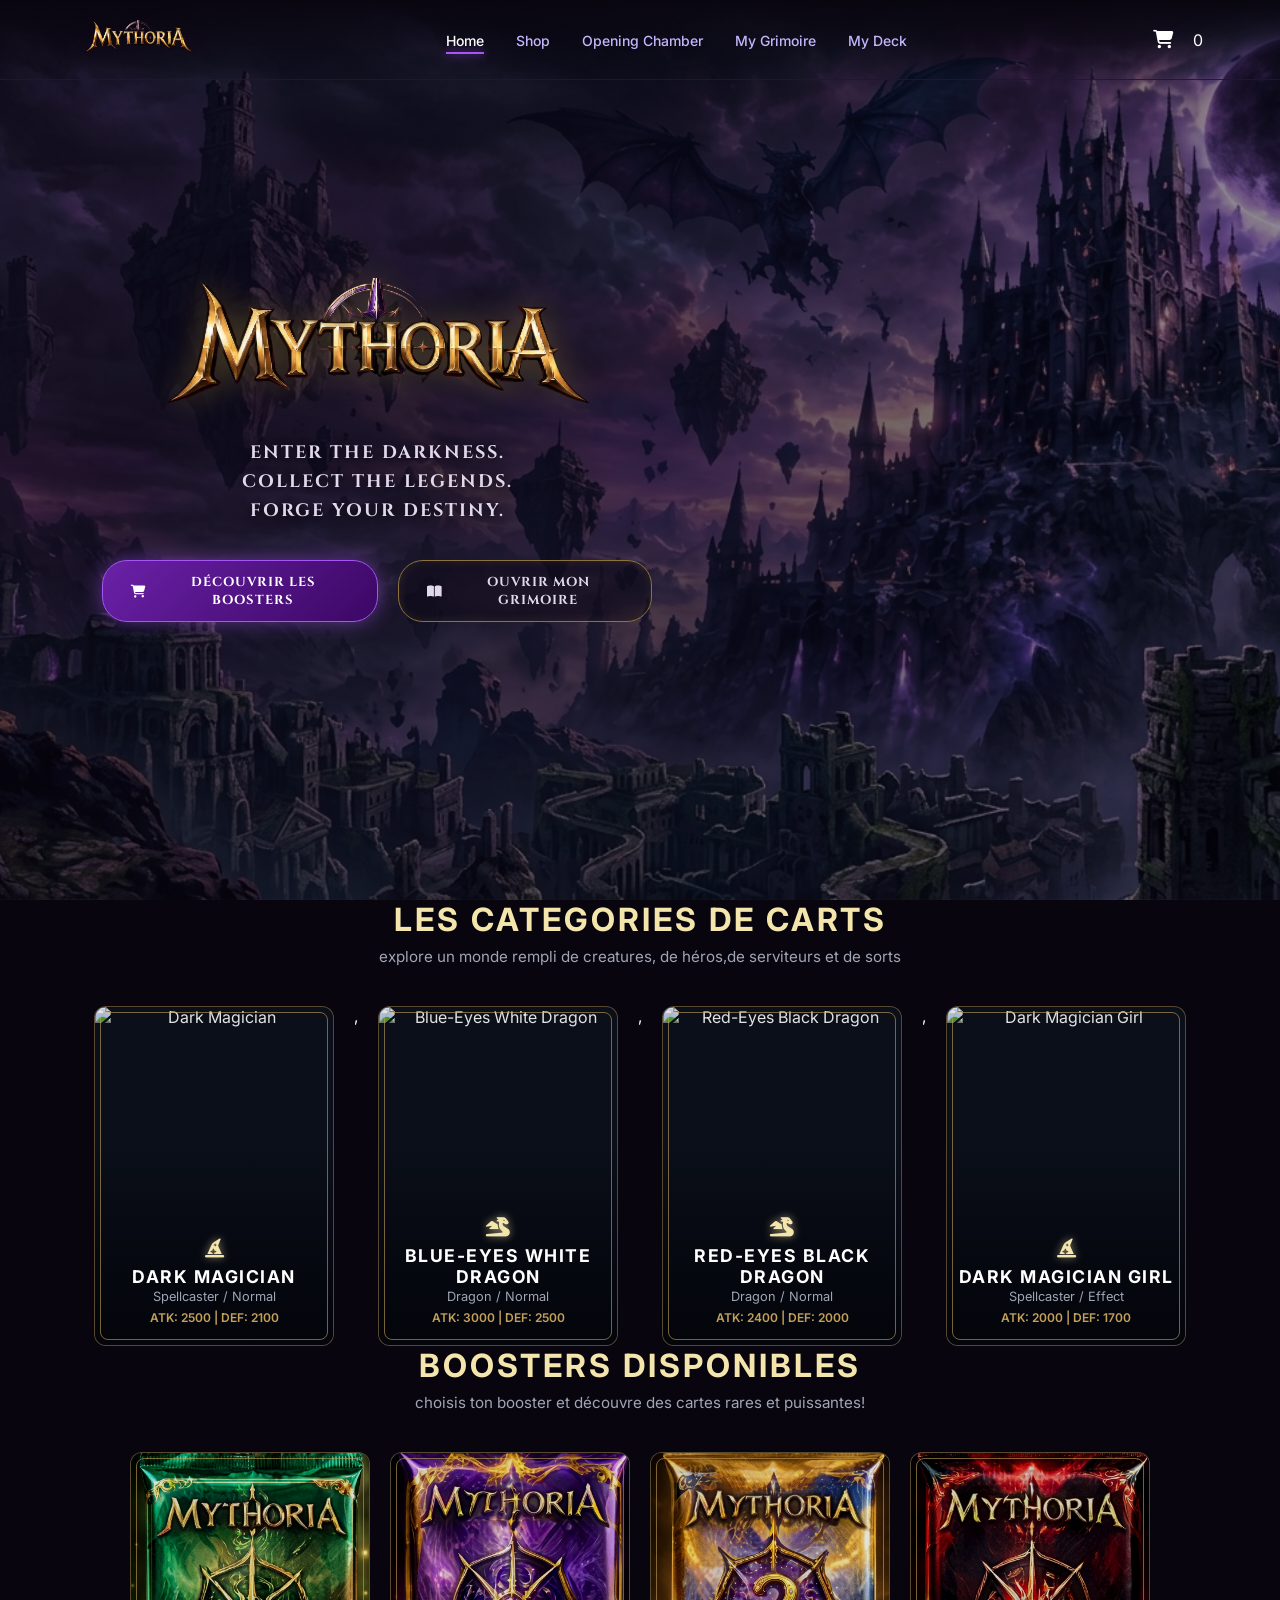
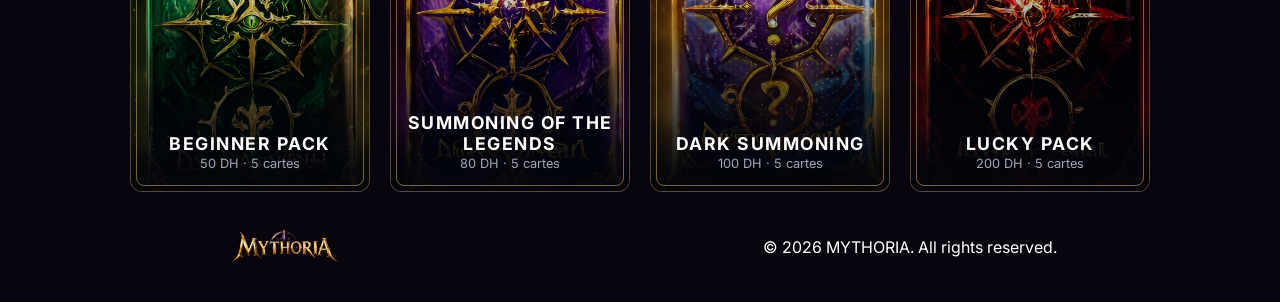
==== index.html @ 79190092 "add footer" ====
<!DOCTYPE html>
<html lang="fr">
<head>
    <meta charset="UTF-8">
    <meta name="viewport" content="width=device-width, initial-scale=1.0">
    <title>MYTHORIA</title>
    <link rel="stylesheet" href="https://cdnjs.cloudflare.com/ajax/libs/font-awesome/6.4.0/css/all.min.css">
    <link href="https://fonts.googleapis.com/css2?family=Cinzel:wght@600;700;800;900&family=Inter:wght@400;600&display=swap" rel="stylesheet">
    <link rel="stylesheet" href="style.css">
     <link href="https://unpkg.com/tailwindcss@1.9.6/dist/tailwind.min.css" rel="stylesheet">

</head>
<body>

    <header class="header">
        <a href="index.html" class="logo">
            <img src="logo-removebg-preview.png" alt="MYTHORIA Logo">
        </a>
        
        <nav class="navbar">
            <ul>
                <li><a href="index.html" class="active">Home</a></li>
                <li><a href="shop.html">Shop</a></li>
                <li><a href="opening.html">Opening Chamber</a></li>
                <li><a href="grimoire.html">My Grimoire</a></li>
                <li><a href="deck.html">My Deck</a></li>
            </ul>
        </nav>

        <div class="header-actions">
            <a href="#" class="icon-btn" aria-label="Panier"><i class="fa-solid fa-cart-shopping"></i></a><span>0</span>
        </div>
    </header>


    <section class="hero">
        <div class="hero-overlay"></div>
        
        <div class="hero-content">
            <img src="logo-removebg-preview.png" alt="MYTHORIA" class="hero-title-img">

            <p class="hero-subtitle">
                ENTER THE DARKNESS.<br>
                COLLECT THE LEGENDS.<br>
                FORGE YOUR DESTINY.
            </p>

            <div class="hero-buttons">
                <a href="shop.html" class="btn btn-purple">
                    <i class="fa-solid fa-cart-shopping"></i>
                    DÉCOUVRIR LES BOOSTERS
                </a>
                <a href="grimoire.html" class="btn btn-outline">
                    <i class="fa-solid fa-book-open"></i>
                    OUVRIR MON GRIMOIRE
                </a>
            </div>
        </div>
    </section>
    <section>
        <div class="container">
        <div class="categorie">
        <h1>les categories de carts</h1>
        <p>explore un monde rempli de creatures, de héros,de serviteurs et de sorts</p>
        </div>
        <div class="cards-grid" id="cards-container"></div>
  </div>
      </section>
    <section>
        <div class="container">
            <div class="categorie">
        <h1>BOOSTERS disponibles</h1>
        <p>choisis ton booster et découvre des cartes rares et puissantes!</p>
        </div>
        <div class="booster" id="booster-container" ></div>
  </div>
      </section>
      <footer>
        <div class="pied-bas">
            <img src="logo-removebg-preview.png" alt="MYTHORIA Logo" class="logo" >

      <p>&copy; 2026 MYTHORIA. All rights reserved.</p>
    </div>


      </footer>

    
<script src="script.js"></script>
</body>
</html>
---- style.css ----
:root {
    --bg-dark: #08050e;
    --purple-glow: #8e24aa;
    --purple-neon: #a855f7;
    --gold-border: #8c733e;
    --gold-glow: #d4af37;
    --font-title: 'Cinzel', serif;
    --font-body: 'Inter', sans-serif;
}

* {
    margin: 0;
    padding: 0;
    box-sizing: border-box;
}

body {
    background-color: var(--bg-dark);
    color: #ffffff;
    font-family: var(--font-body);
    overflow-x: hidden;
}

.header {
    position: absolute;
    top: 0;
    left: 0;
    width: 100%;
    display: flex;
    justify-content: space-between;
    align-items: center;
    padding: 20px 6%;
    z-index: 100;
    background: linear-gradient(to bottom, rgba(8, 5, 14, 0.9), transparent);
    border-bottom: 1px solid rgba(255, 255, 255, 0.08);
}

.header .logo img {
    height: 35px;
    width: auto;
}

.navbar ul {
    display: flex;
    list-style: none;
    gap: 32px;
}

.navbar a {
    text-decoration: none;
    color: #c4b5fd;
    font-size: 14px;
    font-weight: 500;
    position: relative;
    padding-bottom: 5px;
    transition: color 0.3s ease;
}

.navbar a:hover,
.navbar a.active {
    color: #ffffff;
}

.navbar a.active::after {
    content: '';
    position: absolute;
    bottom: 0;
    left: 0;
    width: 100%;
    height: 2px;
    background-color: var(--purple-neon);
    box-shadow: 0 0 10px var(--purple-neon);
}

.header-actions {
    display: flex;
    align-items: center;
    gap: 20px;
}

.header-actions .icon-btn {
    color: #ffffff;
    font-size: 18px;
    transition: color 0.3s;
}

.header-actions .icon-btn:hover {
    color: var(--purple-neon);
}

/* --- Hero Section --- */
.hero {
    position: relative;
    width: 100%;
    min-height: 100vh;
    background: url('Gemini_Generated_Image_a941dza941dza941.jpg') center/cover no-repeat;
    display: flex;
    align-items: center;
    padding: 0 8%;
}

.hero-overlay {
    position: absolute;
    top: 0;
    left: 0;
    width: 100%;
    height: 100%;
    background: radial-gradient(circle at 25% 50%, rgba(10, 5, 20, 0.75) 0%, rgba(5, 2, 10, 0.4) 100%);
    z-index: 1;
}

.hero-content {
    position: relative;
    z-index: 2;
    max-width: 550px;
    display: flex;
    flex-direction: column;
    align-items: center;
    text-align: center;
}

.hero-title-img {
    width: 100%;
    max-width: 480px;
    height: auto;
    margin-bottom: 25px;
    filter: drop-shadow(0 0 15px rgba(212, 175, 55, 0.3));
}

.hero-subtitle {
    font-family: var(--font-title);
    font-size: 18px;
    font-weight: 700;
    letter-spacing: 2px;
    line-height: 1.6;
    color: #e2d8ee;
    text-shadow: 0 2px 10px rgba(0, 0, 0, 0.8);
    margin-bottom: 35px;
}

.hero-buttons {
    display: flex;
    gap: 20px;
    justify-content: center;
}

.btn {
    display: inline-flex;
    align-items: center;
    gap: 10px;
    padding: 12px 28px;
    border-radius: 25px;
    font-family: var(--font-title);
    font-size: 13px;
    font-weight: 700;
    letter-spacing: 1px;
    text-decoration: none;
    transition: all 0.3s ease;
    cursor: pointer;
}

.btn-purple {
    background: linear-gradient(135deg, #6b21a8, #3b0764);
    color: #ffffff;
    border: 1px solid var(--purple-neon);
    box-shadow: 0 0 20px rgba(168, 85, 247, 0.5);
}

.btn-purple:hover {
    box-shadow: 0 0 30px rgba(168, 85, 247, 0.8);
    transform: translateY(-2px);
}

.btn-outline {
    background: rgba(15, 10, 25, 0.6);
    color: #e2d8ee;
    border: 1px solid var(--gold-border);
    box-shadow: inset 0 0 10px rgba(140, 115, 62, 0.2);
}

.btn-outline:hover {
    border-color: var(--gold-glow);
    color: #ffffff;
    box-shadow: 0 0 15px rgba(212, 175, 55, 0.4);
    transform: translateY(-2px);
}

.container {
  max-width: 1200px;
  width: 100%;
  text-align: center;
  margin: 0 auto;
}

.categorie h1 {
  font-size: 2rem;
  letter-spacing: 3px;
  color: #f3e5ab;
  text-transform: uppercase;
  font-weight: 700;
  position: relative;
  display: inline-block;
  margin-bottom: 8px;
}

.categorie p {
  color: #a0a5b5;
  font-size: 0.95rem;
  margin-bottom: 40px;
}

.cards-grid {
  display: flex;
  justify-content: center;
  gap: 20px;
  flex-wrap: wrap;
}


.card-item {
  position: relative;
  width: 240px;
  height: 340px;
  border-radius: 12px;
  overflow: hidden;
  background-color: #0b0f19;
  cursor: pointer;
  transition: transform 0.3s ease, box-shadow 0.3s ease;
  border: 1px solid rgba(197, 160, 89, 0.4);
}


.card-item::before {
  content: '';
  position: absolute;
  inset: 5px;
  border: 1px solid rgba(197, 160, 89, 0.6);
  border-radius: 8px;
  pointer-events: none;
  z-index: 3;
}

.card-item:hover {
  transform: translateY(-8px);
  box-shadow: 0 10px 25px rgba(0, 0, 0, 0.8), 0 0 15px rgba(197, 160, 89, 0.3);
}


.card-image {
  width: 100%;
  height: 100%;
  object-fit: cover;
  position: absolute;
  top: 0;
  left: 0;
  filter: brightness(0.85) contrast(1.1);
  transition: transform 0.4s ease, filter 0.4s ease;
}

.card-item:hover .card-image {
  transform: scale(1.05);
  filter: brightness(1) contrast(1.1);
}

.card-overlay {
  position: absolute;
  bottom: 0;
  left: 0;
  right: 0;
  height: 60%;
  background: linear-gradient(to top, rgba(3, 5, 11, 0.95) 10%, rgba(3, 5, 11, 0.6) 50%, transparent 100%);
  z-index: 2;
  display: flex;
  flex-direction: column;
  justify-content: flex-end;
  align-items: center;
  padding: 15px 10px 20px;
  text-align: center;
}

.card-icon {
  font-size: 1.2rem;
  color: #f3e5ab;
  margin-bottom: 6px;
  text-shadow: 0 0 8px rgba(243, 229, 171, 0.6);
}

.card-title {
  font-size: 1.1rem;
  font-weight: 700;
  letter-spacing: 1.5px;
  color: #ffffff;
  text-transform: uppercase;
  margin-bottom: 2px;
}

.card-subtitle {
  font-size: 0.8rem;
  color: #a0a5b5;
}

.card-stats {
  margin-top: 6px;
  font-size: 0.75rem;
  color: #c5a059;
  font-weight: 600;
}


.booster {
  display: flex;
  justify-content: center;
  gap: 20px;
  flex-wrap: wrap;
}

.pied-bas{
    margin: 15px;
    height: 80px;
    display: flex;
    justify-content: space-around;
    align-items: center;

}
.pied-bas img{
    height: 35px;
    width: auto;
}
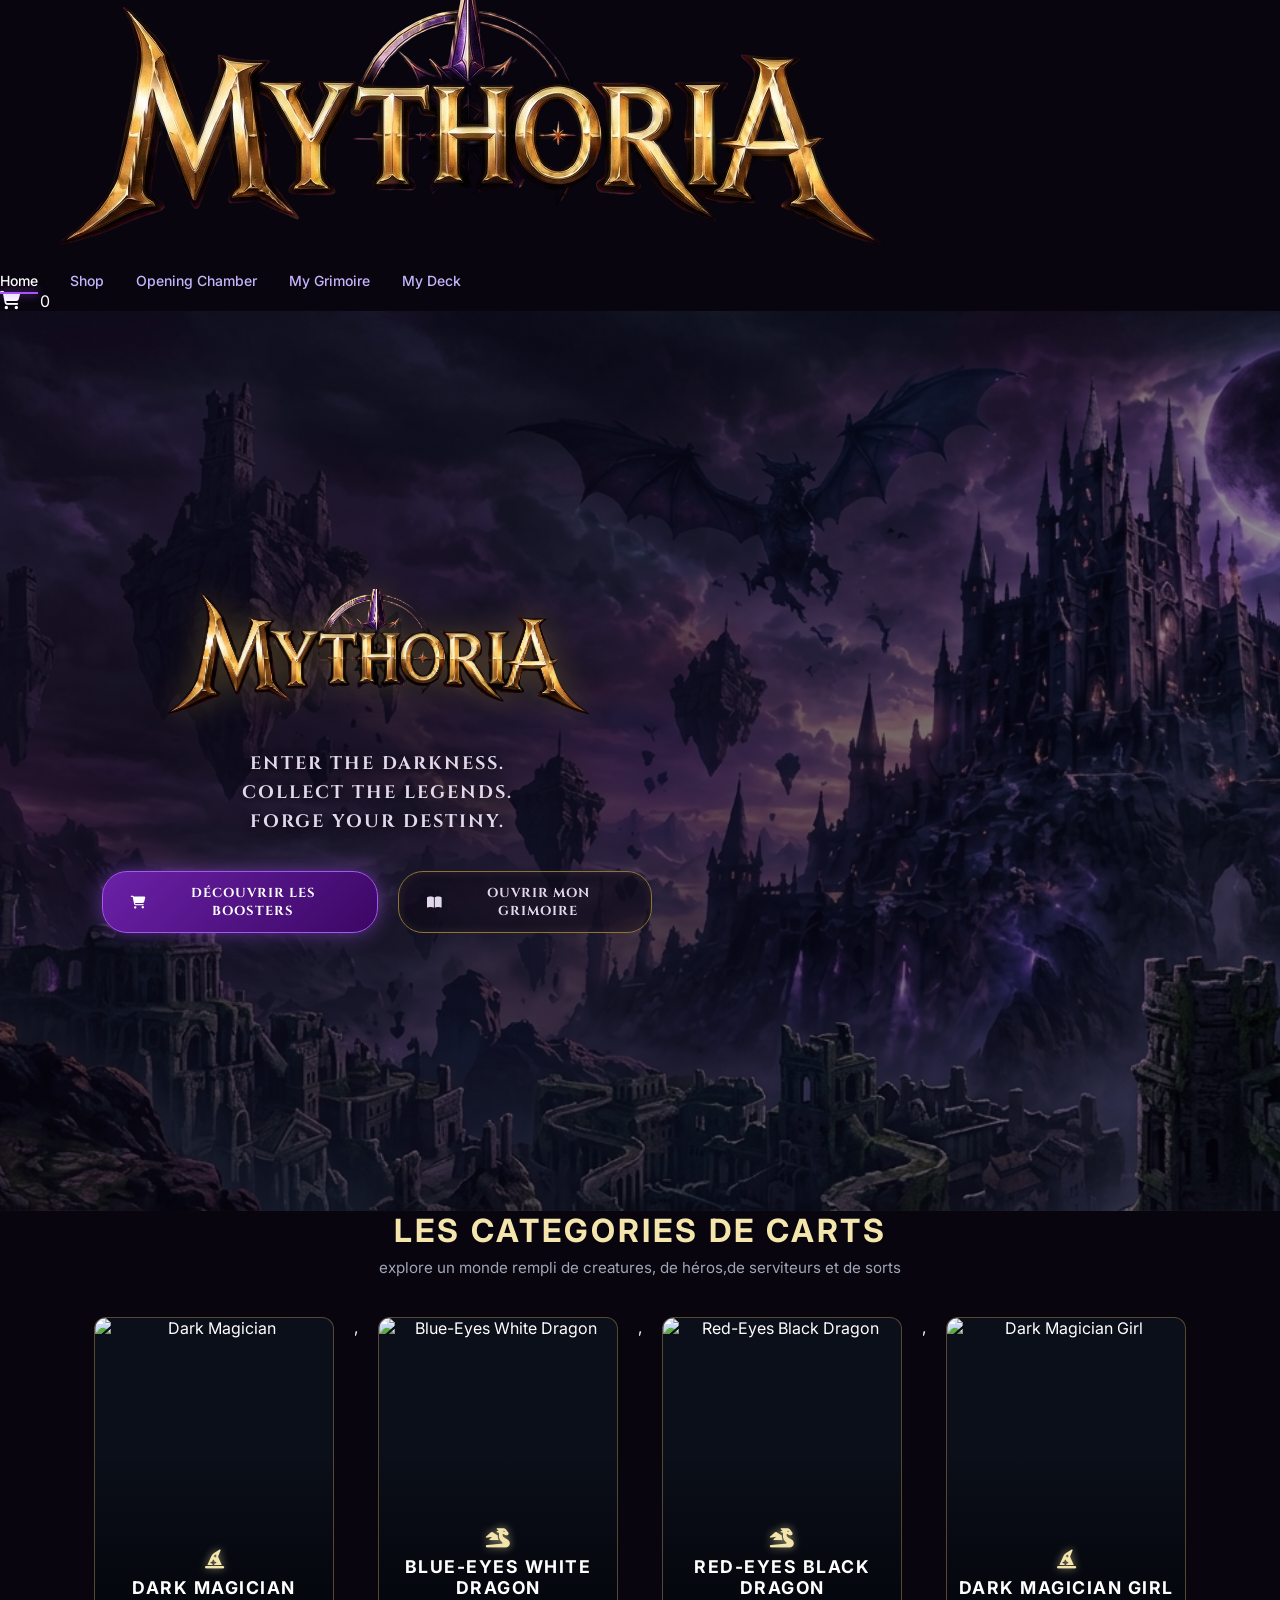
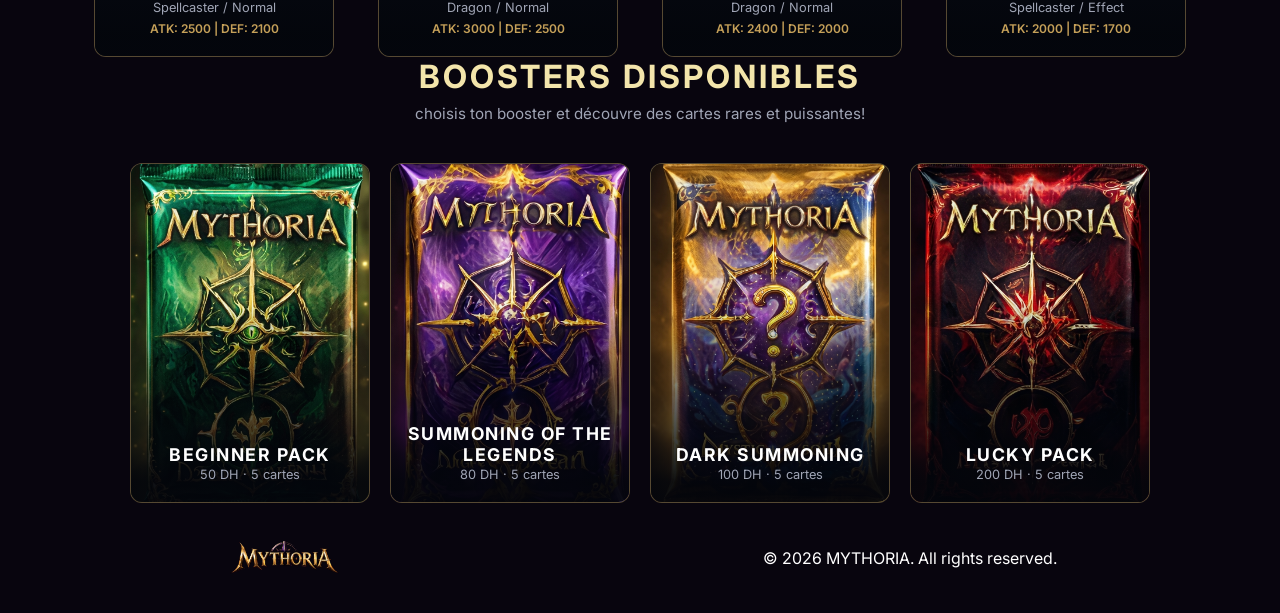
==== commit c443668e: "feat: add boosters to shop page" ====
--- a/index.html
+++ b/index.html
@@ -6,19 +6,18 @@
     <title>MYTHORIA</title>
     <link rel="stylesheet" href="https://cdnjs.cloudflare.com/ajax/libs/font-awesome/6.4.0/css/all.min.css">
     <link href="https://fonts.googleapis.com/css2?family=Cinzel:wght@600;700;800;900&family=Inter:wght@400;600&display=swap" rel="stylesheet">
-    <link rel="stylesheet" href="style.css">
-     <link href="https://unpkg.com/tailwindcss@1.9.6/dist/tailwind.min.css" rel="stylesheet">
+      <script src="https://cdn.tailwindcss.com"></script>
+      <link rel="stylesheet" href="style.css">
 
 </head>
-<body>
-
-    <header class="header">
+<body class="bg-black text-white font-['Inter',sans-serif] overflow-x-hidden">
+<header class="absolute top-0 left-0 w-full flex justify-between items-center px-[6%] py-5 z-[100] bg-gradient-to-b from-[rgba(8,5,14,0.9)] to-transparent border-b border-white/[0.08]">
         <a href="index.html" class="logo">
-            <img src="logo-removebg-preview.png" alt="MYTHORIA Logo">
+            <img src="logo-removebg-preview.png" alt="MYTHORIA Logo" class="h-[35px] w-auto">
         </a>
         
         <nav class="navbar">
-            <ul>
+            <ul class="list-none flex gap-[35px]">
                 <li><a href="index.html" class="active">Home</a></li>
                 <li><a href="shop.html">Shop</a></li>
                 <li><a href="opening.html">Opening Chamber</a></li>
@@ -83,7 +82,7 @@
     </div>
 
 
-      </footer>
+     </footer>
 
     
 <script src="script.js"></script>
--- a/style.css
+++ b/style.css
@@ -234,7 +234,6 @@
   content: '';
   position: absolute;
   inset: 5px;
-  border: 1px solid rgba(197, 160, 89, 0.6);
   border-radius: 8px;
   pointer-events: none;
   z-index: 3;
@@ -253,8 +252,6 @@
   position: absolute;
   top: 0;
   left: 0;
-  filter: brightness(0.85) contrast(1.1);
-  transition: transform 0.4s ease, filter 0.4s ease;
 }
 
 .card-item:hover .card-image {
@@ -314,6 +311,13 @@
   flex-wrap: wrap;
 }
 
+.booster1 {
+  display: flex;
+  justify-content: center;
+  gap: 20px;
+  flex-wrap: wrap;
+}
+
 .pied-bas{
     margin: 15px;
     height: 80px;
@@ -325,4 +329,17 @@
 .pied-bas img{
     height: 35px;
     width: auto;
+}
+
+.shop {
+  position: relative;
+  display: block;
+  justify-content: center;
+  align-items: center;
+  width: 100%;
+  margin-top: 100px;
+}
+
+.shop-categorie {
+  text-align: center;
 }
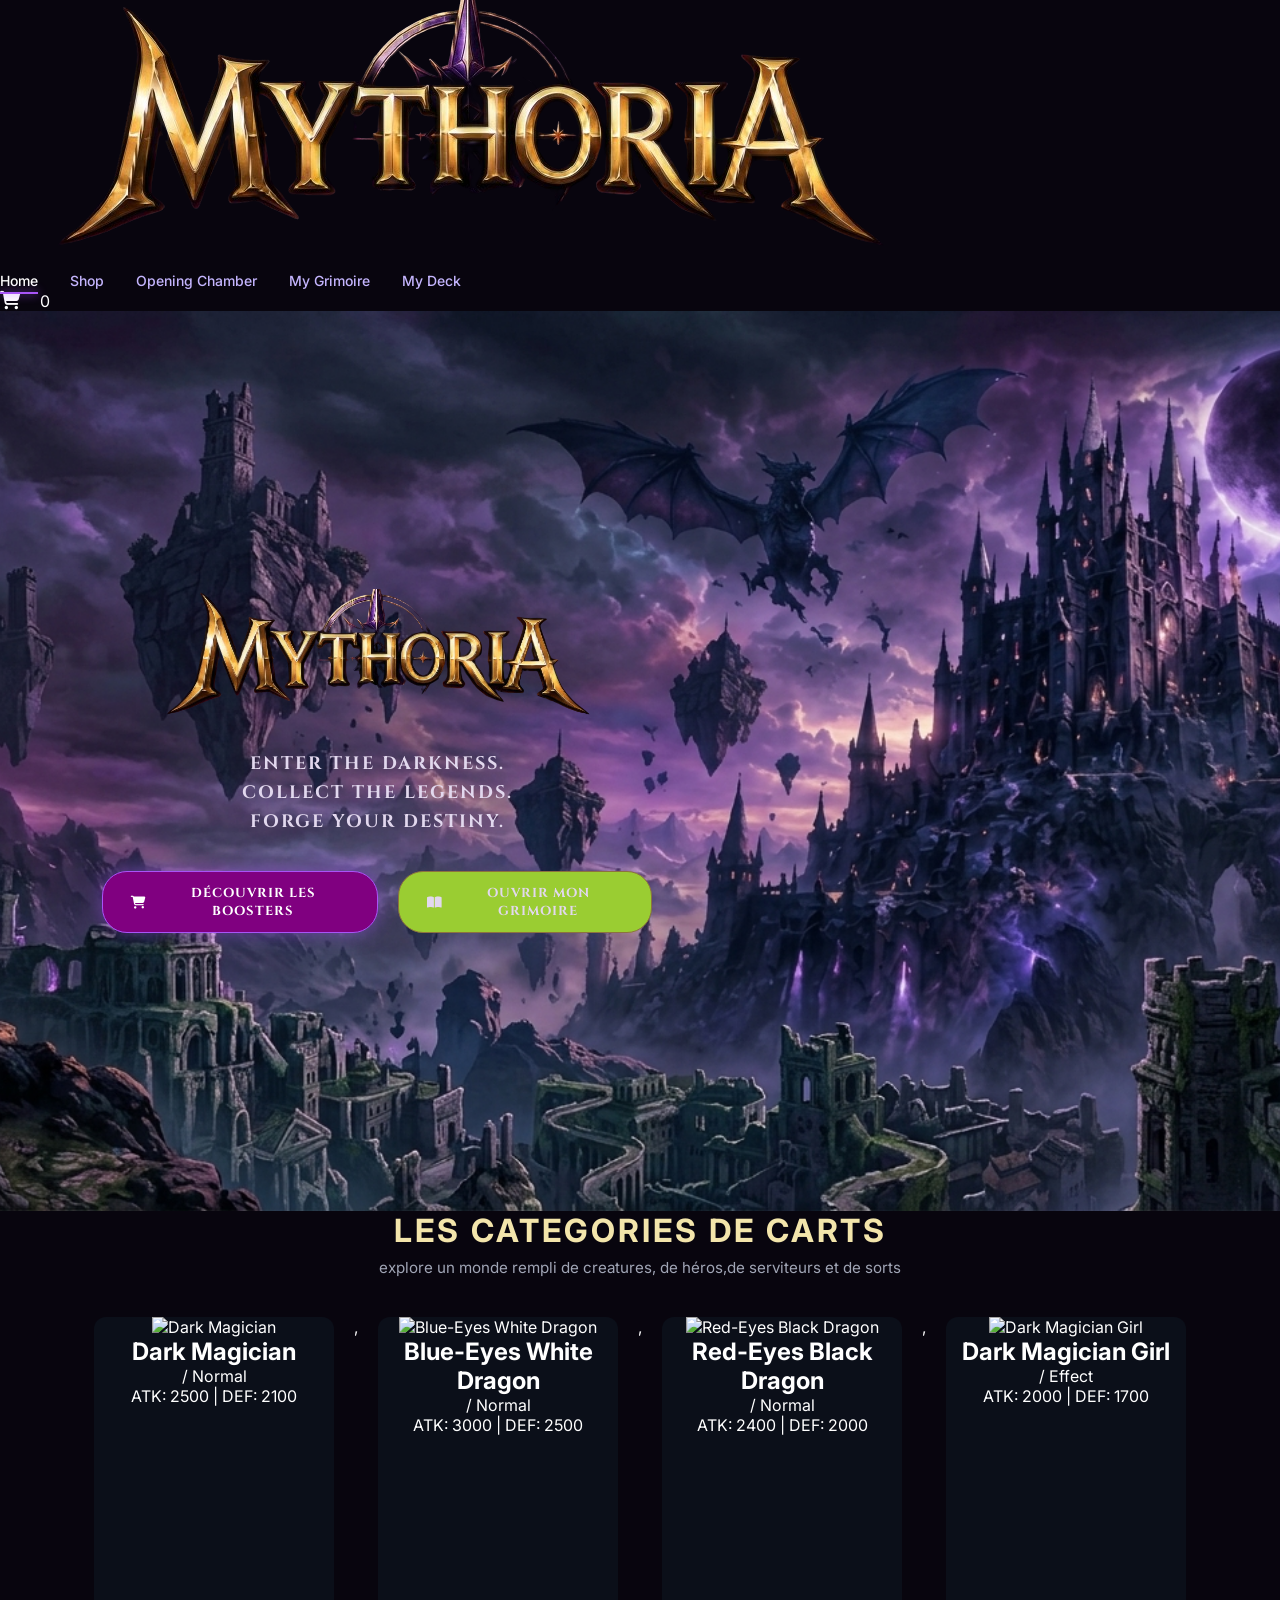
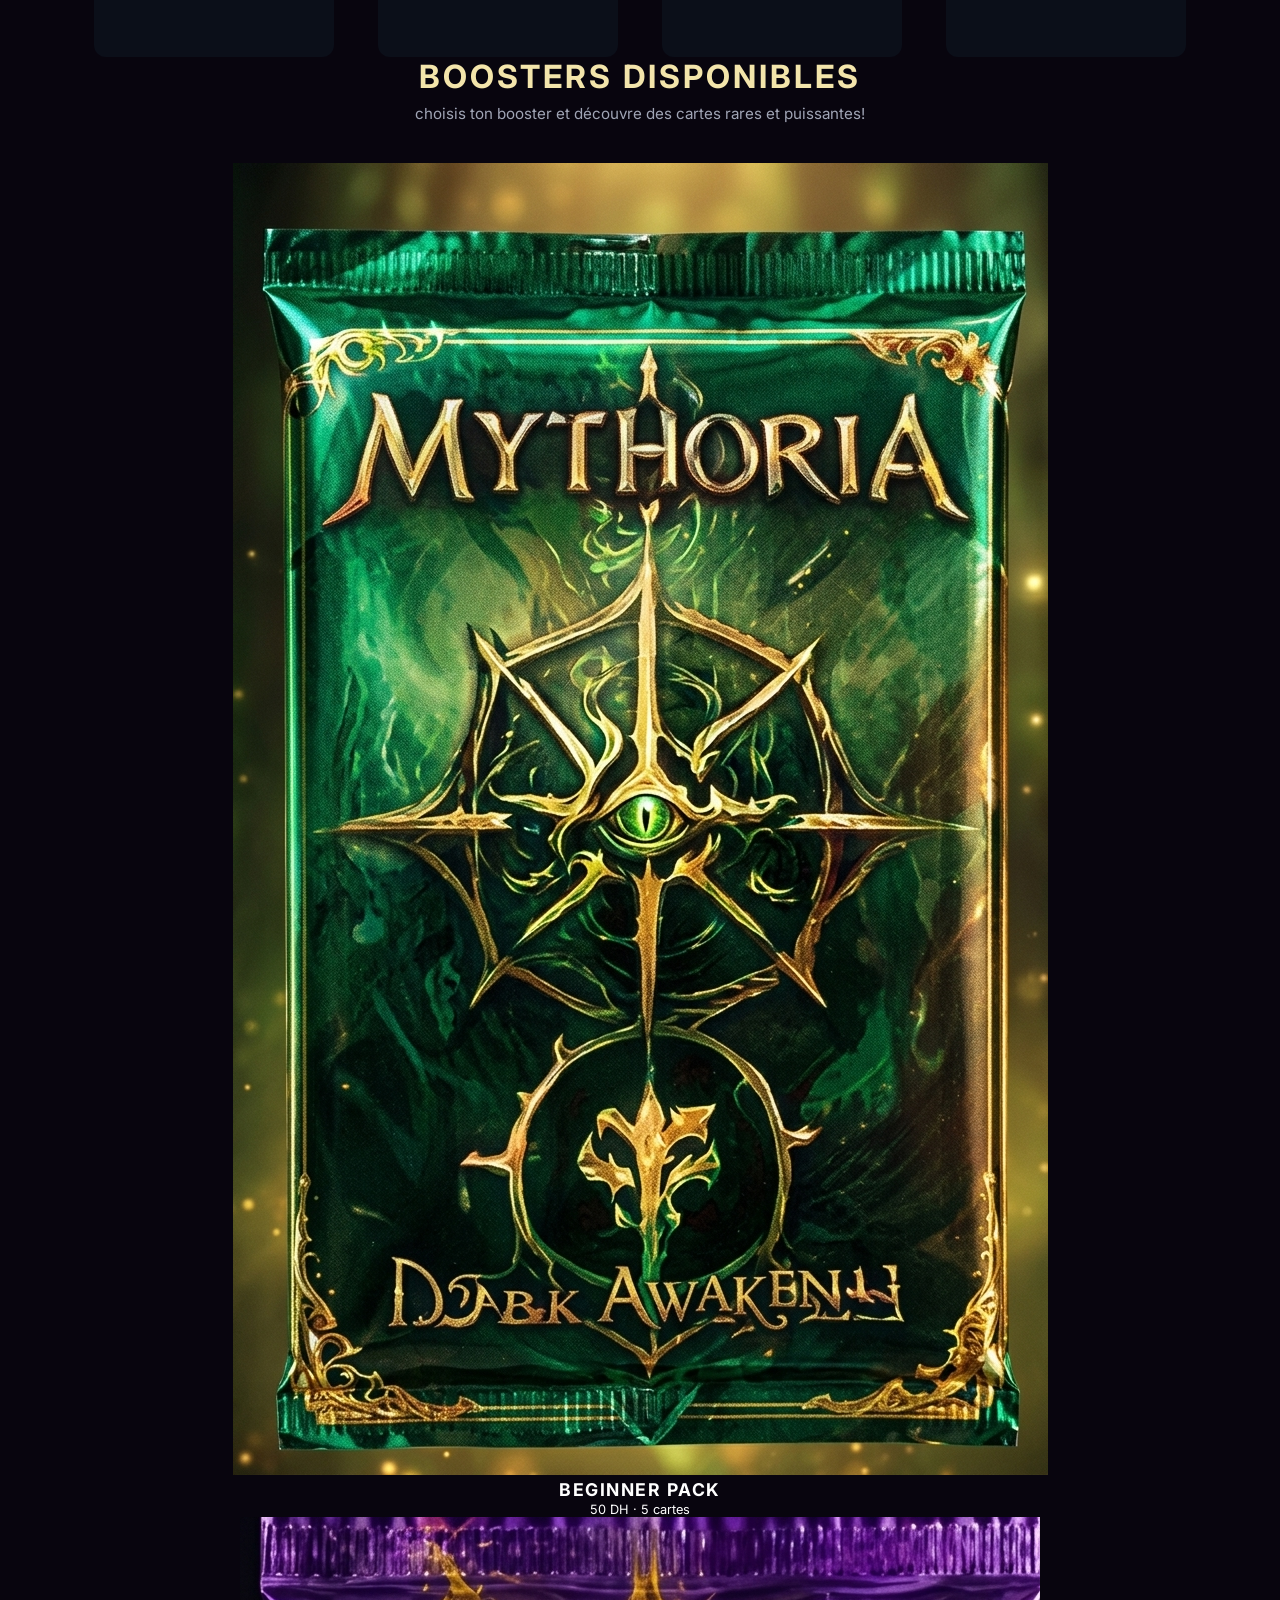
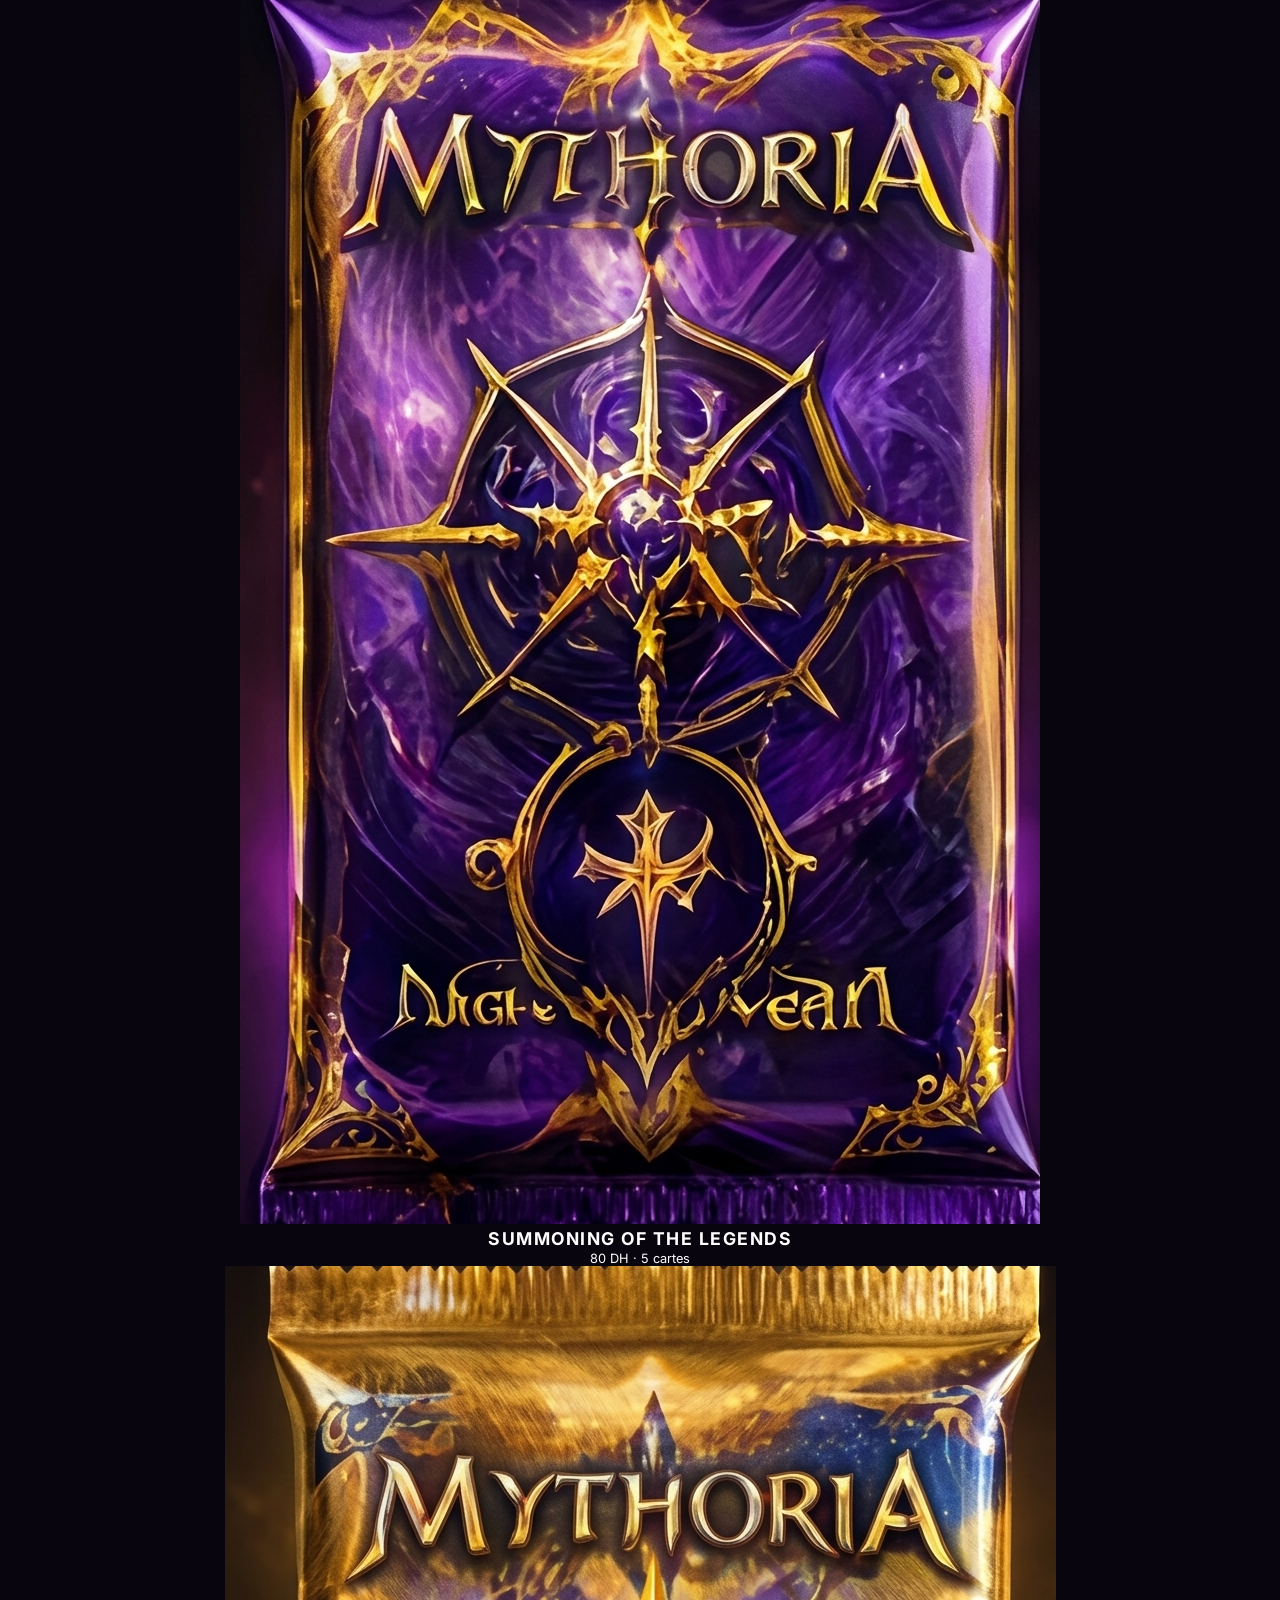
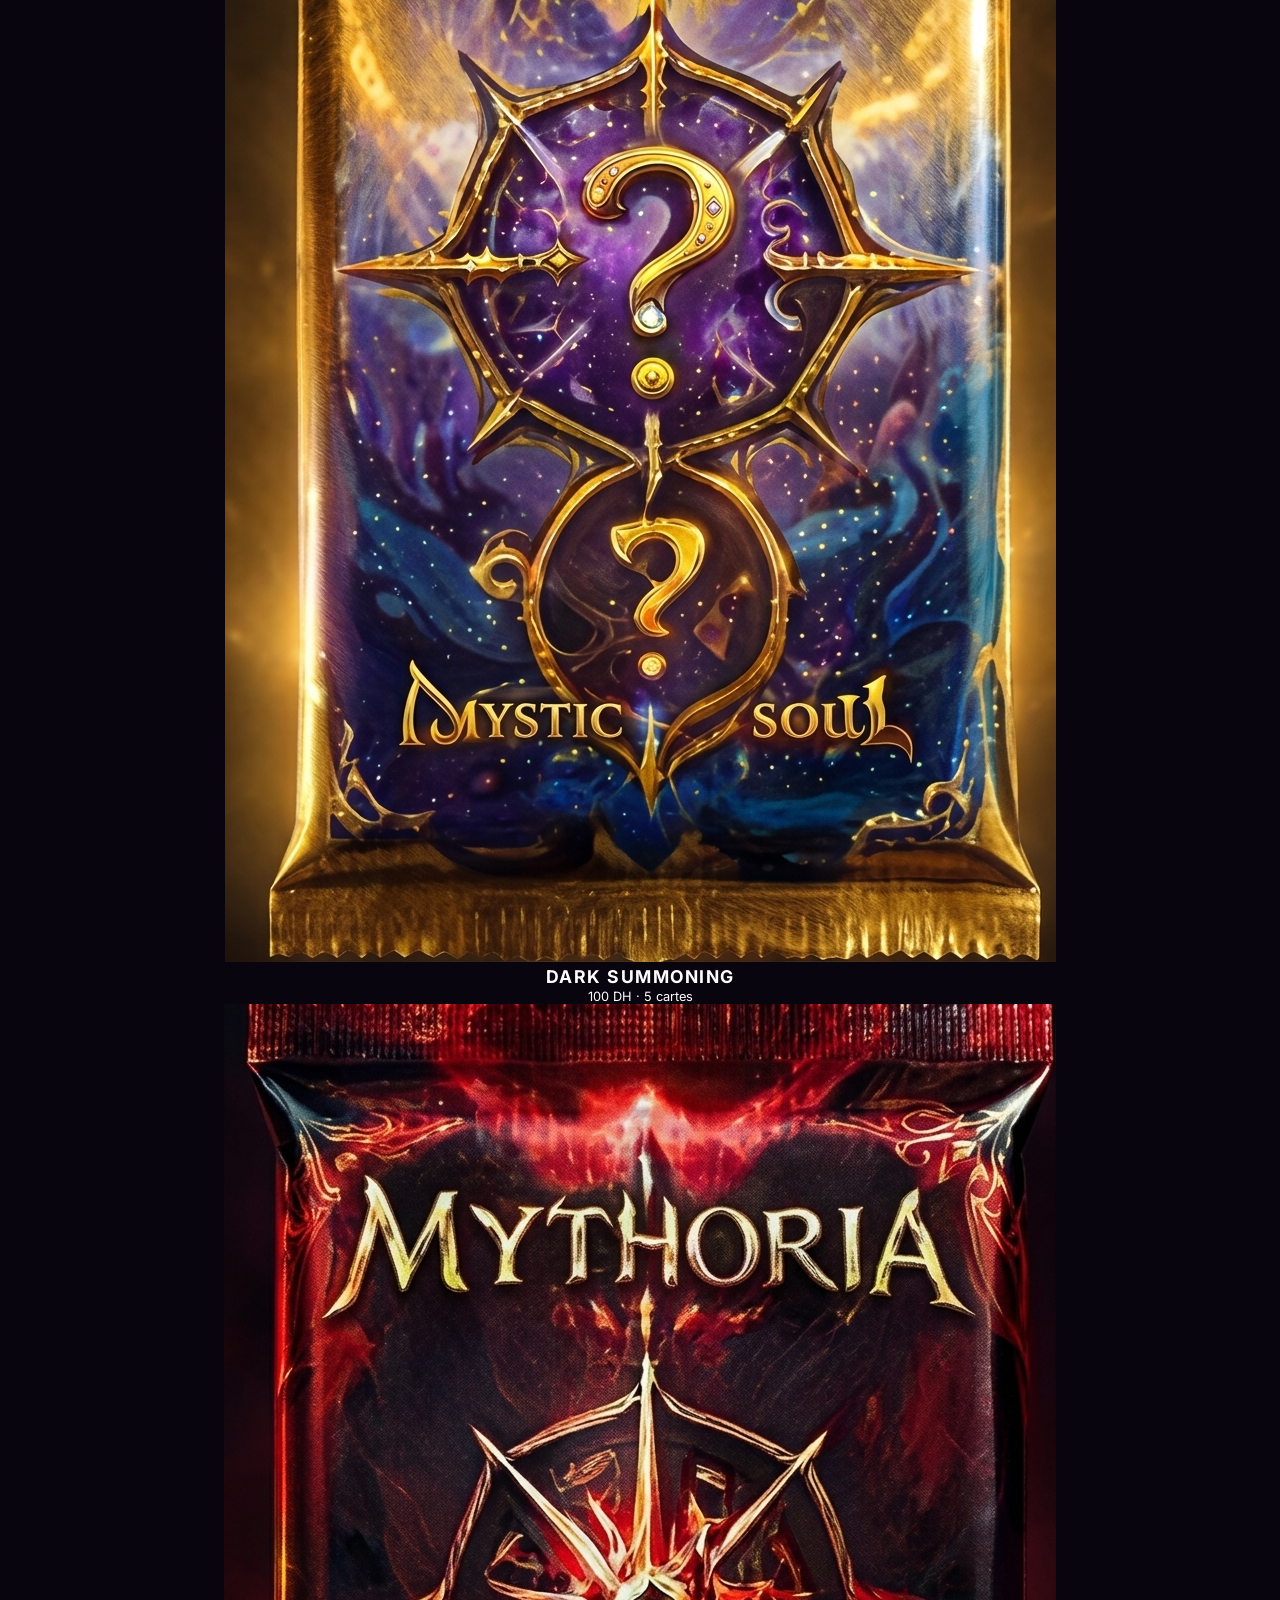
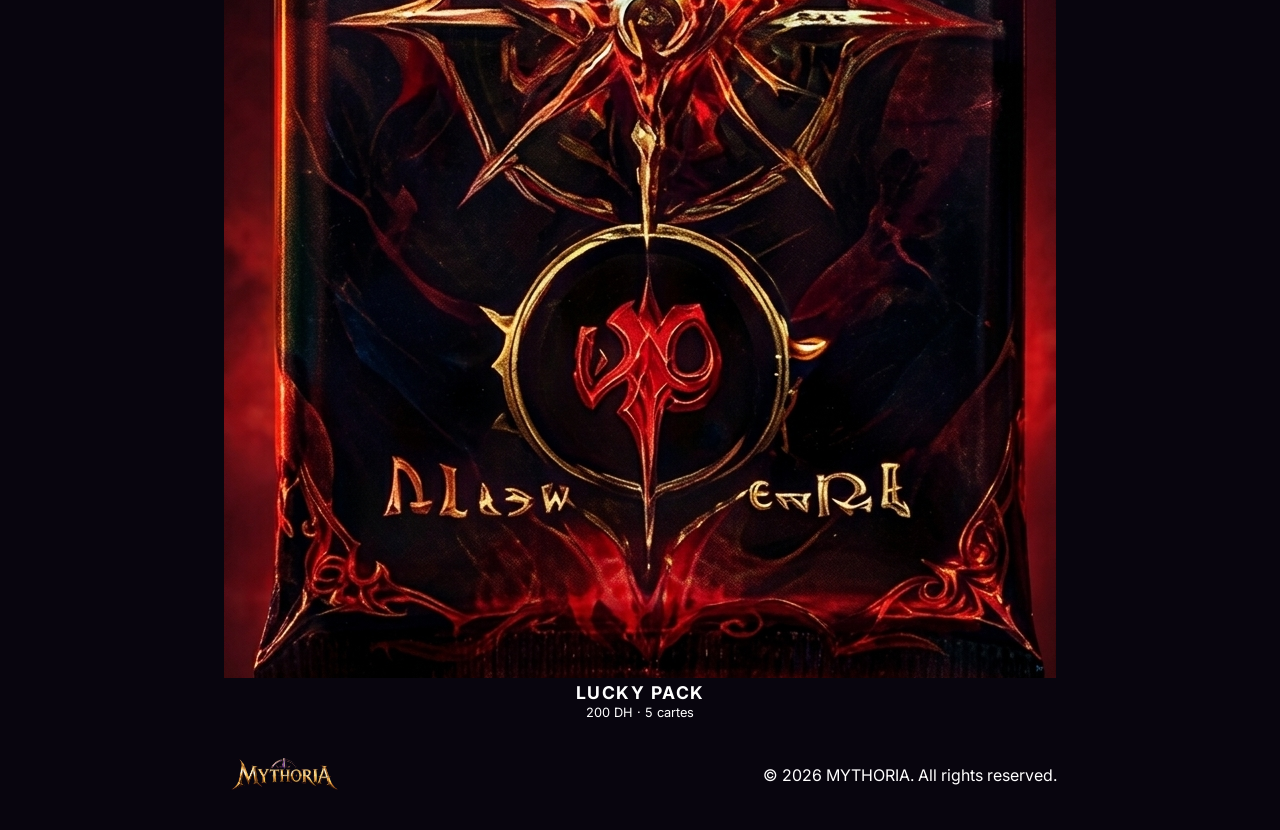
==== commit ebec94bd: "js:add delate function" ====
--- a/index.html
+++ b/index.html
@@ -56,7 +56,7 @@
             </div>
         </div>
     </section>
-    <section>
+    <section class="mb-20" >
         <div class="container">
         <div class="categorie">
         <h1>les categories de carts</h1>
@@ -65,17 +65,17 @@
         <div class="cards-grid" id="cards-container"></div>
   </div>
       </section>
-    <section>
-        <div class="container">
+    <section mt-17>
+        <div class="container m-[25px]">
             <div class="categorie">
         <h1>BOOSTERS disponibles</h1>
         <p>choisis ton booster et découvre des cartes rares et puissantes!</p>
         </div>
-        <div class="booster" id="booster-container" ></div>
+        <div class=" flex justify-center gap-4 " id="booster-container" ></div>
   </div>
       </section>
       <footer>
-        <div class="pied-bas">
+        <div class="pied-bas mb-20 p-20">
             <img src="logo-removebg-preview.png" alt="MYTHORIA Logo" class="logo" >
 
       <p>&copy; 2026 MYTHORIA. All rights reserved.</p>
--- a/style.css
+++ b/style.css
@@ -31,8 +31,6 @@
     align-items: center;
     padding: 20px 6%;
     z-index: 100;
-    background: linear-gradient(to bottom, rgba(8, 5, 14, 0.9), transparent);
-    border-bottom: 1px solid rgba(255, 255, 255, 0.08);
 }
 
 .header .logo img {
@@ -88,7 +86,7 @@
     color: var(--purple-neon);
 }
 
-/* --- Hero Section --- */
+
 .hero {
     position: relative;
     width: 100%;
@@ -105,7 +103,6 @@
     left: 0;
     width: 100%;
     height: 100%;
-    background: radial-gradient(circle at 25% 50%, rgba(10, 5, 20, 0.75) 0%, rgba(5, 2, 10, 0.4) 100%);
     z-index: 1;
 }
 
@@ -124,7 +121,6 @@
     max-width: 480px;
     height: auto;
     margin-bottom: 25px;
-    filter: drop-shadow(0 0 15px rgba(212, 175, 55, 0.3));
 }
 
 .hero-subtitle {
@@ -134,7 +130,6 @@
     letter-spacing: 2px;
     line-height: 1.6;
     color: #e2d8ee;
-    text-shadow: 0 2px 10px rgba(0, 0, 0, 0.8);
     margin-bottom: 35px;
 }
 
@@ -160,10 +155,10 @@
 }
 
 .btn-purple {
-    background: linear-gradient(135deg, #6b21a8, #3b0764);
     color: #ffffff;
     border: 1px solid var(--purple-neon);
     box-shadow: 0 0 20px rgba(168, 85, 247, 0.5);
+    background-color:purple;
 }
 
 .btn-purple:hover {
@@ -172,20 +167,18 @@
 }
 
 .btn-outline {
-    background: rgba(15, 10, 25, 0.6);
     color: #e2d8ee;
     border: 1px solid var(--gold-border);
-    box-shadow: inset 0 0 10px rgba(140, 115, 62, 0.2);
+    background-color:yellowgreen ;
 }
 
 .btn-outline:hover {
     border-color: var(--gold-glow);
     color: #ffffff;
-    box-shadow: 0 0 15px rgba(212, 175, 55, 0.4);
     transform: translateY(-2px);
 }
 
-.container {
+ .container {
   max-width: 1200px;
   width: 100%;
   text-align: center;
@@ -198,11 +191,23 @@
   color: #f3e5ab;
   text-transform: uppercase;
   font-weight: 700;
-  position: relative;
-  display: inline-block;
+  
   margin-bottom: 8px;
 }
 
+.shop-categorie h1{
+  font-size: 2rem;
+  letter-spacing: 3px;
+  color: #f3e5ab;
+  text-transform: uppercase;
+  font-weight: 700;
+  margin-bottom: 8px;
+}
+.shop-categorie p{
+  color: #a0a5b5;
+  font-size: 0.95rem;
+  margin-bottom: 40px;
+}
 .categorie p {
   color: #a0a5b5;
   font-size: 0.95rem;
@@ -218,30 +223,27 @@
 
 
 .card-item {
-  position: relative;
+  
   width: 240px;
   height: 340px;
   border-radius: 12px;
-  overflow: hidden;
   background-color: #0b0f19;
   cursor: pointer;
-  transition: transform 0.3s ease, box-shadow 0.3s ease;
-  border: 1px solid rgba(197, 160, 89, 0.4);
-}
-
-
-.card-item::before {
+}
+
+
+
+ .card-item::before {
   content: '';
   position: absolute;
   inset: 5px;
   border-radius: 8px;
   pointer-events: none;
   z-index: 3;
-}
+} 
 
 .card-item:hover {
   transform: translateY(-8px);
-  box-shadow: 0 10px 25px rgba(0, 0, 0, 0.8), 0 0 15px rgba(197, 160, 89, 0.3);
 }
 
 
@@ -254,10 +256,7 @@
   left: 0;
 }
 
-.card-item:hover .card-image {
-  transform: scale(1.05);
-  filter: brightness(1) contrast(1.1);
-}
+
 
 .card-overlay {
   position: absolute;
@@ -265,7 +264,6 @@
   left: 0;
   right: 0;
   height: 60%;
-  background: linear-gradient(to top, rgba(3, 5, 11, 0.95) 10%, rgba(3, 5, 11, 0.6) 50%, transparent 100%);
   z-index: 2;
   display: flex;
   flex-direction: column;
@@ -279,21 +277,20 @@
   font-size: 1.2rem;
   color: #f3e5ab;
   margin-bottom: 6px;
-  text-shadow: 0 0 8px rgba(243, 229, 171, 0.6);
 }
 
 .card-title {
   font-size: 1.1rem;
   font-weight: 700;
   letter-spacing: 1.5px;
-  color: #ffffff;
+  color: white;
   text-transform: uppercase;
   margin-bottom: 2px;
 }
 
 .card-subtitle {
   font-size: 0.8rem;
-  color: #a0a5b5;
+  color:white;
 }
 
 .card-stats {
@@ -311,12 +308,7 @@
   flex-wrap: wrap;
 }
 
-.booster1 {
-  display: flex;
-  justify-content: center;
-  gap: 20px;
-  flex-wrap: wrap;
-}
+
 
 .pied-bas{
     margin: 15px;
@@ -342,4 +334,13 @@
 
 .shop-categorie {
   text-align: center;
-}+}
+
+#count{
+  padding-left: 9px;
+  padding-right: 9px;
+  -webkit-border-radius: 9px;
+  -moz-border-radius: 9px;
+  border-radius: 9px;
+}
+ 
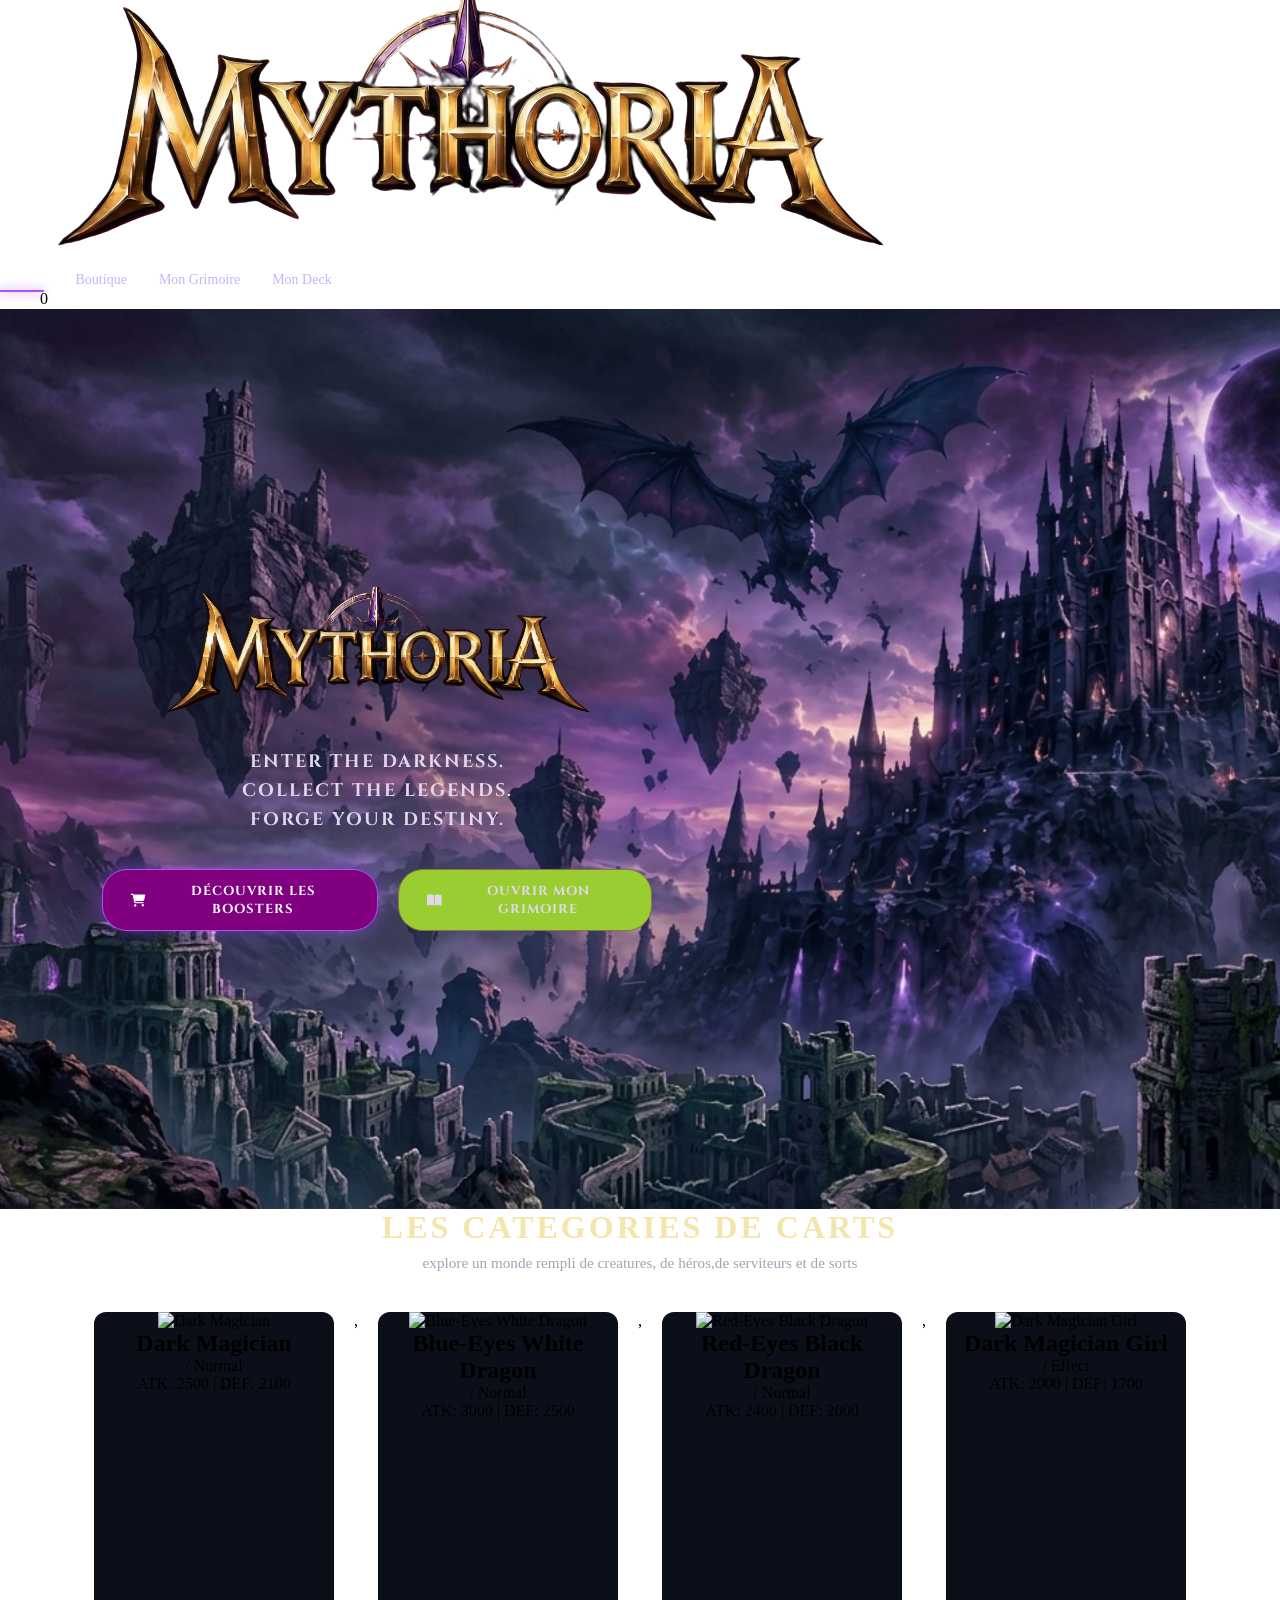
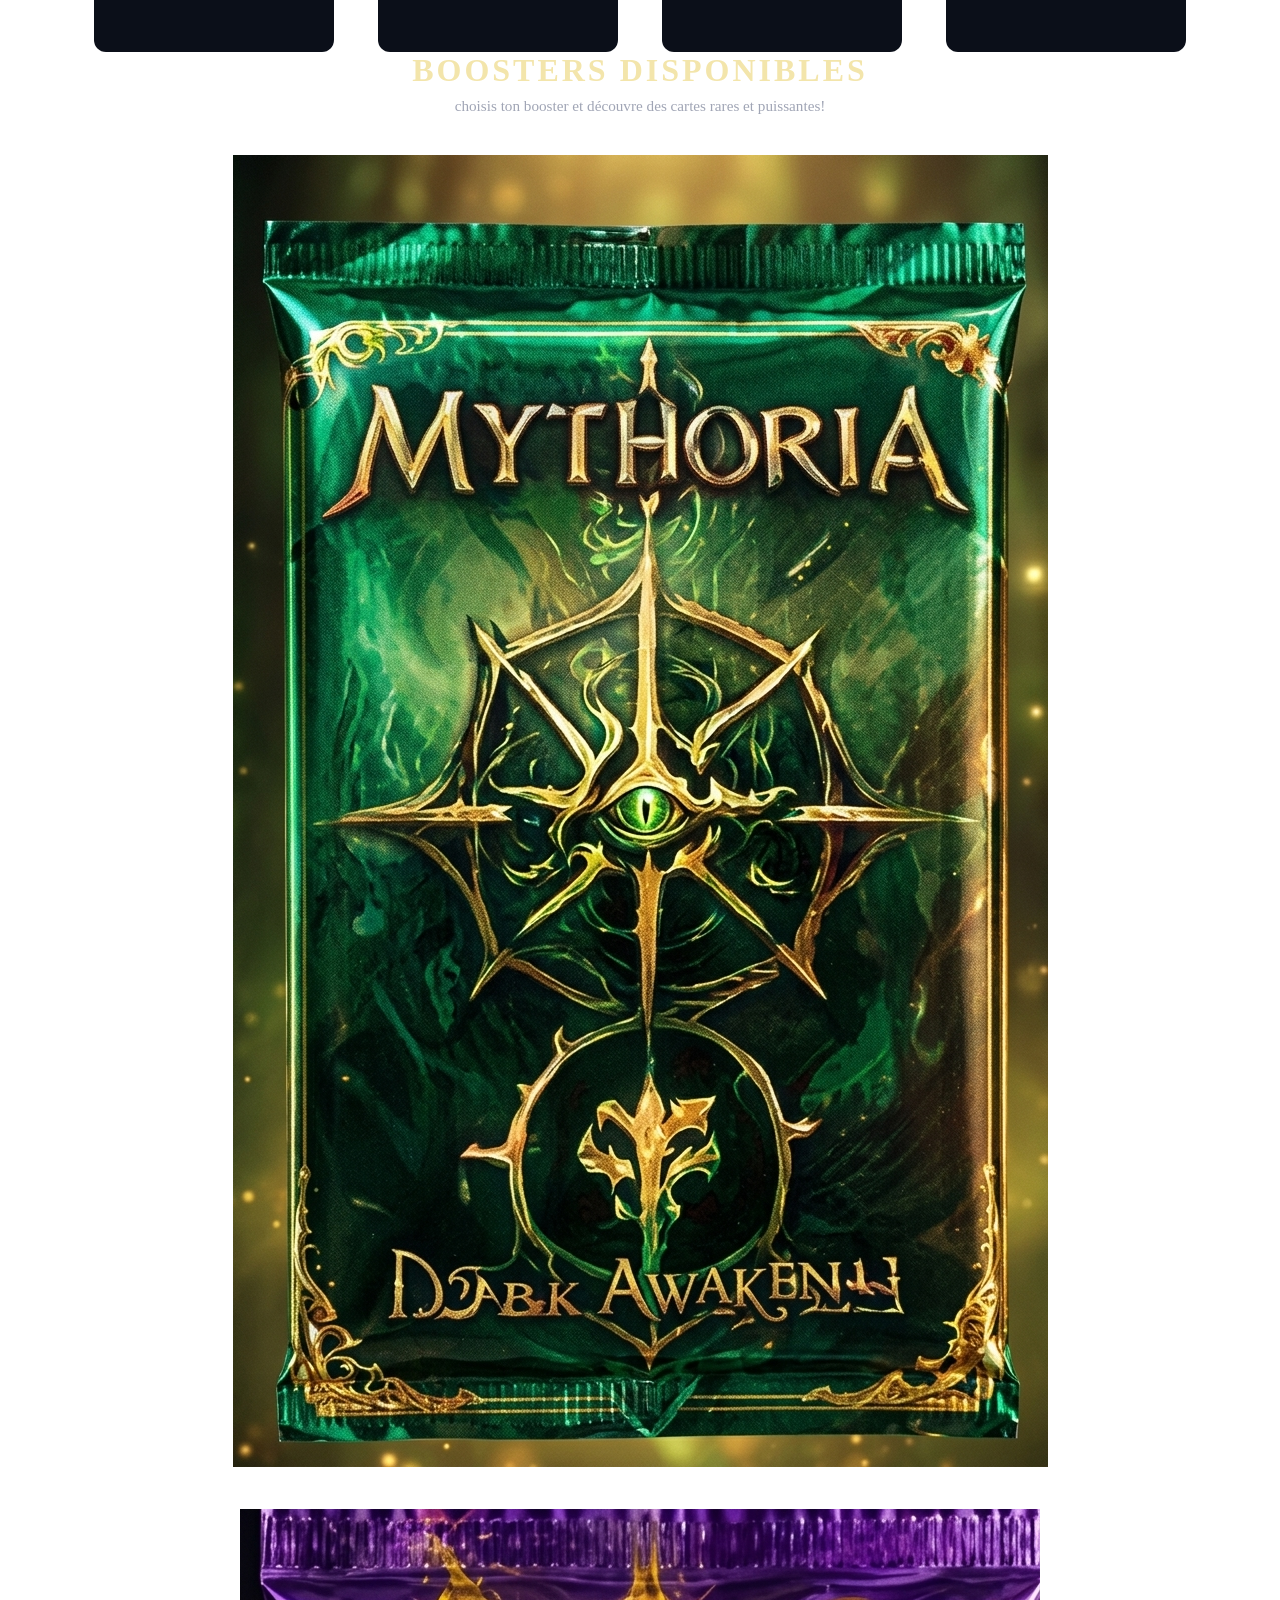
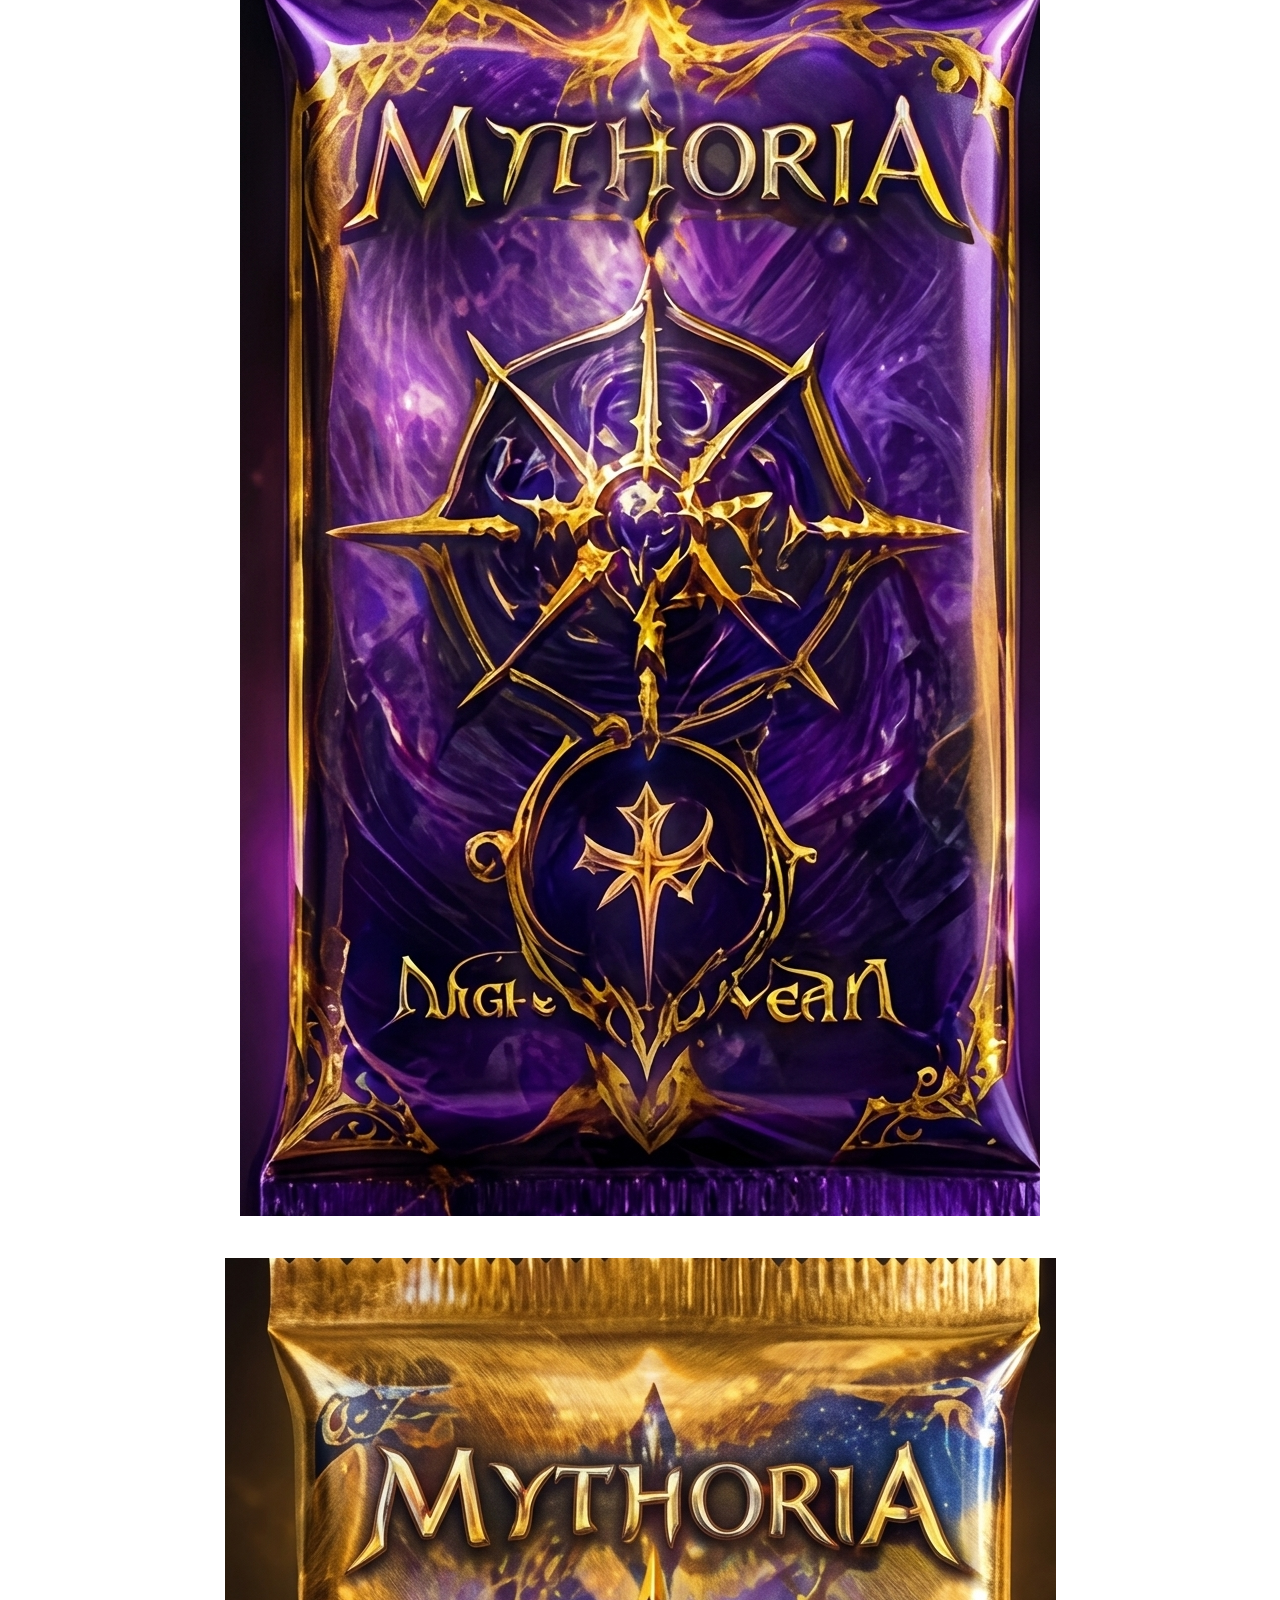
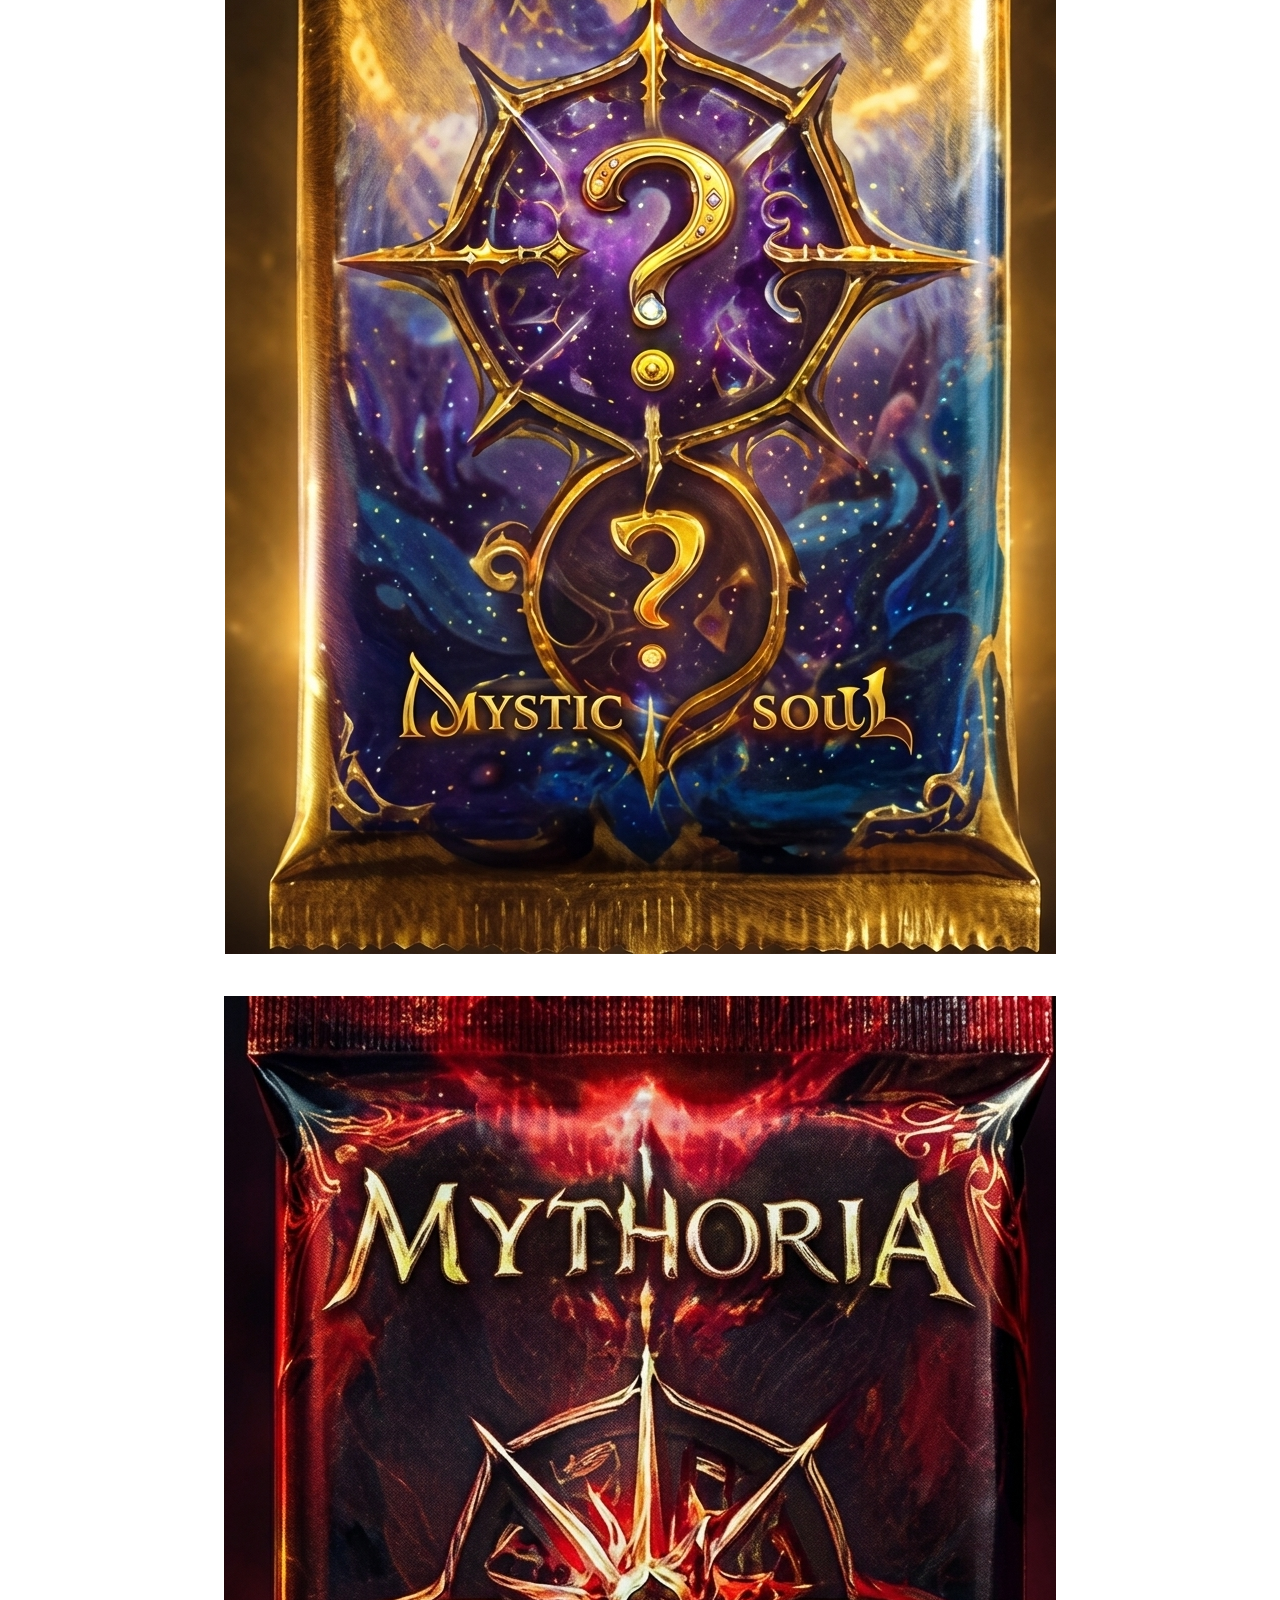
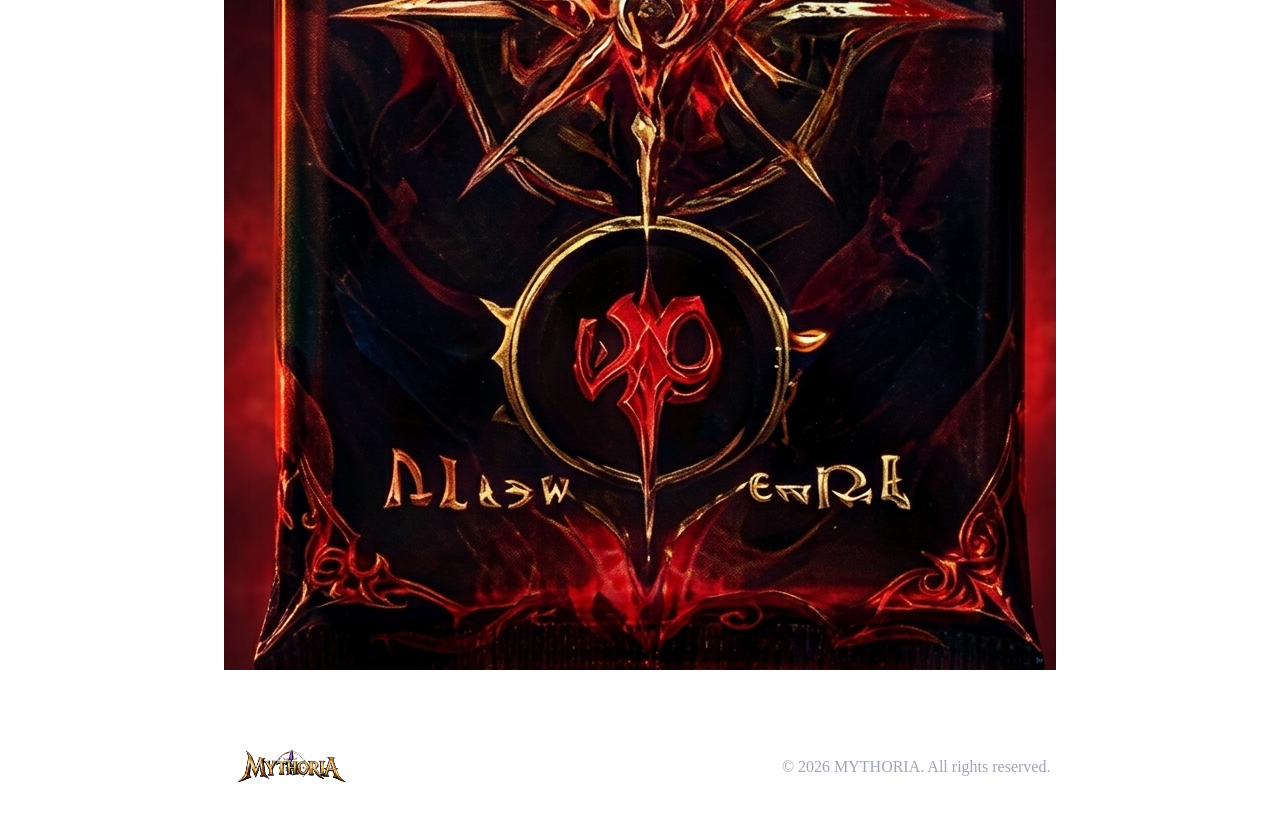
==== commit 990d224a: "style: center boosters on the home page" ====
--- a/index.html
+++ b/index.html
@@ -13,16 +13,15 @@
 <body class="bg-black text-white font-['Inter',sans-serif] overflow-x-hidden">
 <header class="absolute top-0 left-0 w-full flex justify-between items-center px-[6%] py-5 z-[100] bg-gradient-to-b from-[rgba(8,5,14,0.9)] to-transparent border-b border-white/[0.08]">
         <a href="index.html" class="logo">
-            <img src="logo-removebg-preview.png" alt="MYTHORIA Logo" class="h-[35px] w-auto">
+            <img src="log.png" alt="MYTHORIA Logo" class="h-[35px] w-auto">
         </a>
         
         <nav class="navbar">
-            <ul class="list-none flex gap-[35px]">
-                <li><a href="index.html" class="active">Home</a></li>
-                <li><a href="shop.html">Shop</a></li>
-                <li><a href="opening.html">Opening Chamber</a></li>
-                <li><a href="grimoire.html">My Grimoire</a></li>
-                <li><a href="deck.html">My Deck</a></li>
+            <ul>
+                <li><a href="index.html" class="active">Accueil</a></li>
+                <li><a href="shop.html" >Boutique</a></li>
+                <li><a href="grimoire.html">Mon Grimoire</a></li>
+                <li><a href="deck.html">Mon Deck</a></li>
             </ul>
         </nav>
 
@@ -36,8 +35,7 @@
         <div class="hero-overlay"></div>
         
         <div class="hero-content">
-            <img src="logo-removebg-preview.png" alt="MYTHORIA" class="hero-title-img">
-
+            <img src="log.png" alt="MYTHORIA" class="hero-title-img">
             <p class="hero-subtitle">
                 ENTER THE DARKNESS.<br>
                 COLLECT THE LEGENDS.<br>
@@ -65,20 +63,20 @@
         <div class="cards-grid" id="cards-container"></div>
   </div>
       </section>
-    <section mt-17>
-        <div class="container m-[25px]">
-            <div class="categorie">
+    <section class="mt-17">
+        <div class="container ">
+        <div class="categorie">
         <h1>BOOSTERS disponibles</h1>
         <p>choisis ton booster et découvre des cartes rares et puissantes!</p>
         </div>
-        <div class=" flex justify-center gap-4 " id="booster-container" ></div>
+        <div class=" flex w-full" id="booster-container" ></div>
   </div>
       </section>
       <footer>
         <div class="pied-bas mb-20 p-20">
-            <img src="logo-removebg-preview.png" alt="MYTHORIA Logo" class="logo" >
+            <img src="log.png" alt="MYTHORIA Logo" class="logo" >
 
-      <p>&copy; 2026 MYTHORIA. All rights reserved.</p>
+      <p class="text-#a0a5b5">&copy; 2026 MYTHORIA. All rights reserved.</p>
     </div>
 
 
--- a/style.css
+++ b/style.css
@@ -1,12 +1,4 @@
-:root {
-    --bg-dark: #08050e;
-    --purple-glow: #8e24aa;
-    --purple-neon: #a855f7;
-    --gold-border: #8c733e;
-    --gold-glow: #d4af37;
-    --font-title: 'Cinzel', serif;
-    --font-body: 'Inter', sans-serif;
-}
+
 
 * {
     margin: 0;
@@ -14,12 +6,8 @@
     box-sizing: border-box;
 }
 
-body {
-    background-color: var(--bg-dark);
-    color: #ffffff;
-    font-family: var(--font-body);
-    overflow-x: hidden;
-}
+
+
 
 .header {
     position: absolute;
@@ -66,8 +54,8 @@
     left: 0;
     width: 100%;
     height: 2px;
-    background-color: var(--purple-neon);
-    box-shadow: 0 0 10px var(--purple-neon);
+    background-color: #a855f7;
+    box-shadow: 0 0 10px #a855f7;
 }
 
 .header-actions {
@@ -83,7 +71,7 @@
 }
 
 .header-actions .icon-btn:hover {
-    color: var(--purple-neon);
+    color: #a855f7;
 }
 
 
@@ -91,7 +79,7 @@
     position: relative;
     width: 100%;
     min-height: 100vh;
-    background: url('Gemini_Generated_Image_a941dza941dza941.jpg') center/cover no-repeat;
+    background: url('heroimage.jpg') center/cover no-repeat;
     display: flex;
     align-items: center;
     padding: 0 8%;
@@ -124,7 +112,7 @@
 }
 
 .hero-subtitle {
-    font-family: var(--font-title);
+    font-family: 'Cinzel', serif;
     font-size: 18px;
     font-weight: 700;
     letter-spacing: 2px;
@@ -145,7 +133,7 @@
     gap: 10px;
     padding: 12px 28px;
     border-radius: 25px;
-    font-family: var(--font-title);
+    font-family: 'Cinzel', serif;
     font-size: 13px;
     font-weight: 700;
     letter-spacing: 1px;
@@ -156,7 +144,7 @@
 
 .btn-purple {
     color: #ffffff;
-    border: 1px solid var(--purple-neon);
+    border: 1px solid #a855f7;
     box-shadow: 0 0 20px rgba(168, 85, 247, 0.5);
     background-color:purple;
 }
@@ -168,7 +156,7 @@
 
 .btn-outline {
     color: #e2d8ee;
-    border: 1px solid var(--gold-border);
+    border: 1px solid #8c733e;
     background-color:yellowgreen ;
 }
 
@@ -322,6 +310,9 @@
     height: 35px;
     width: auto;
 }
+.pied-bas p{
+  color: #a0a5b5;
+}
 
 .shop {
   position: relative;
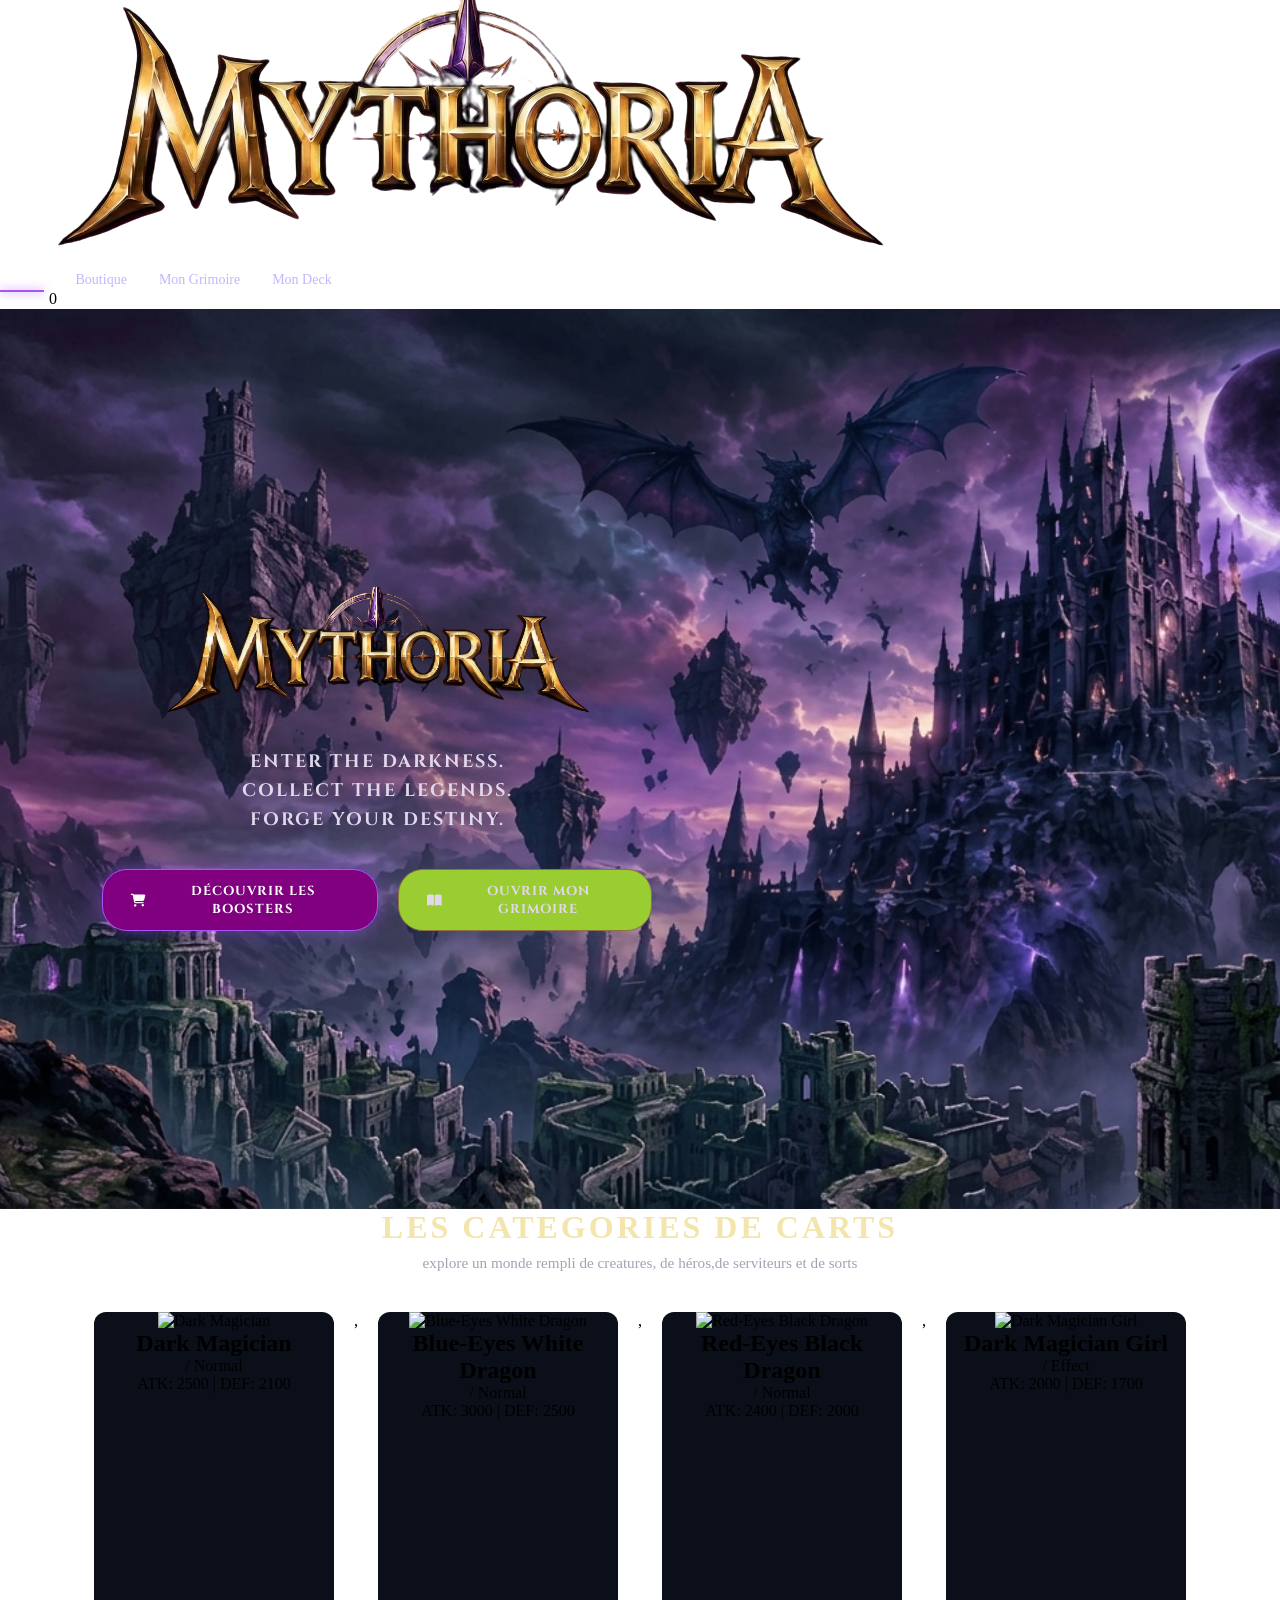
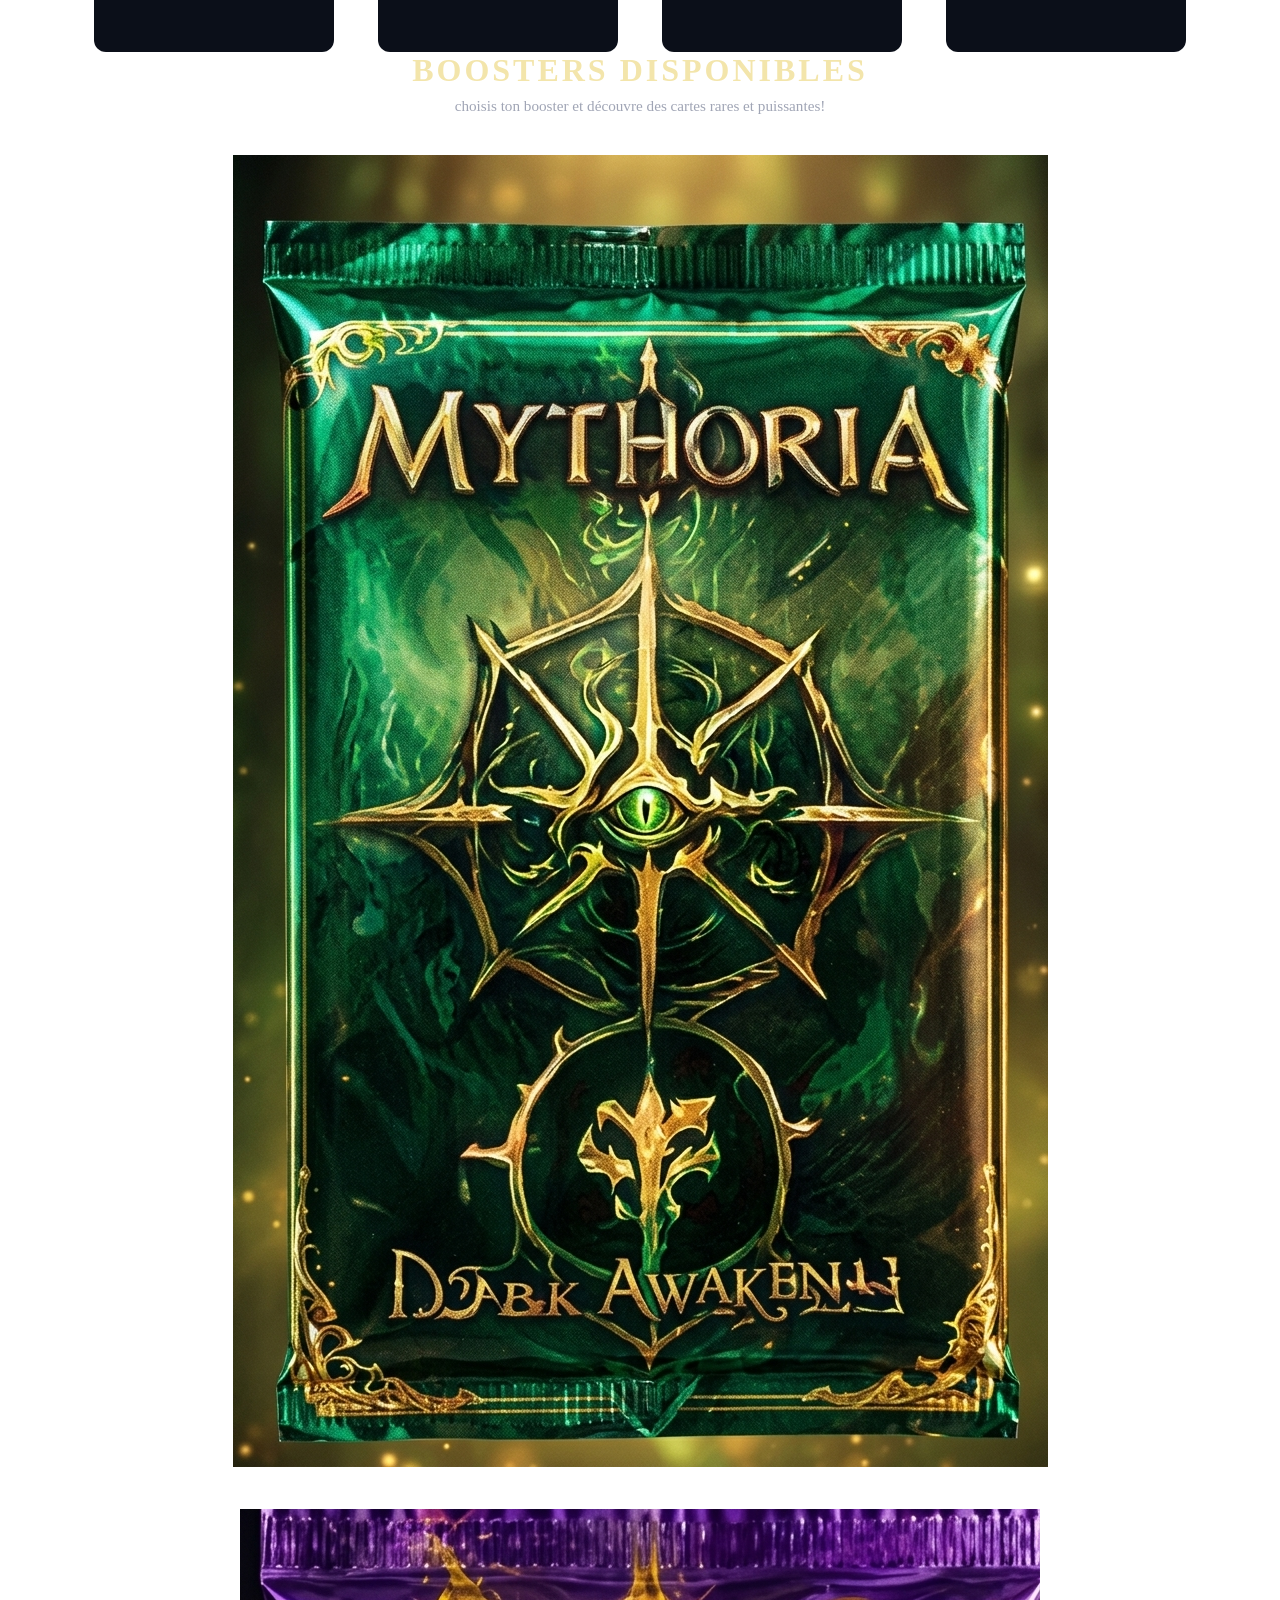
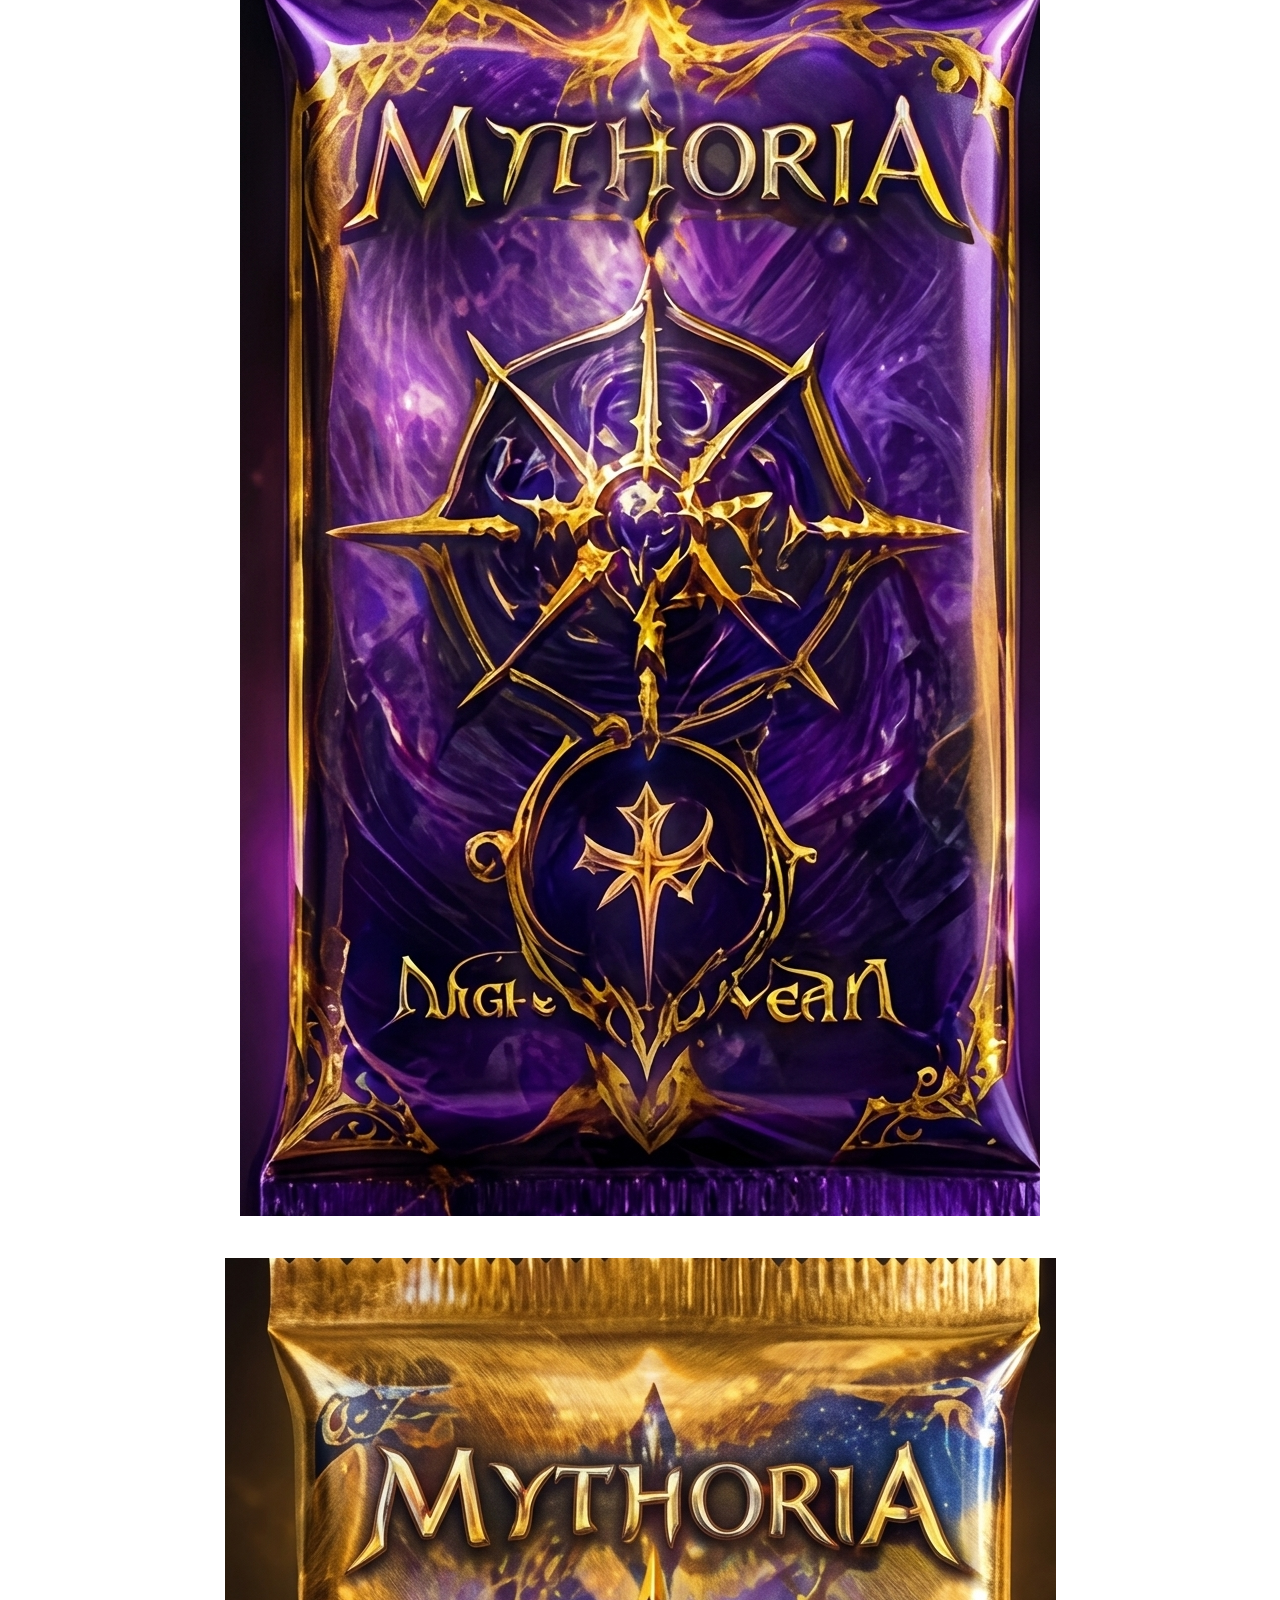
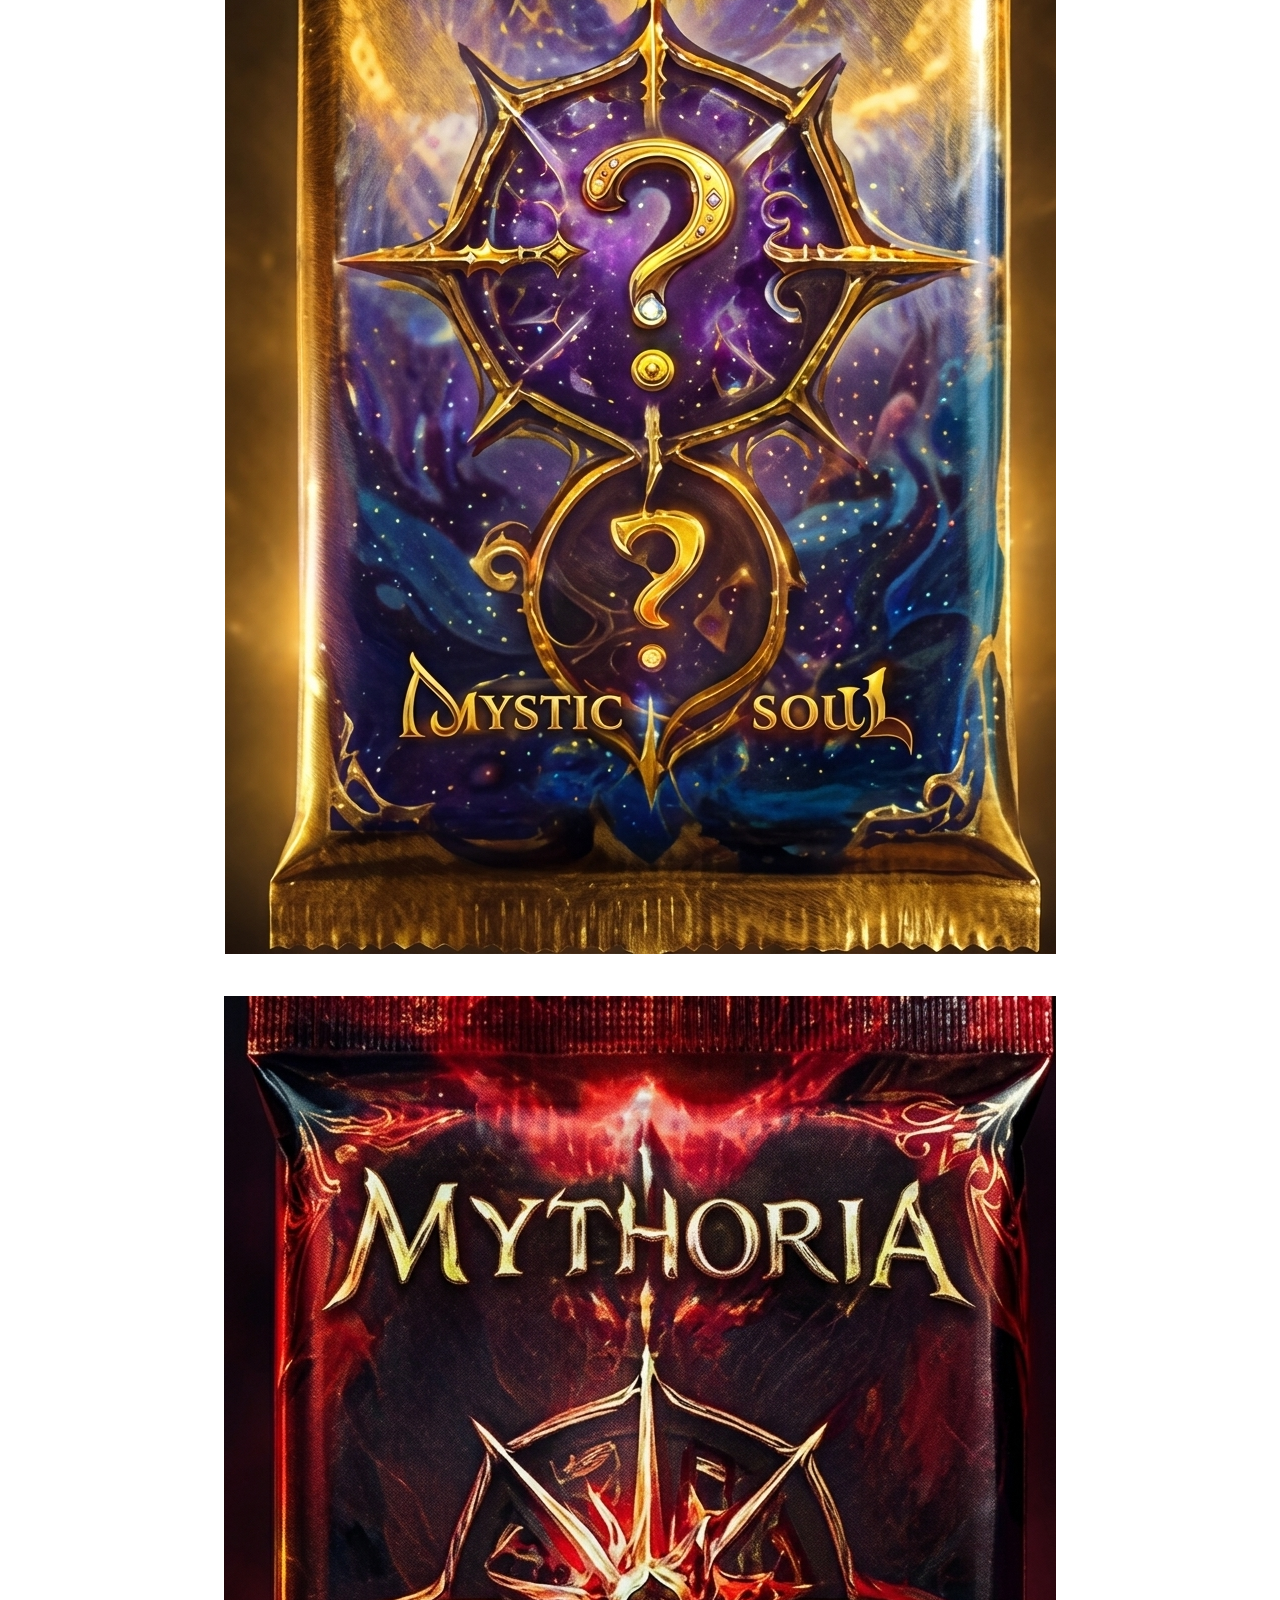
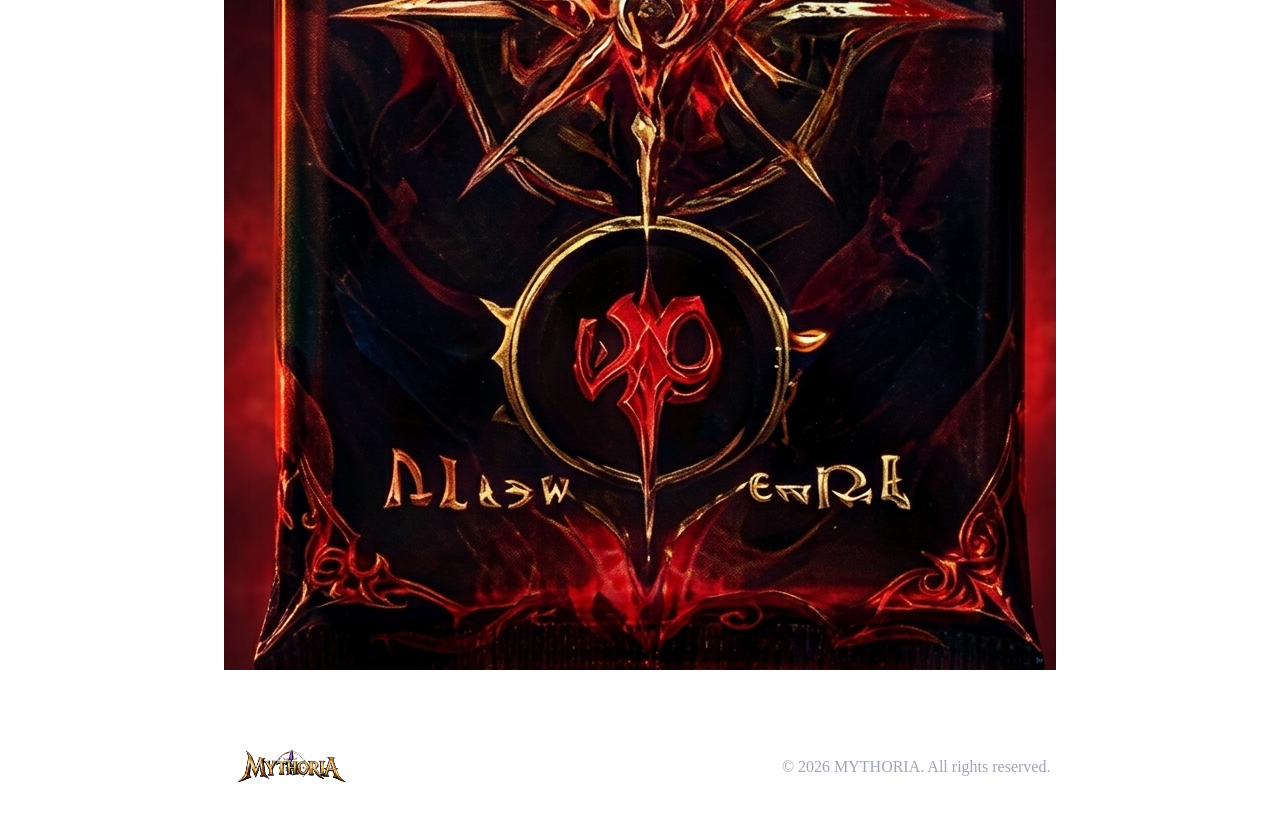
==== commit 554cf71b: "add localStorage for cart persistence" ====
--- a/index.html
+++ b/index.html
@@ -4,7 +4,7 @@
     <meta charset="UTF-8">
     <meta name="viewport" content="width=device-width, initial-scale=1.0">
     <title>MYTHORIA</title>
-    <link rel="stylesheet" href="https://cdnjs.cloudflare.com/ajax/libs/font-awesome/6.4.0/css/all.min.css">
+     <link rel="stylesheet" href="https://cdnjs.cloudflare.com/ajax/libs/font-awesome/6.4.0/css/all.min.css">
     <link href="https://fonts.googleapis.com/css2?family=Cinzel:wght@600;700;800;900&family=Inter:wght@400;600&display=swap" rel="stylesheet">
       <script src="https://cdn.tailwindcss.com"></script>
       <link rel="stylesheet" href="style.css">
@@ -26,7 +26,7 @@
         </nav>
 
         <div class="header-actions">
-            <a href="#" class="icon-btn" aria-label="Panier"><i class="fa-solid fa-cart-shopping"></i></a><span>0</span>
+            <a href="#" class="icon-btn" aria-label="Panier"><i class="fa-solid fa-cart-shopping"></i></a><span id="count">0</span>
         </div>
     </header>
 
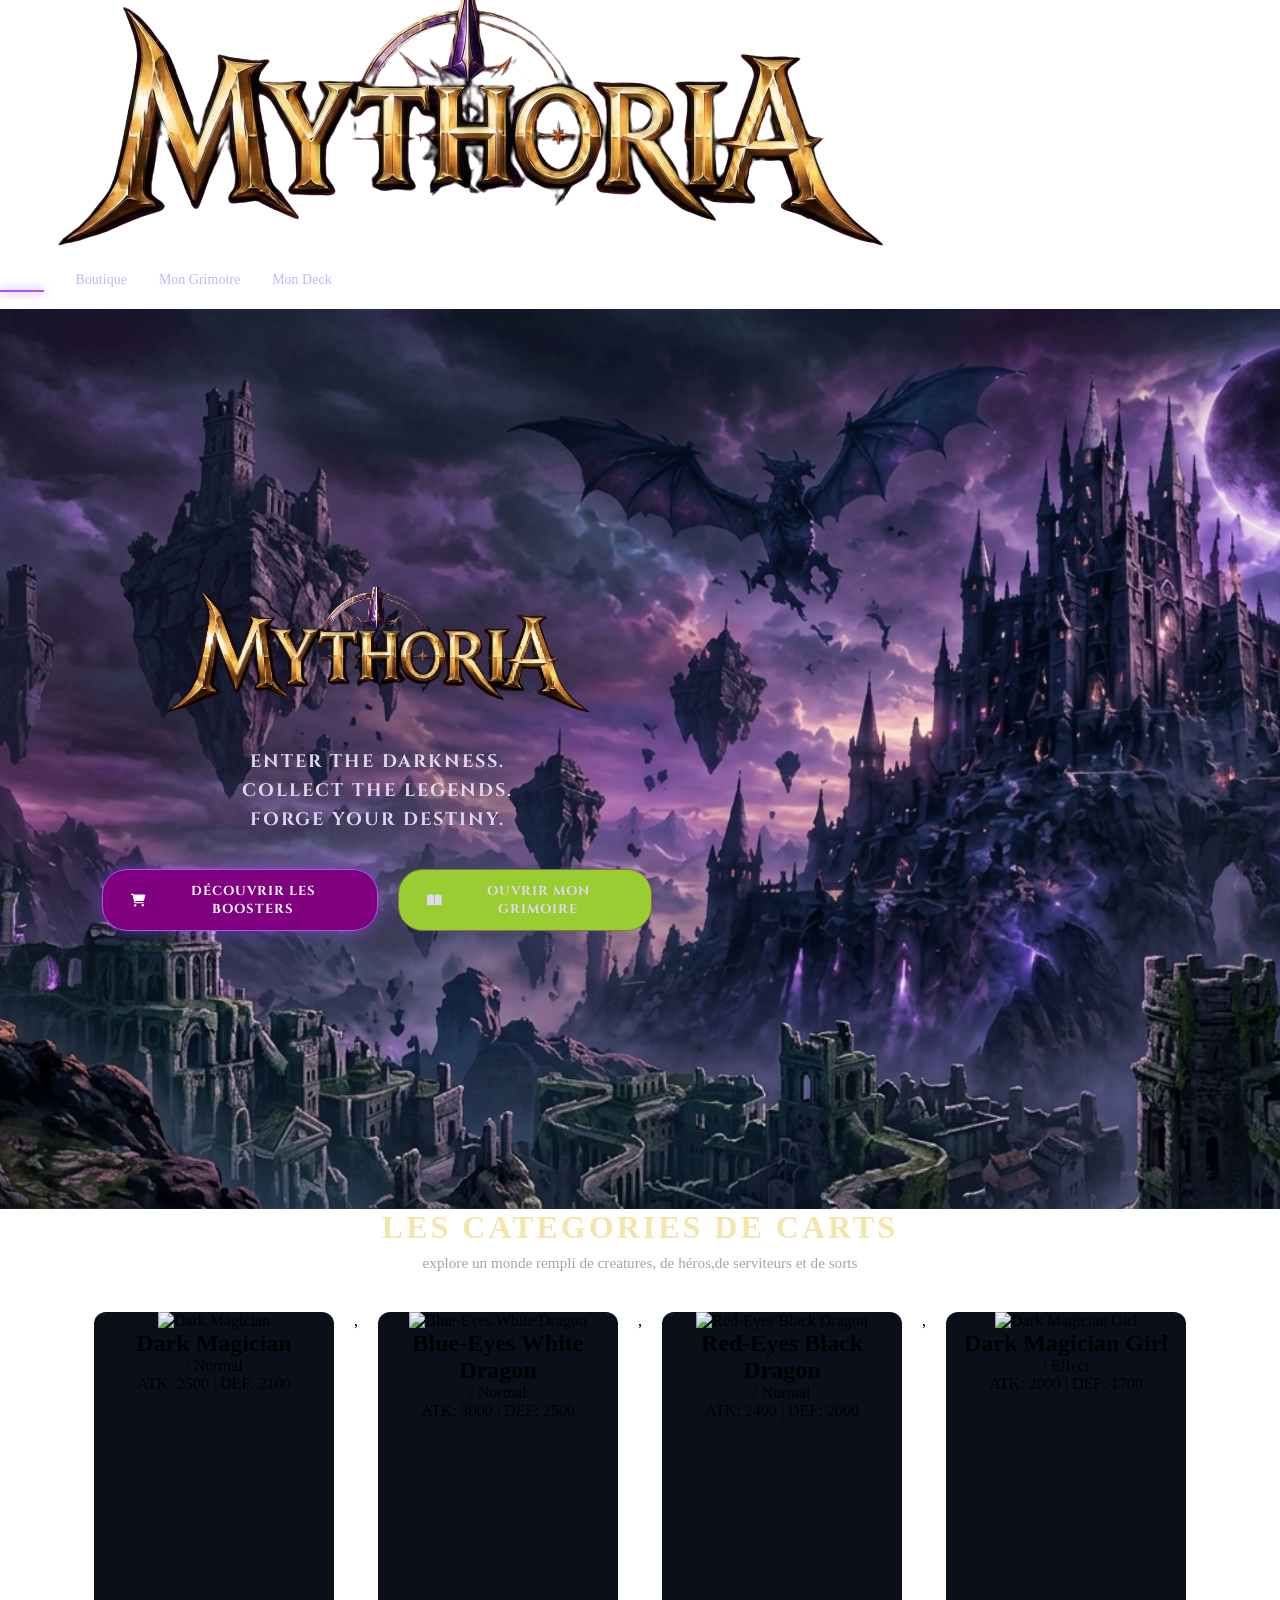
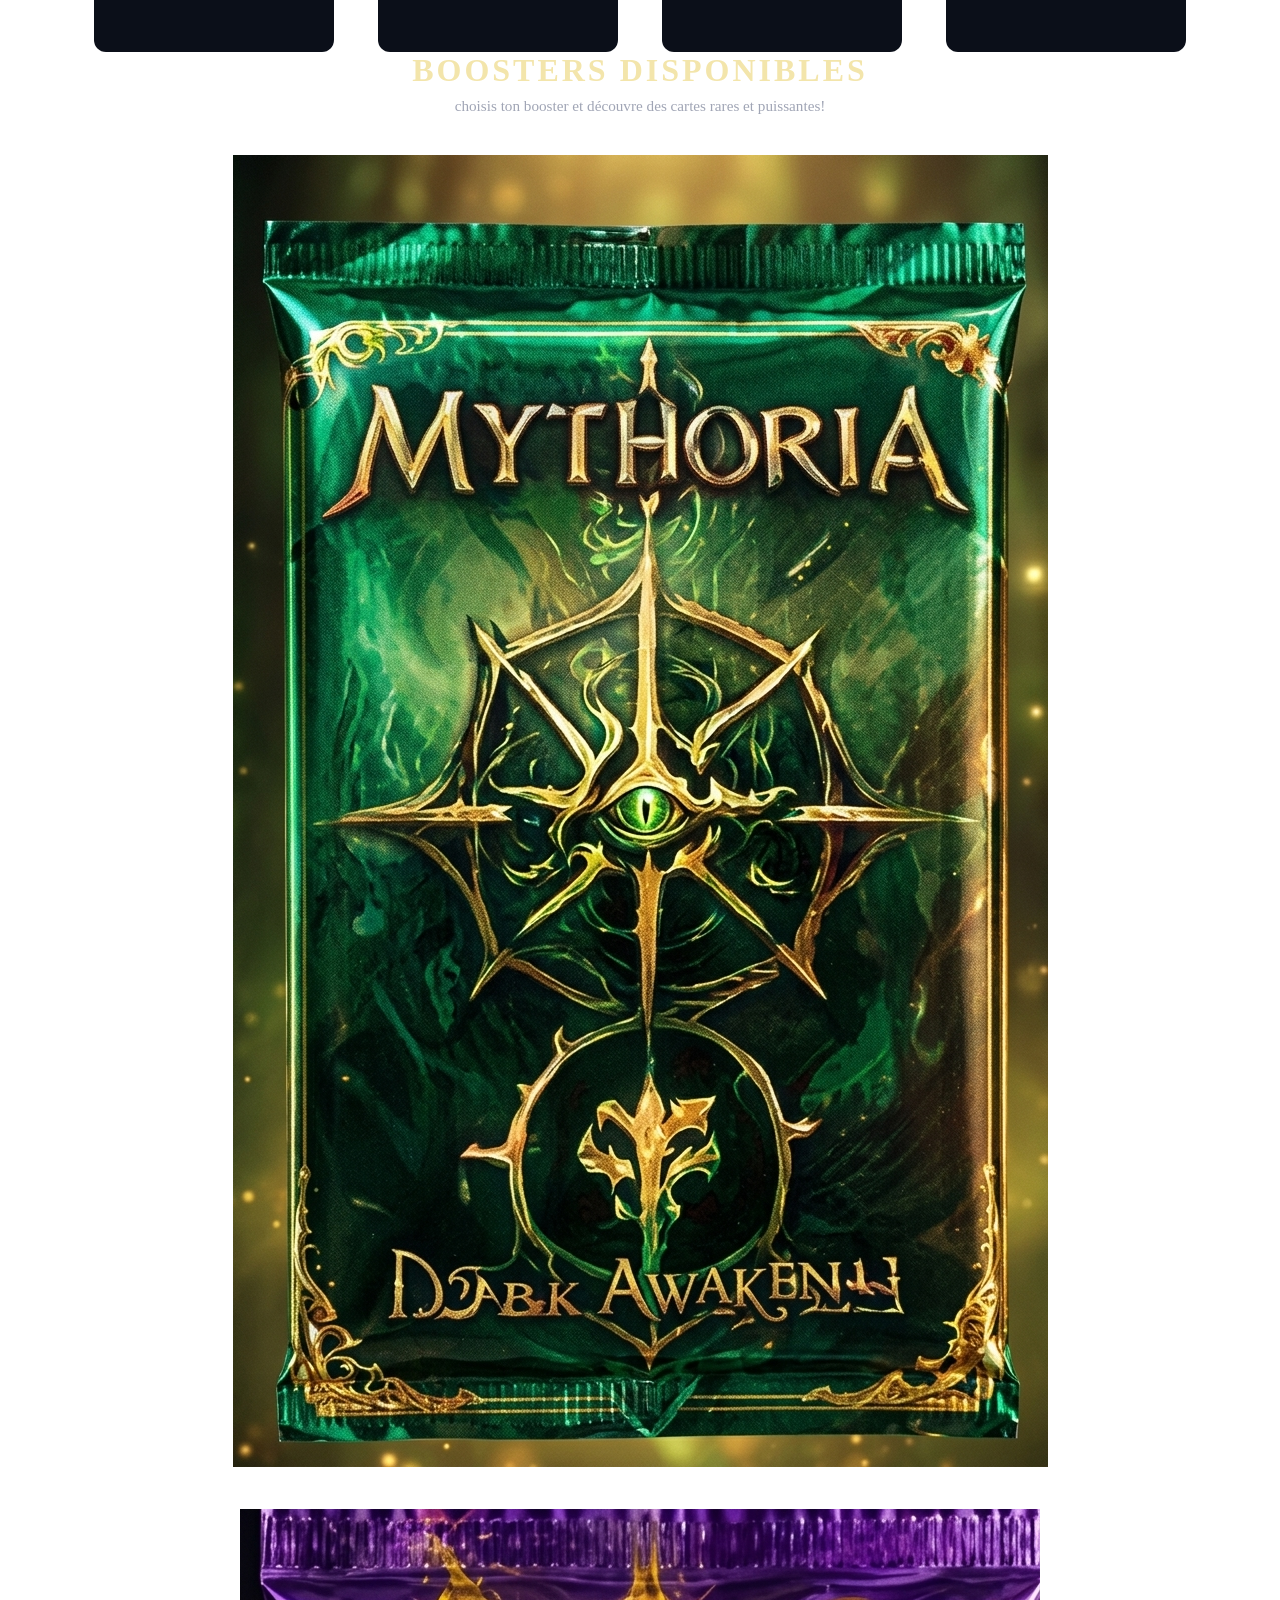
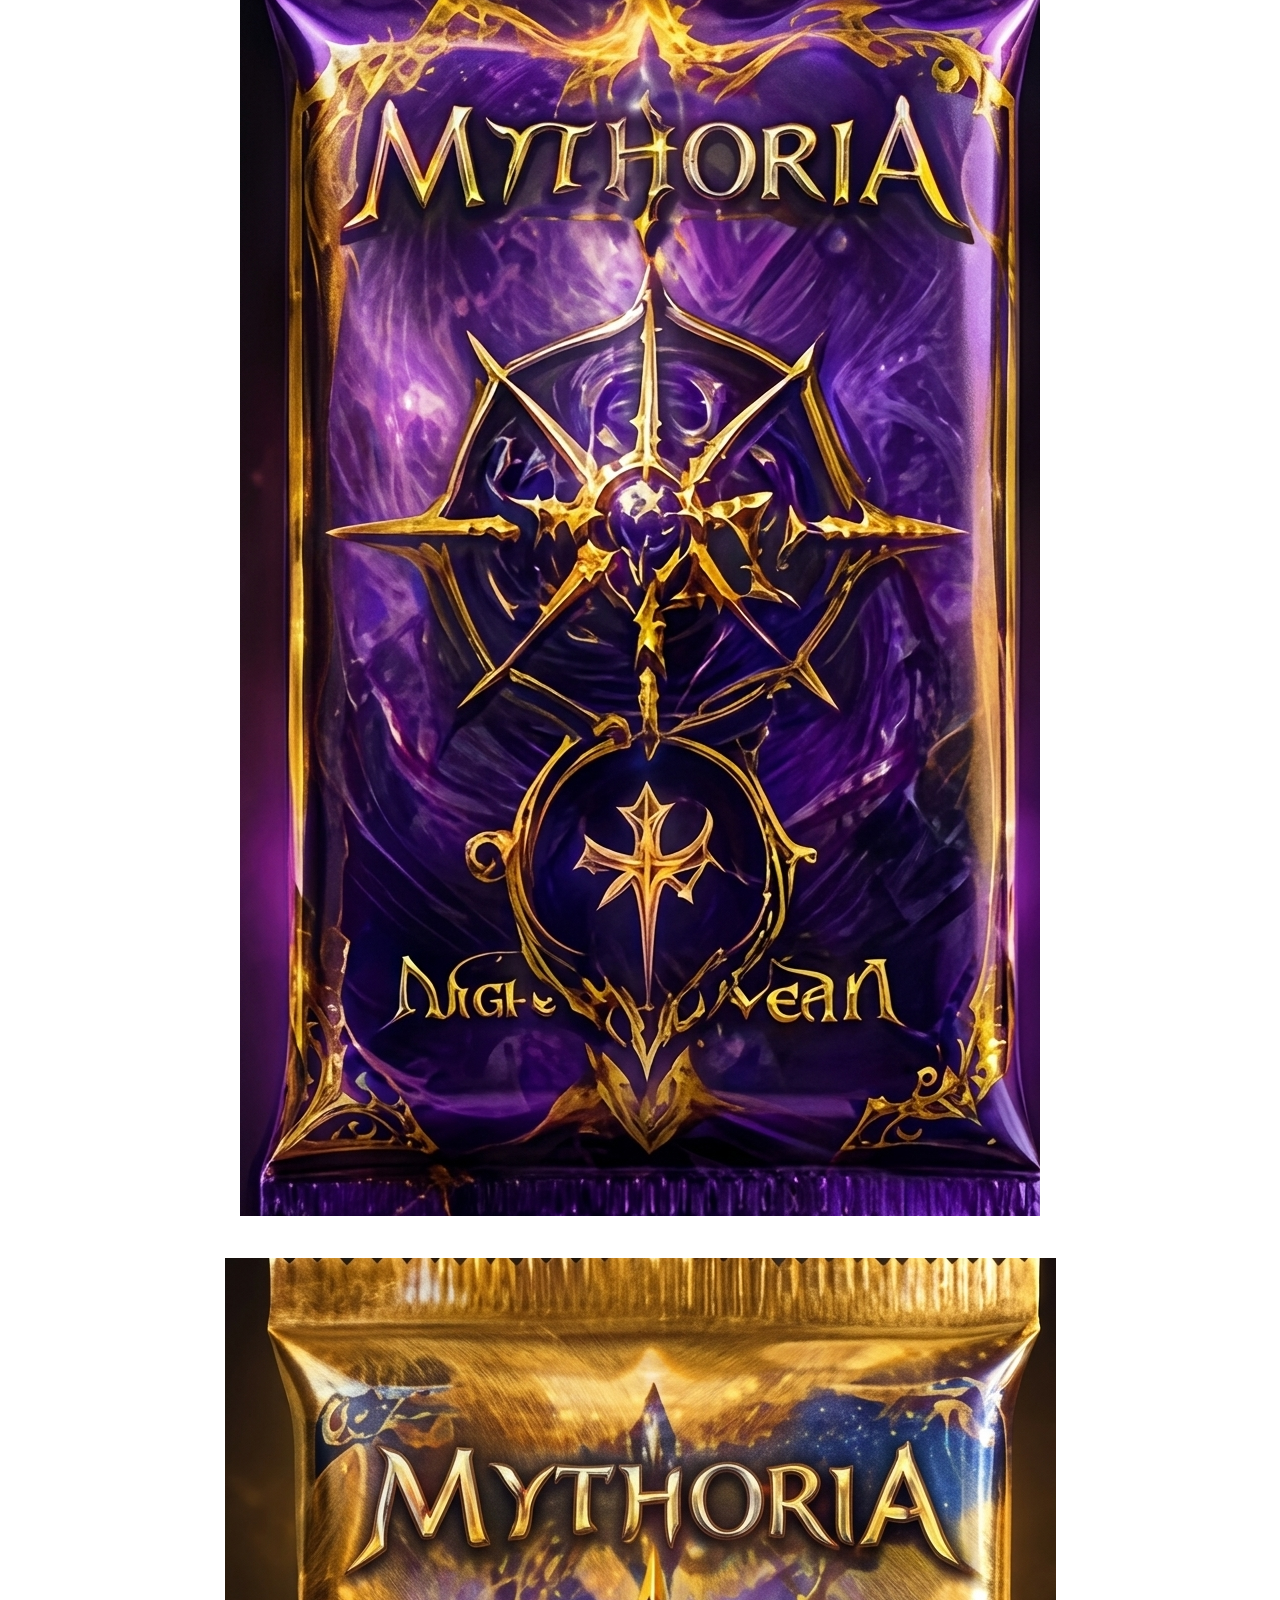
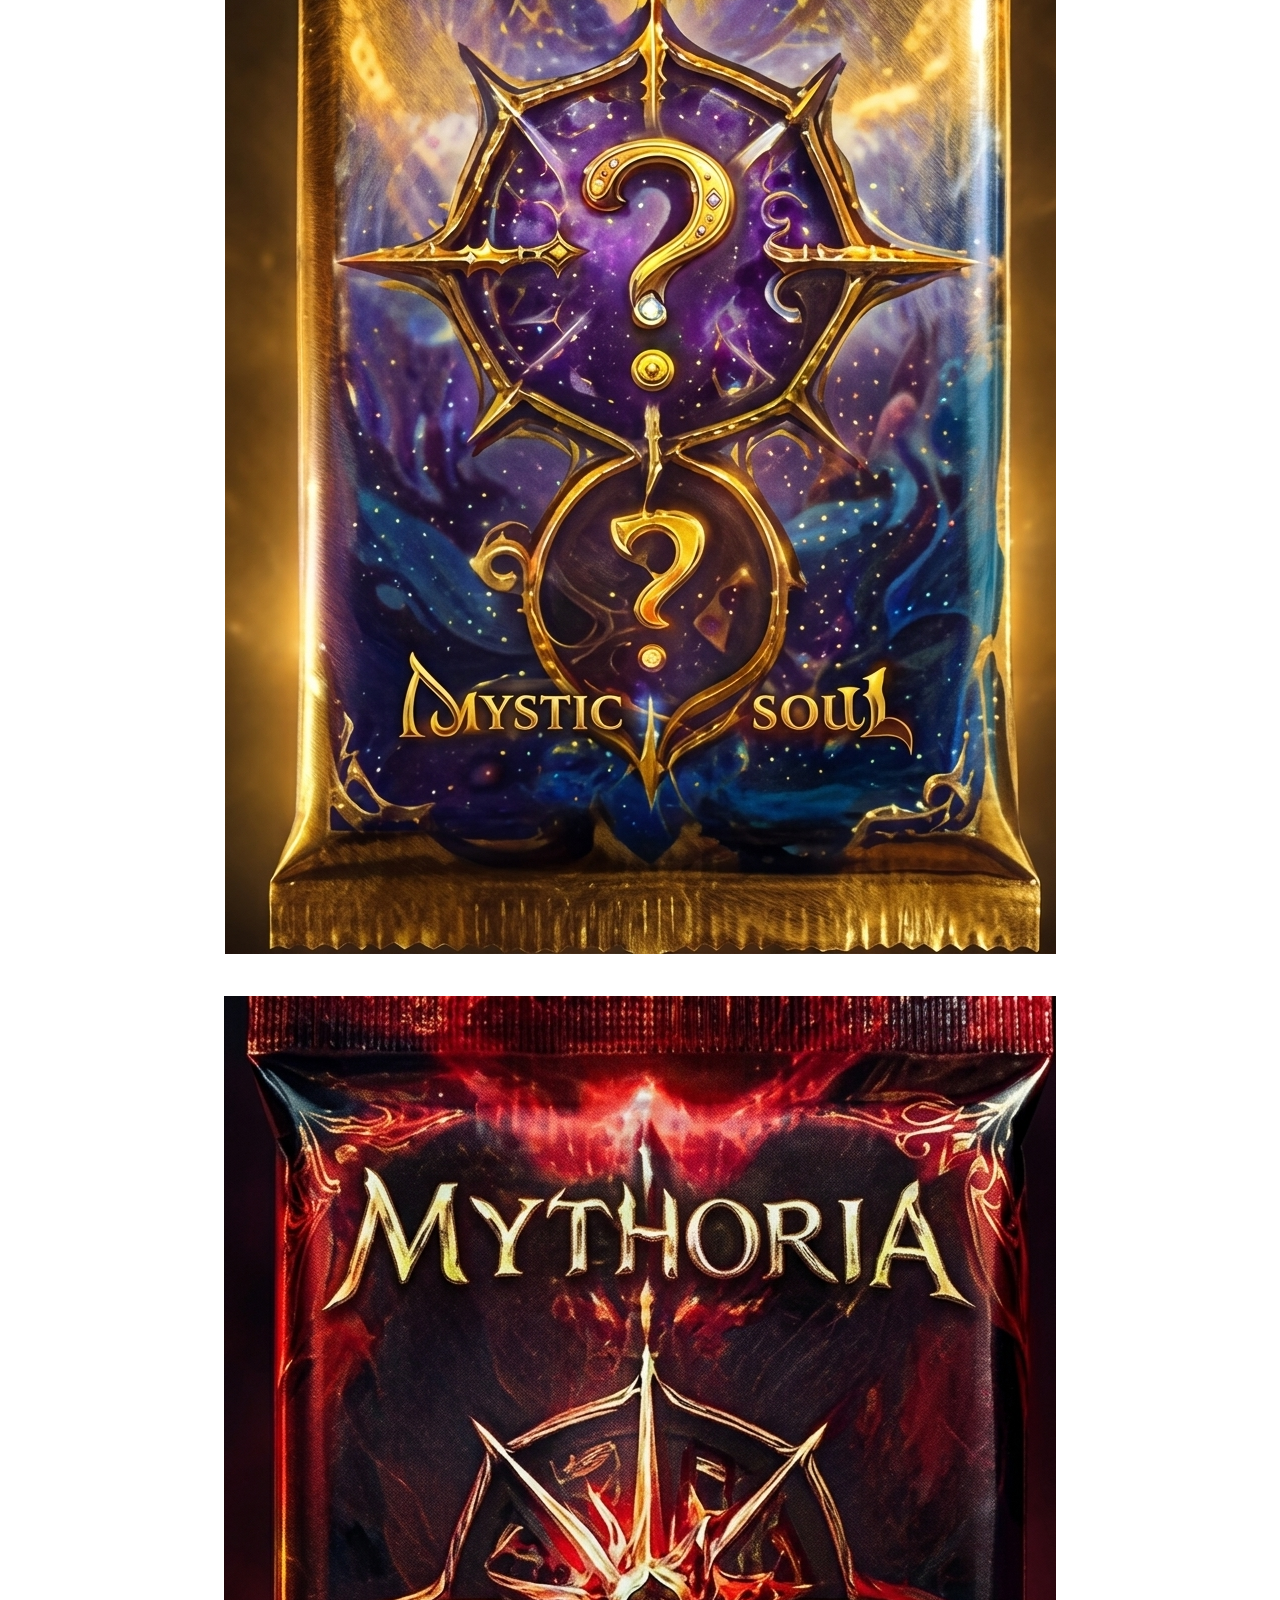
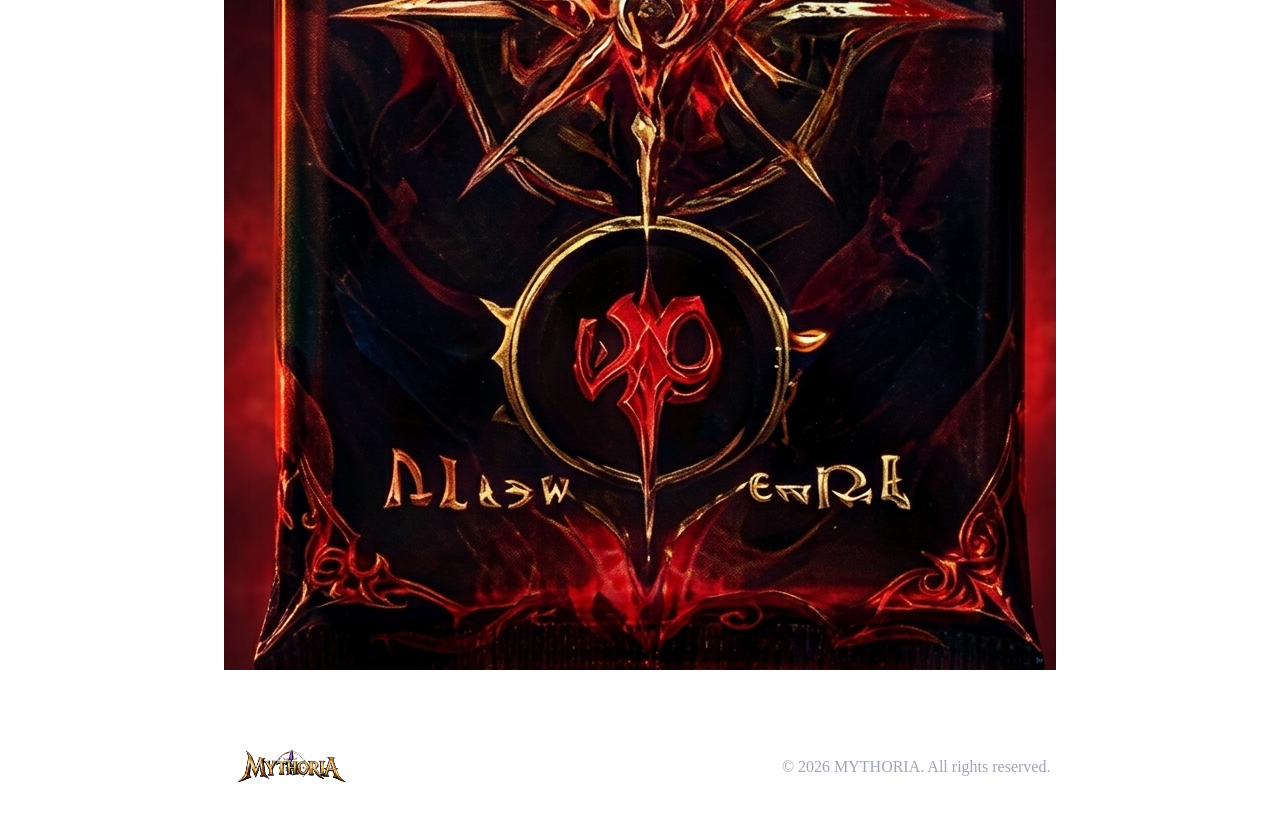
==== commit c7d7f709: "add quantity management to cart" ====
--- a/index.html
+++ b/index.html
@@ -26,7 +26,7 @@
         </nav>
 
         <div class="header-actions">
-            <a href="#" class="icon-btn" aria-label="Panier"><i class="fa-solid fa-cart-shopping"></i></a><span id="count">0</span>
+            <a href="#" class="icon-btn" aria-label="Panier"><i class="fa-solid fa-cart-shopping"><span id="count">0</span></i></a>
         </div>
     </header>
 
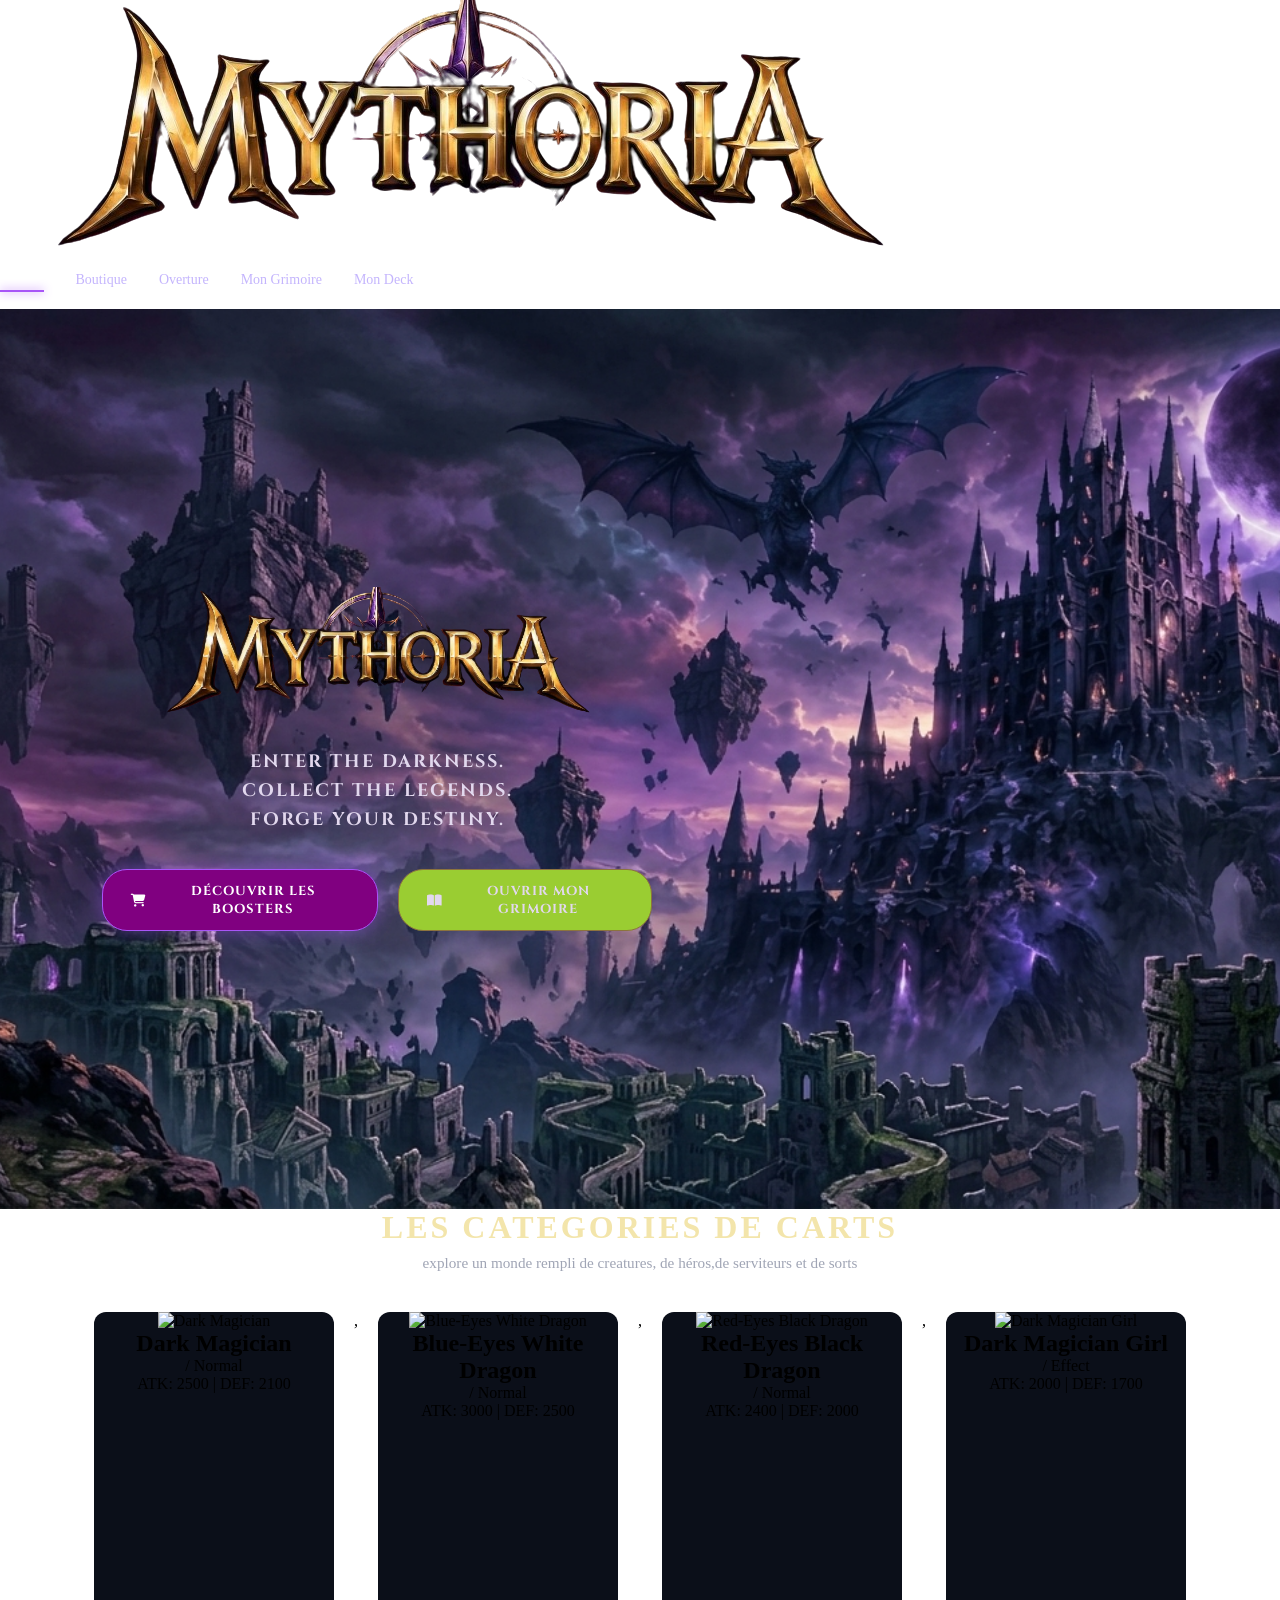
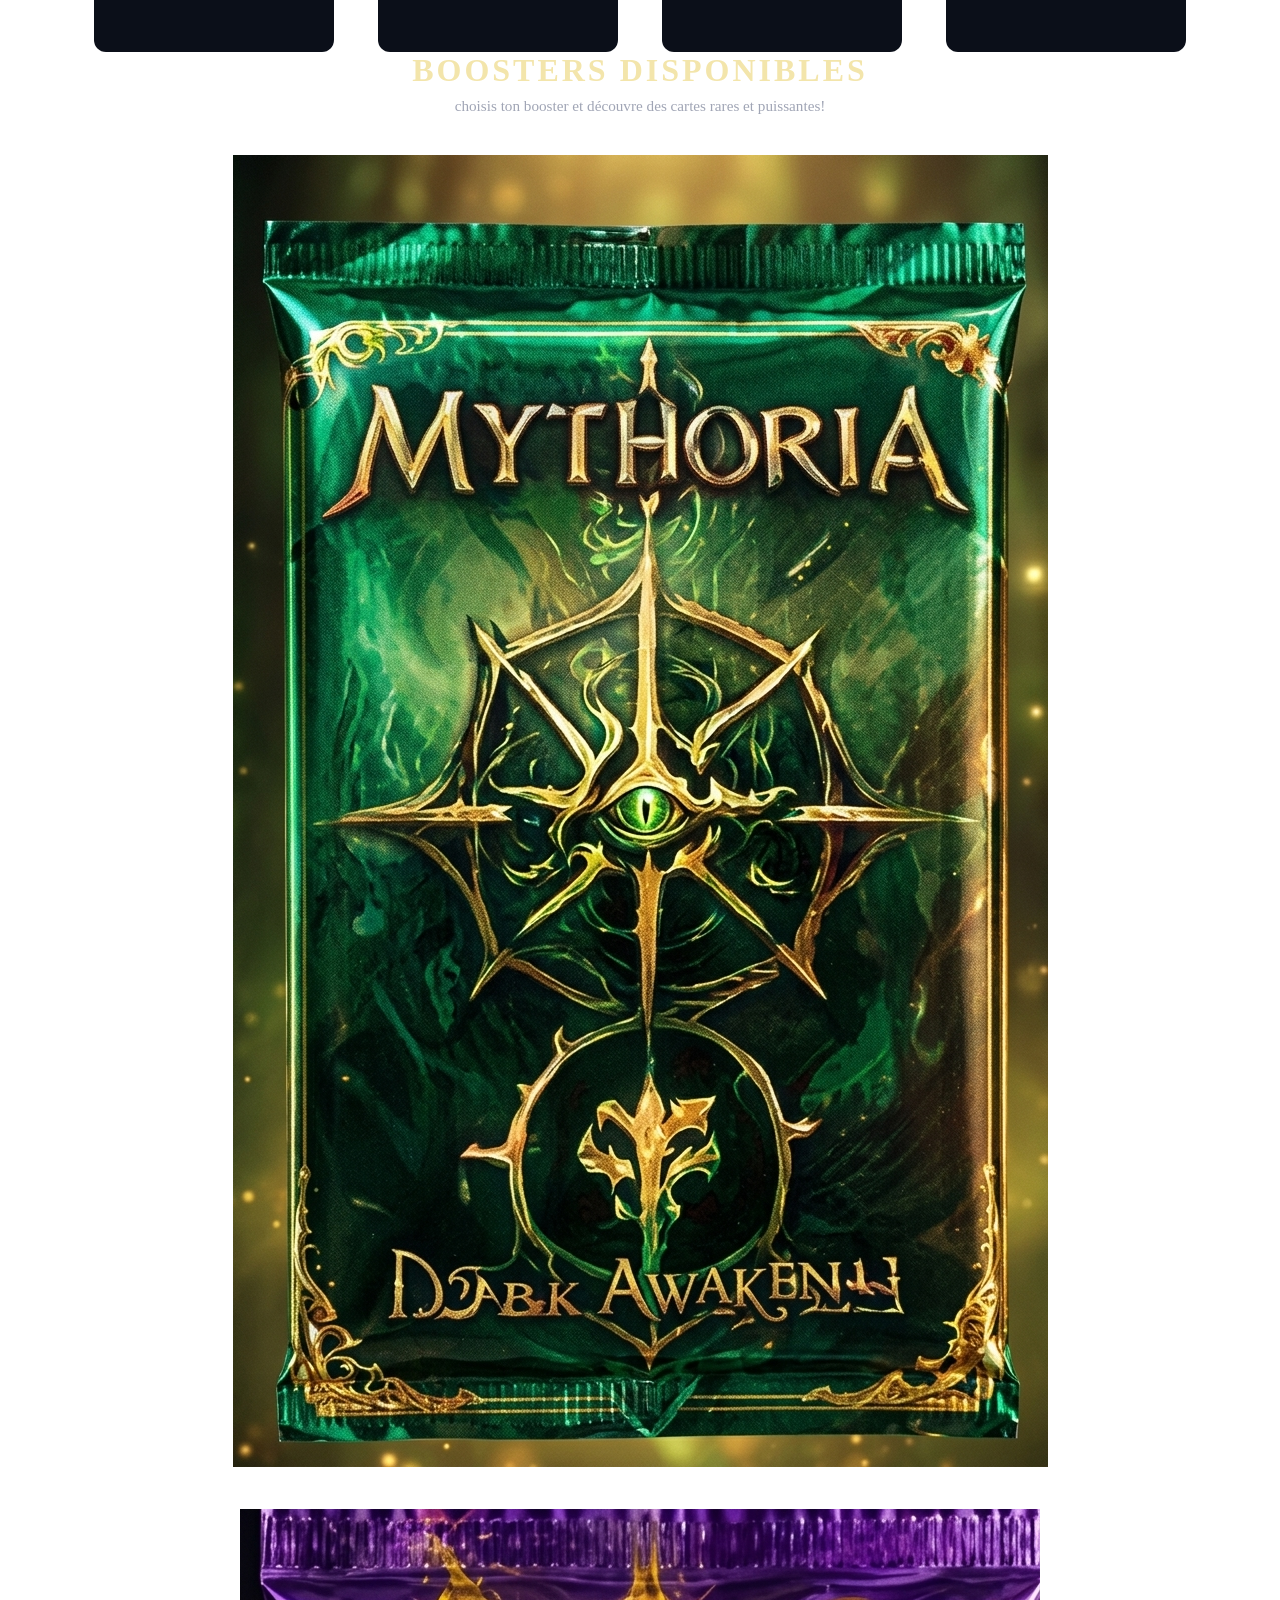
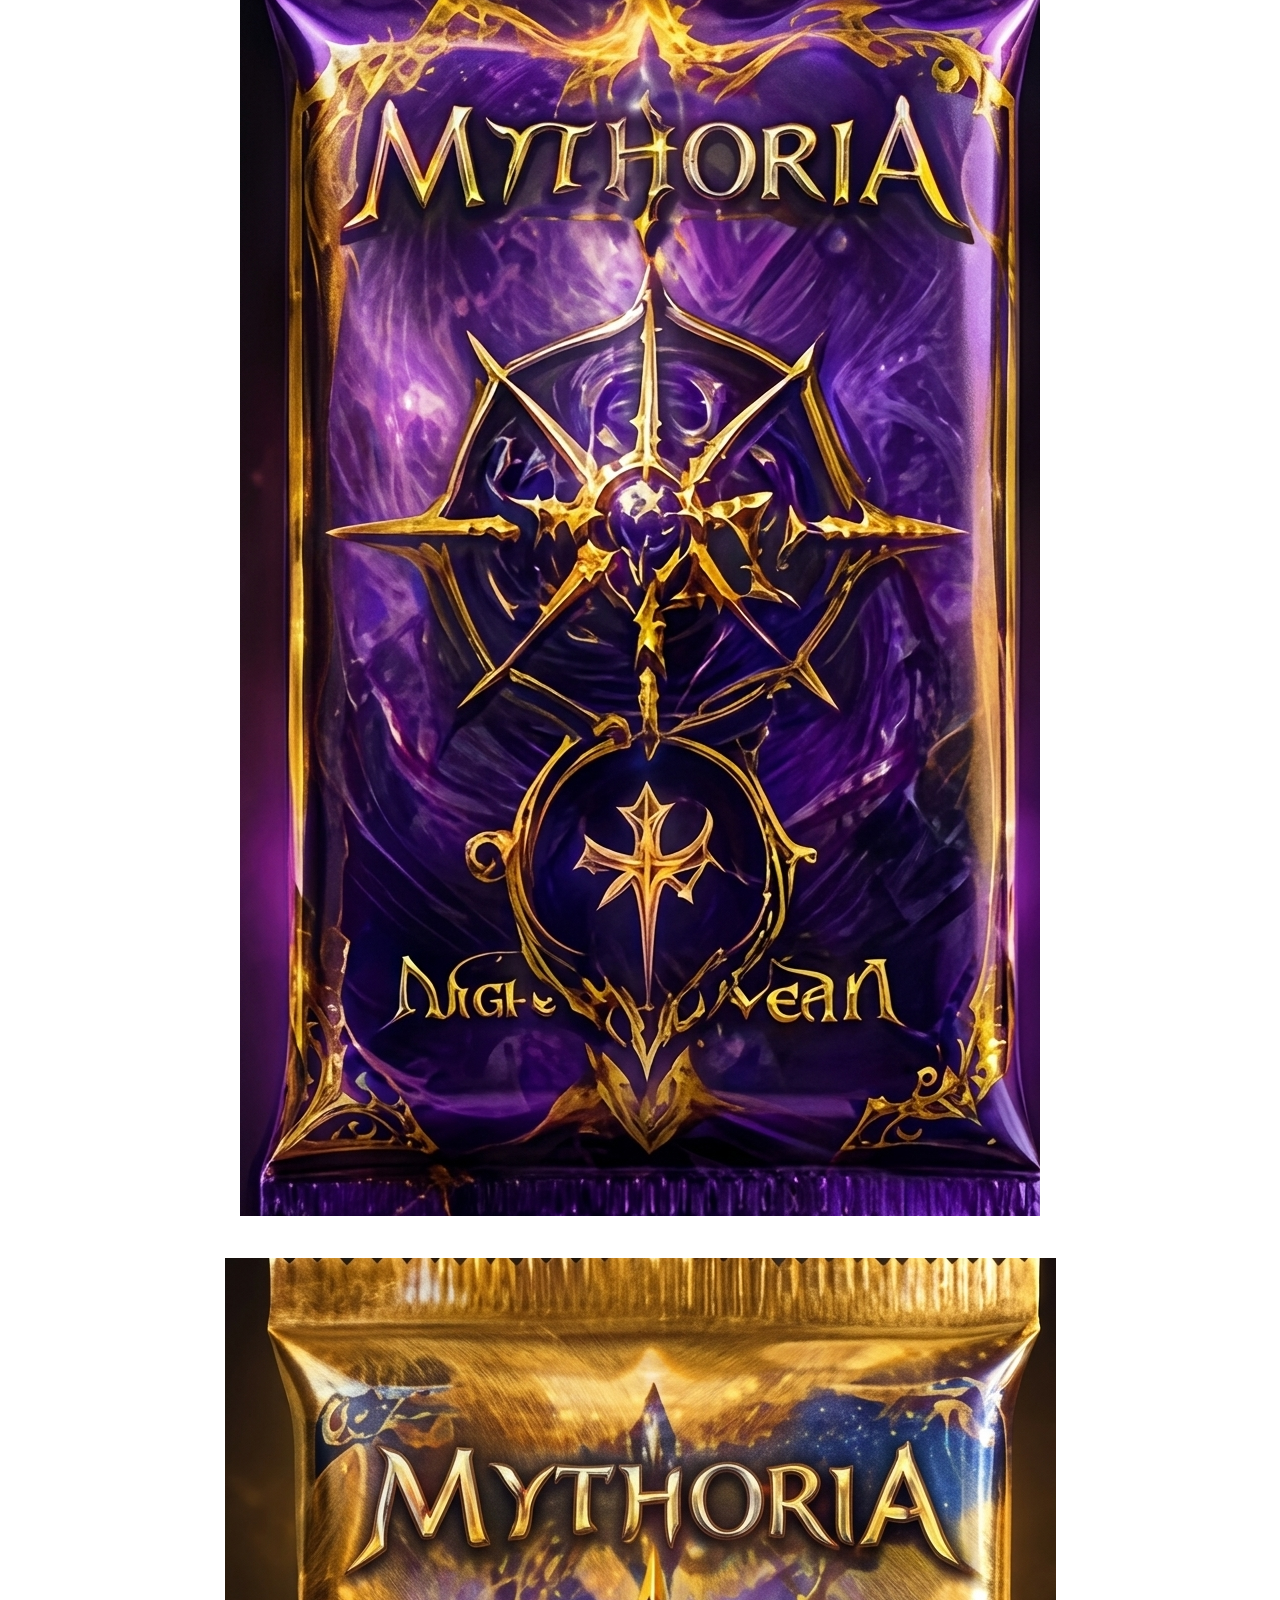
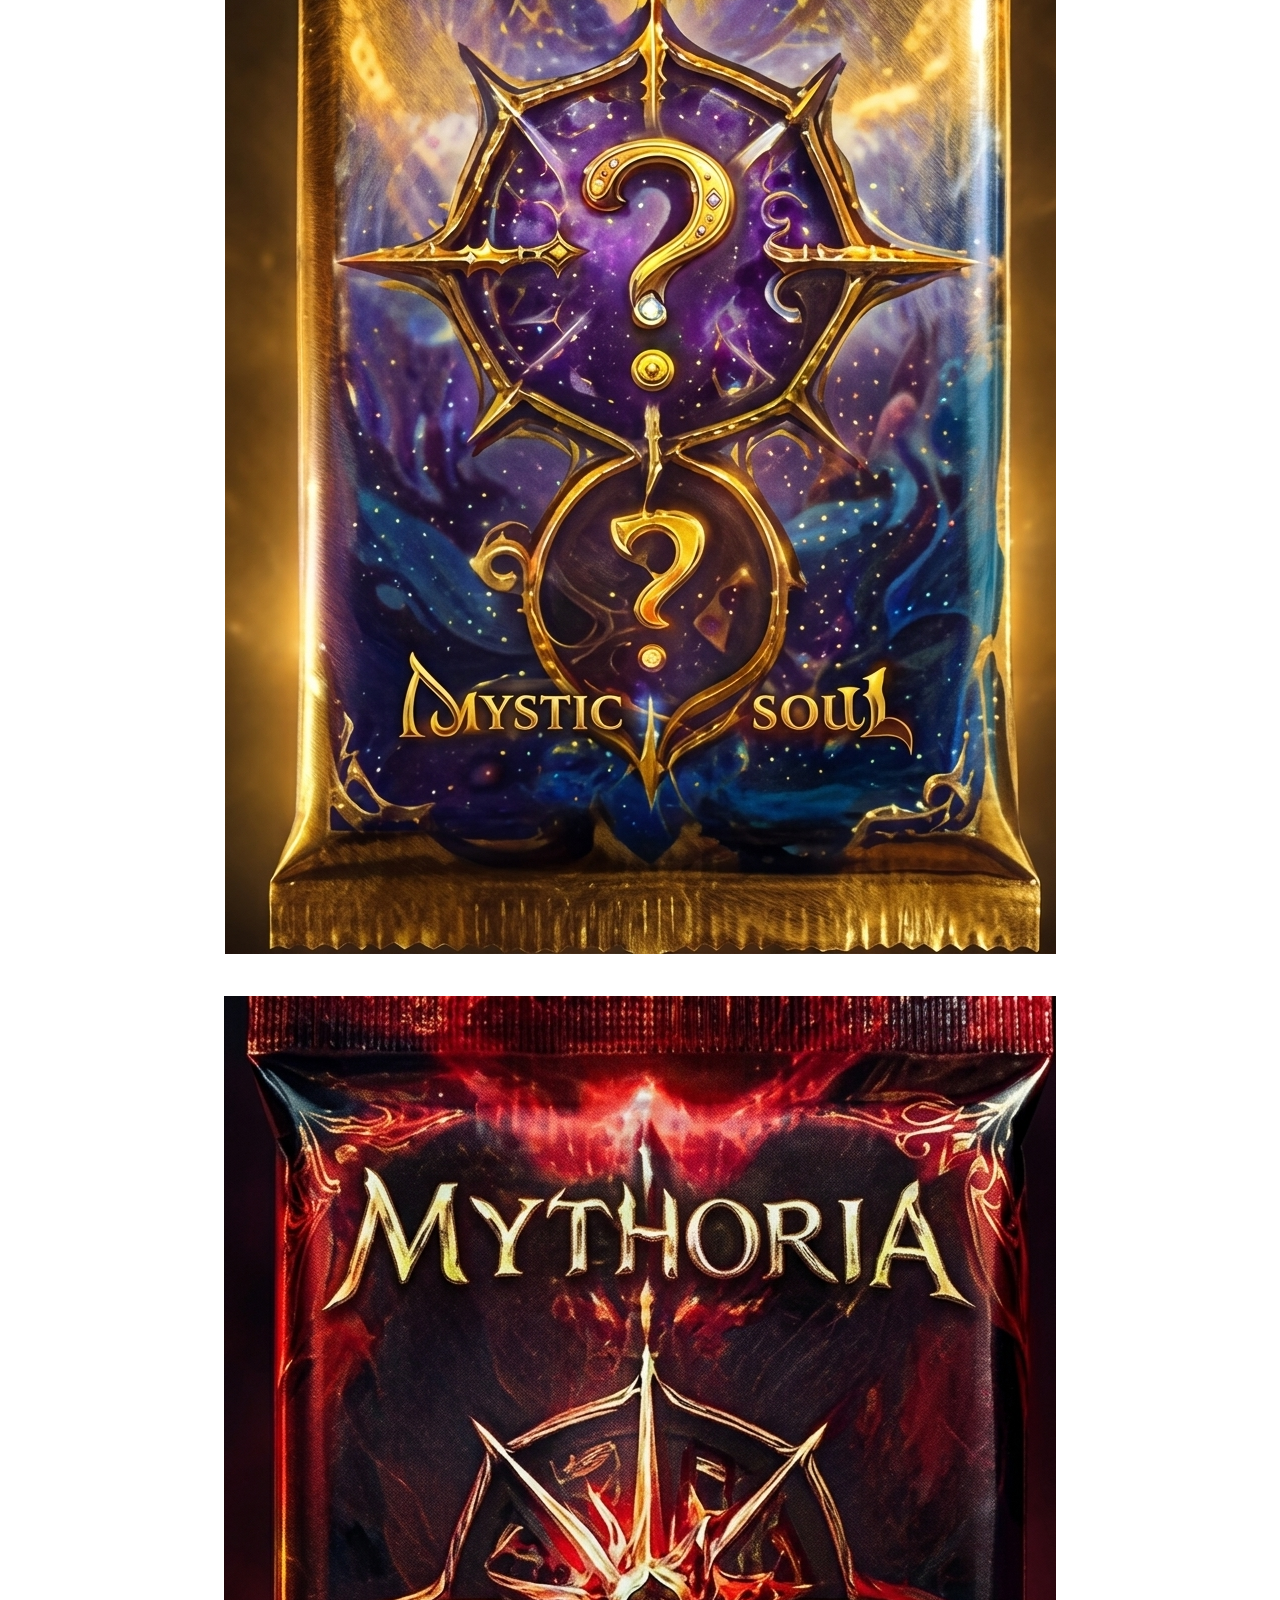
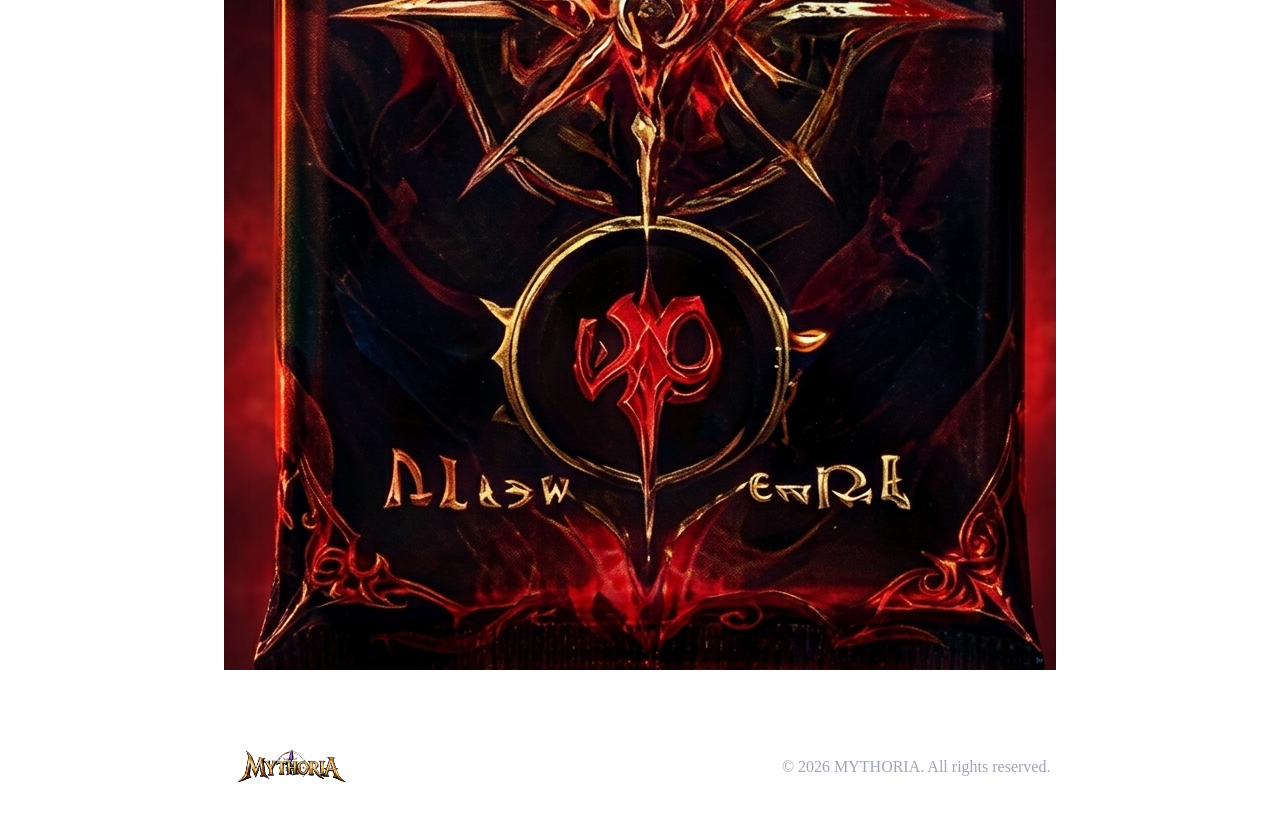
==== commit a83e6e78: "add order confirmation message" ====
--- a/index.html
+++ b/index.html
@@ -20,6 +20,8 @@
             <ul>
                 <li><a href="index.html" class="active">Accueil</a></li>
                 <li><a href="shop.html" >Boutique</a></li>
+                <li><a href="opening.html" >Overture</a></li>
+
                 <li><a href="grimoire.html">Mon Grimoire</a></li>
                 <li><a href="deck.html">Mon Deck</a></li>
             </ul>
--- a/style.css
+++ b/style.css
@@ -334,4 +334,6 @@
   -moz-border-radius: 9px;
   border-radius: 9px;
 }
- + .hidden {
+  display: none;
+}
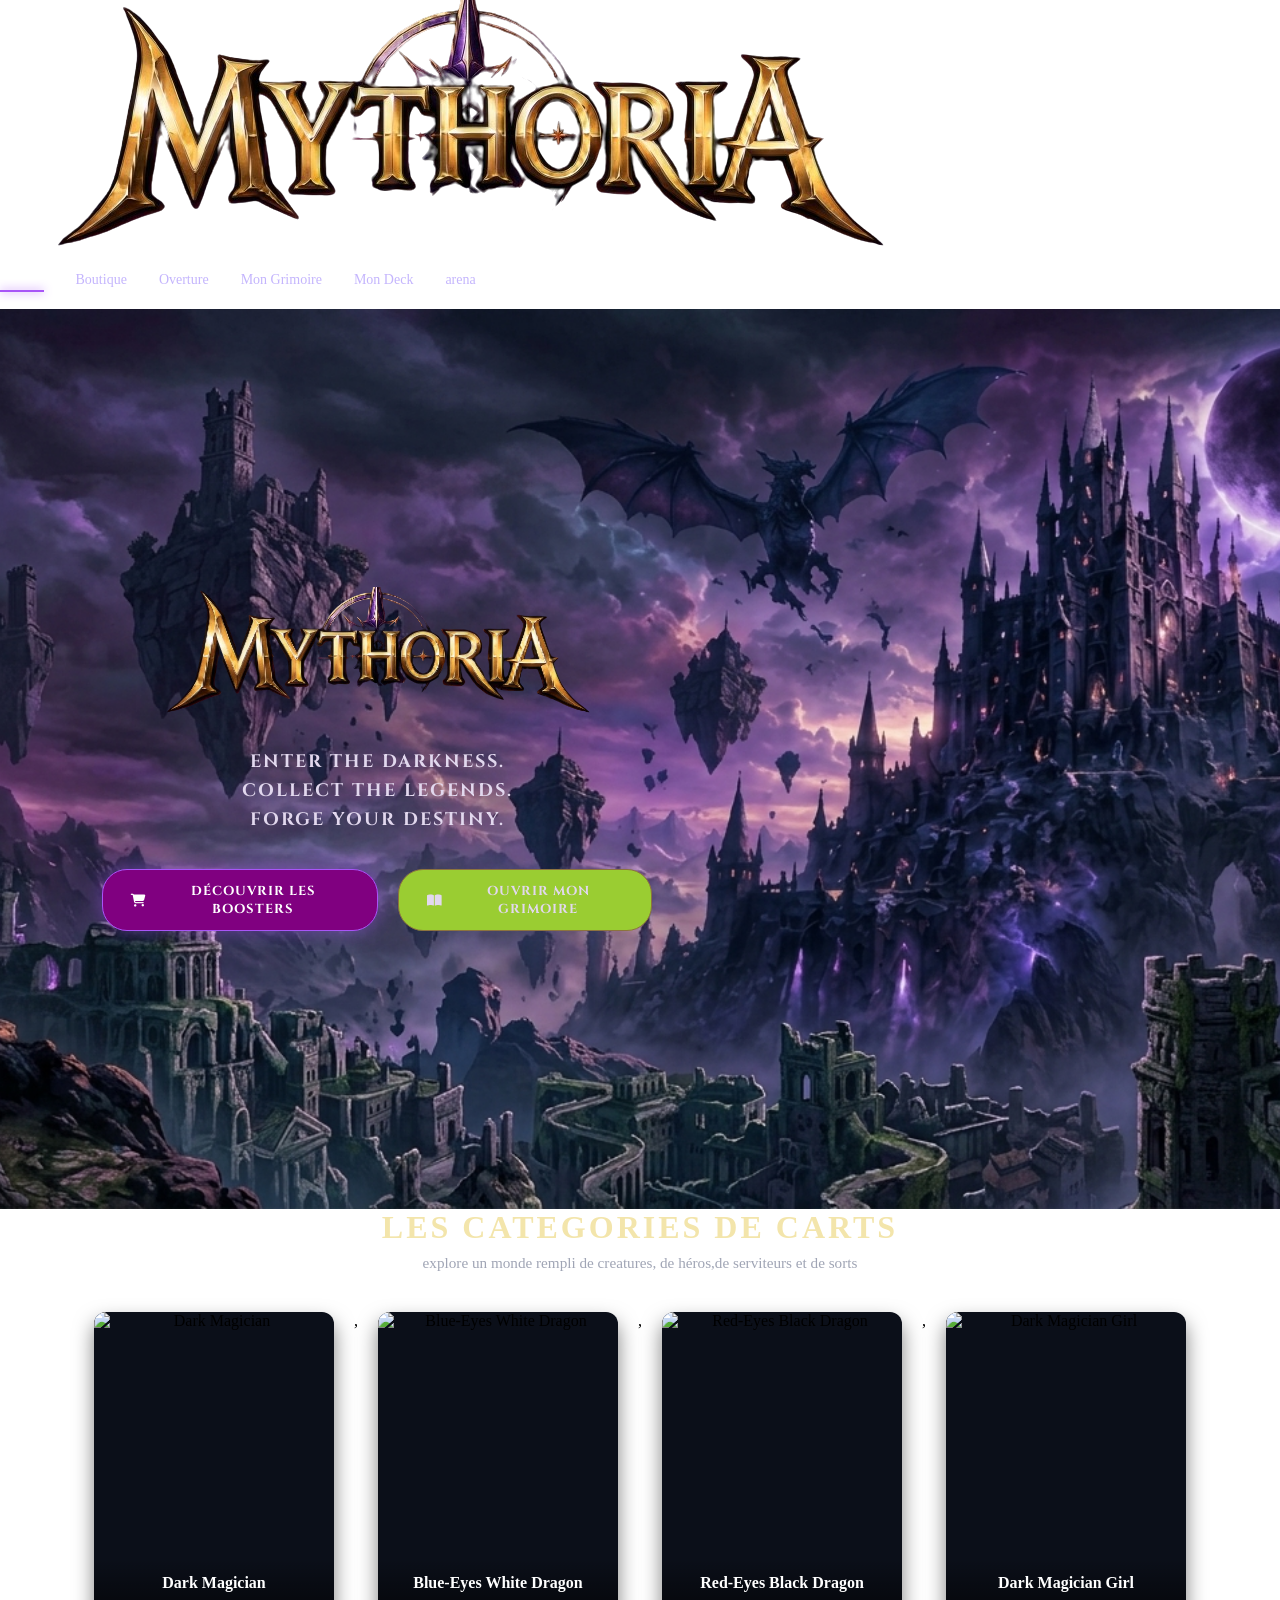
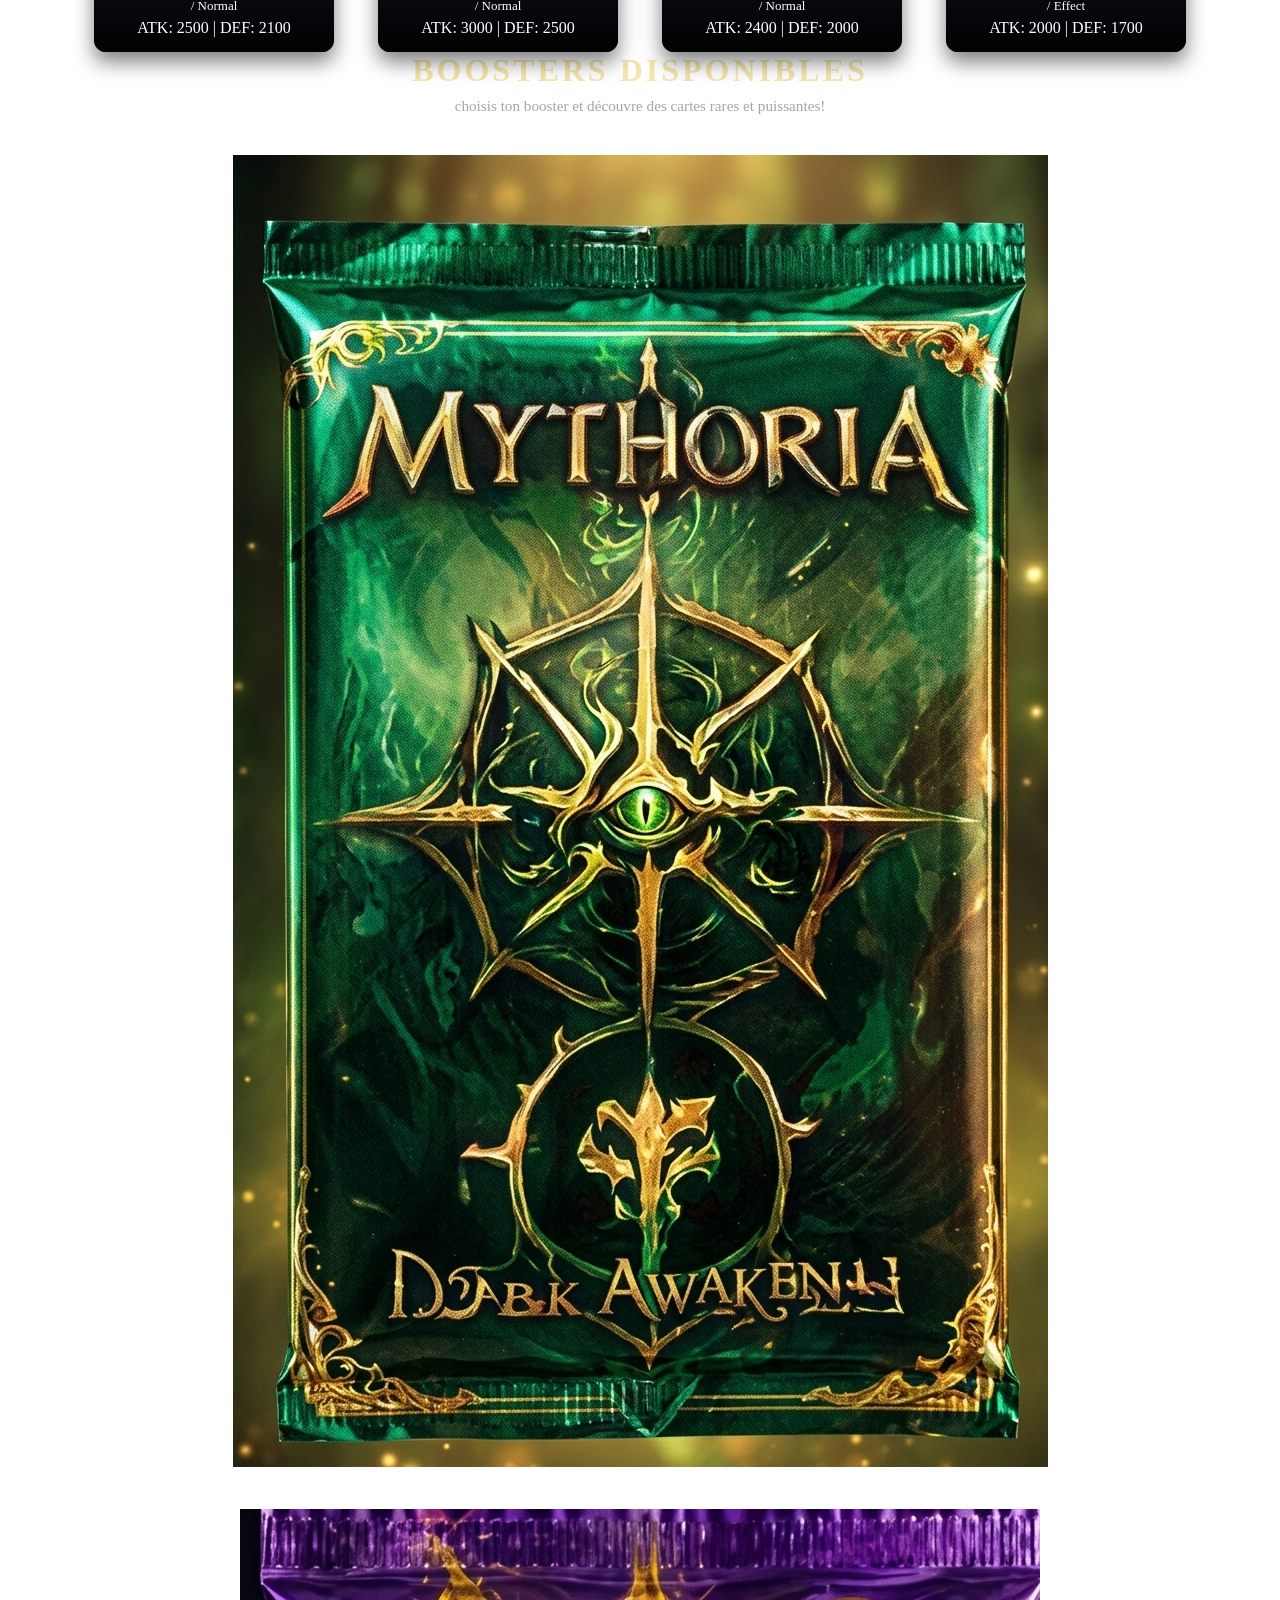
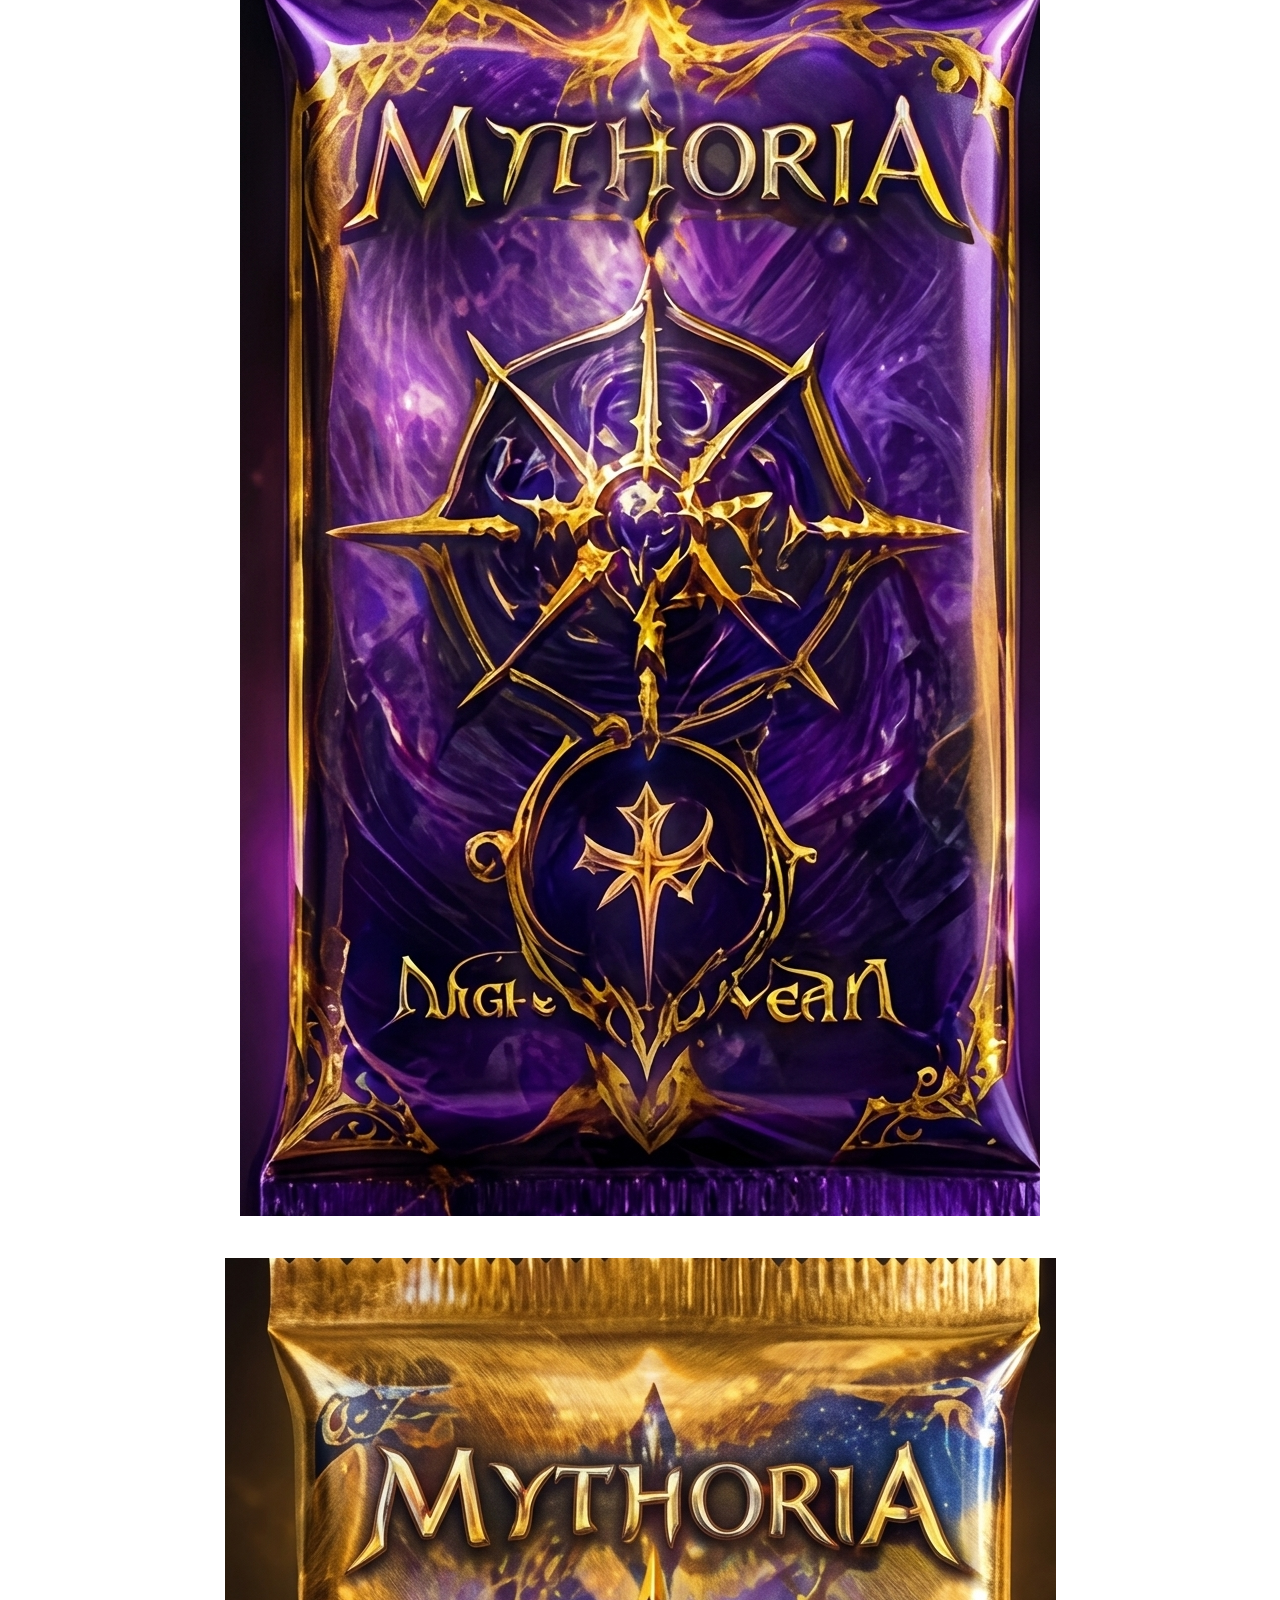
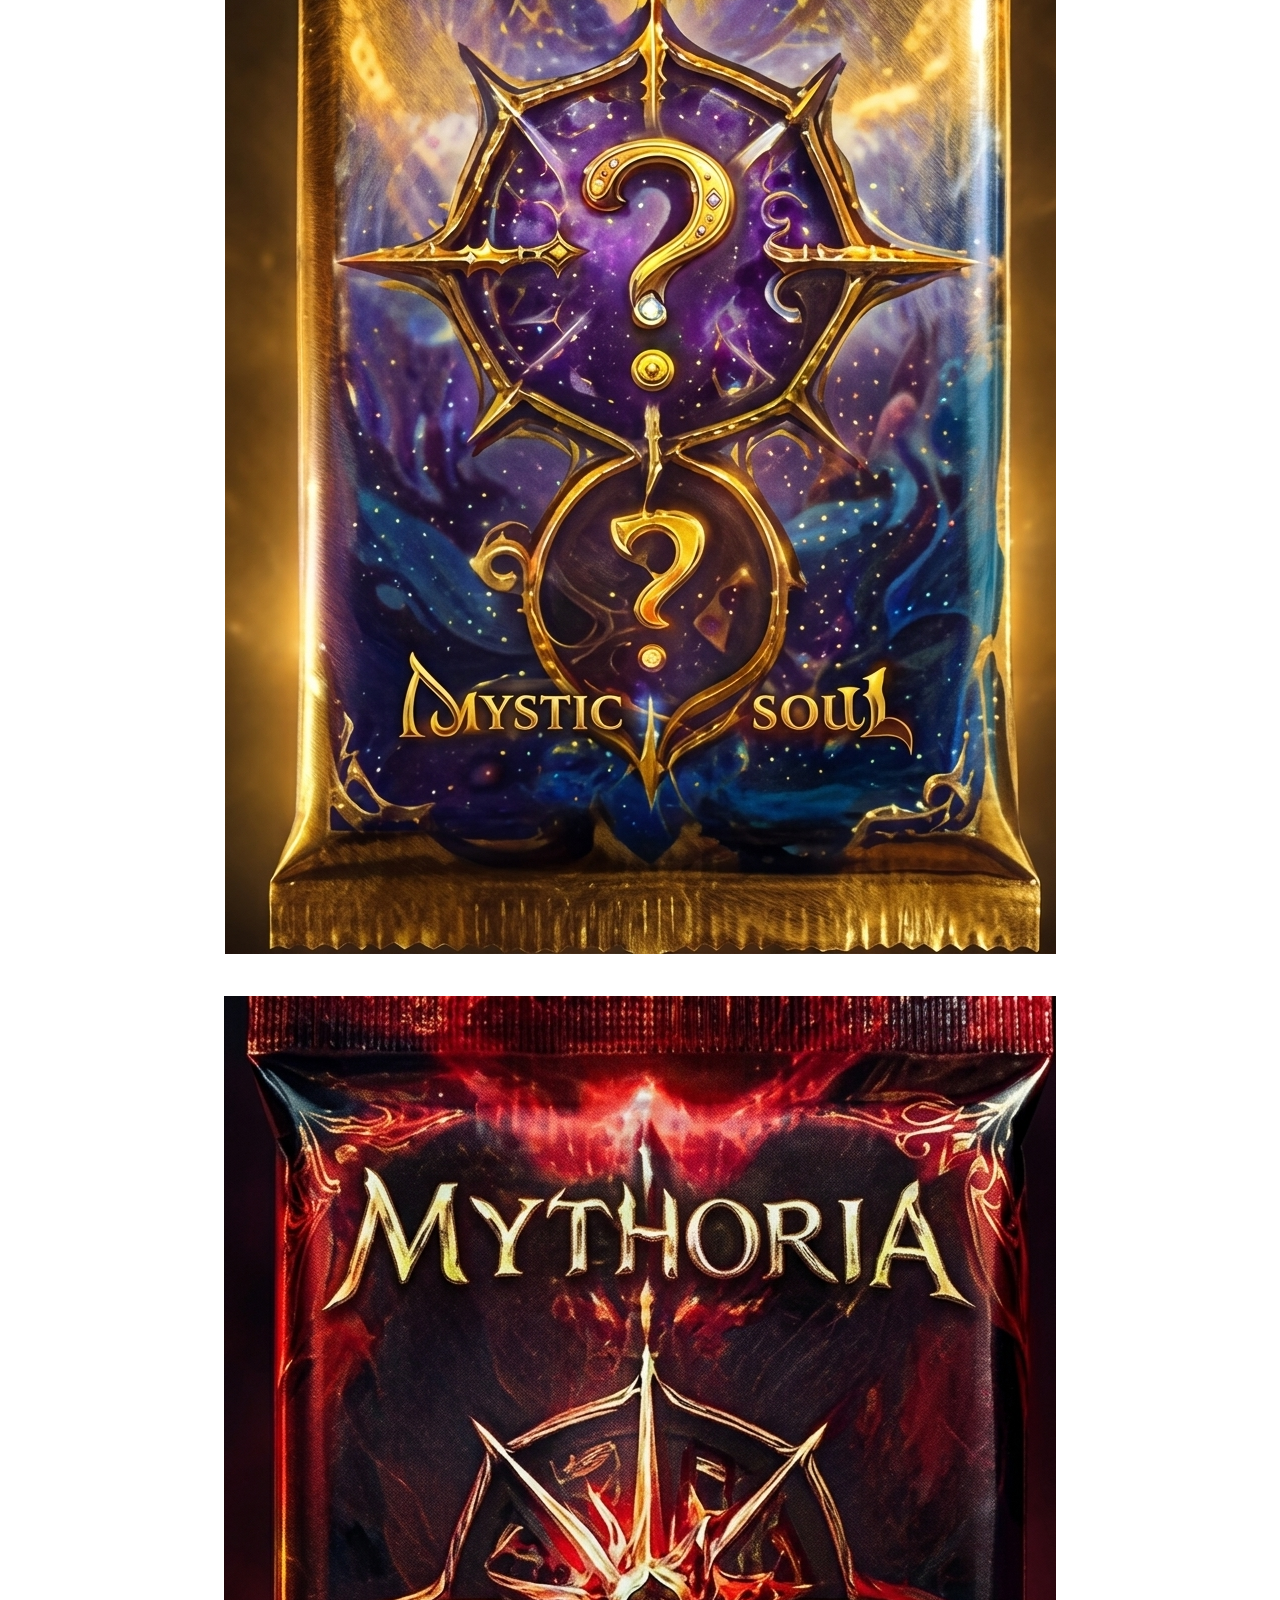
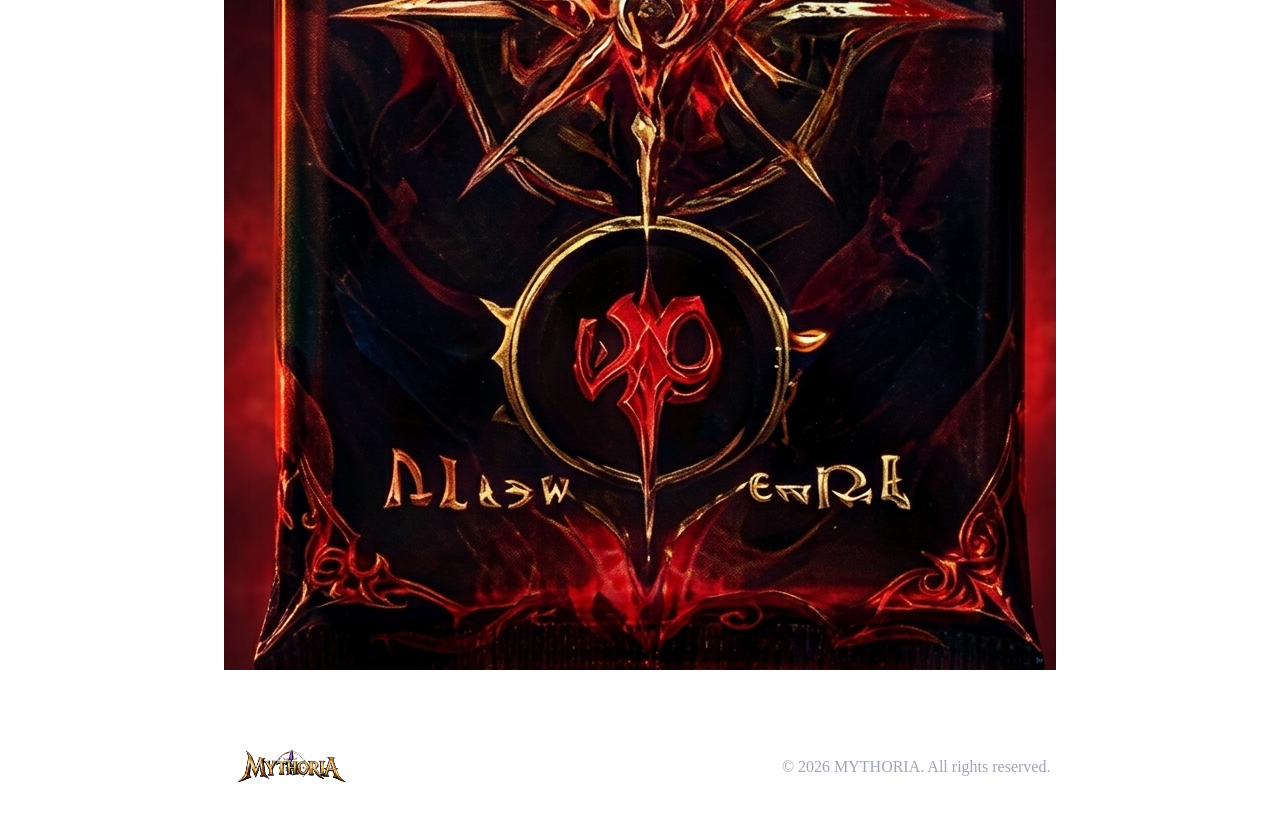
==== commit 3641f4e1: "add arena html" ====
--- a/index.html
+++ b/index.html
@@ -21,9 +21,10 @@
                 <li><a href="index.html" class="active">Accueil</a></li>
                 <li><a href="shop.html" >Boutique</a></li>
                 <li><a href="opening.html" >Overture</a></li>
-
                 <li><a href="grimoire.html">Mon Grimoire</a></li>
                 <li><a href="deck.html">Mon Deck</a></li>
+                <li><a href="arena.html">arena</a></li>
+
             </ul>
         </nav>
 
--- a/style.css
+++ b/style.css
@@ -6,7 +6,14 @@
     box-sizing: border-box;
 }
 
-
+.card-item {
+  box-shadow: 0 10px 20px rgba(0, 0, 0, 0.5); 
+  transition: transform 0.3s ease;
+}
+
+.card-item:hover {
+  transform: translateY(-5px) scale(1.03); 
+}
 
 
 .header {
@@ -209,58 +216,59 @@
   flex-wrap: wrap;
 }
 
-
 .card-item {
-  
+  position: relative;
   width: 240px;
   height: 340px;
   border-radius: 12px;
-  background-color: #0b0f19;
-  cursor: pointer;
-}
-
-
-
- .card-item::before {
-  content: '';
+  overflow: hidden;
+  background: #0b0f19;
+}
+
+.card-image {
   position: absolute;
-  inset: 5px;
-  border-radius: 8px;
-  pointer-events: none;
-  z-index: 3;
-} 
-
-.card-item:hover {
-  transform: translateY(-8px);
-}
-
-
-.card-image {
+  inset: 0;
   width: 100%;
   height: 100%;
   object-fit: cover;
-  position: absolute;
-  top: 0;
-  left: 0;
-}
-
-
+  z-index: 1;
+}
 
 .card-overlay {
   position: absolute;
   bottom: 0;
   left: 0;
-  right: 0;
-  height: 60%;
+  width: 100%;
+  padding: 15px 10px;
   z-index: 2;
-  display: flex;
-  flex-direction: column;
-  justify-content: flex-end;
-  align-items: center;
-  padding: 15px 10px 20px;
+  color: white;
   text-align: center;
-}
-
+  background: linear-gradient(
+    transparent,
+    rgba(0, 0, 0, 0.95)
+  );
+}
+
+.card-overlay h2,
+.card-overlay p {
+  position: relative;
+  color: white;
+  z-index: 3;
+  margin-bottom: 6px;
+}
+
+
+
+.card-overlay h2 {
+  font-size: 16px;
+  color: white;
+  margin-bottom: 6px;
+}
+.card-overlay p {
+  font-size: 13px;
+  color: white;
+  margin-bottom: 5px;
+}
 .card-icon {
   font-size: 1.2rem;
   color: #f3e5ab;
@@ -288,15 +296,12 @@
   font-weight: 600;
 }
 
-
 .booster {
   display: flex;
   justify-content: center;
   gap: 20px;
   flex-wrap: wrap;
 }
-
-
 
 .pied-bas{
     margin: 15px;
@@ -337,3 +342,66 @@
  .hidden {
   display: none;
 }
+
+#mycarts{
+  display: flex;
+  justify-content: center;
+  align-items: center;
+}
+.play{
+    display: grid;
+    grid-template-columns: 250px 1fr 1fr;
+    grid-template-rows: 80px minmax(300px, auto) 100px;
+    gap: 20px;
+    height: 100vh;
+    padding: 20px;
+    box-sizing: border-box;
+}
+
+
+.play> * {
+    display: flex;
+    flex-direction: column;
+    justify-content: center;
+    align-items: center;
+    border-radius: 10px;
+    font-weight: 500;
+    font-family: sans-serif;
+    padding: 20px;
+}
+.player1{
+  grid-column:1/-2;
+  background-color: #8c733e;
+}
+.player2{
+   grid-column:1/-2;
+    background-color:#8c733e;
+}
+ .halaba{
+  grid-column:1/-2;
+  grid-row:2/3;
+  background-color: #a855f7;
+ }
+.aside{
+  background-color:#8c733e;
+  grid-row:1/-1;
+  width: 300px;  
+}
+
+
+
+.arena{
+  display: flex;
+  justify-content: center;
+
+}
+.arena{
+  h1 {
+  font-size: 2rem;
+  letter-spacing: 3px;
+  color: #f3e5ab;
+  text-transform: uppercase;
+  font-weight: 700;
+  margin-bottom: 8px;
+}
+}
